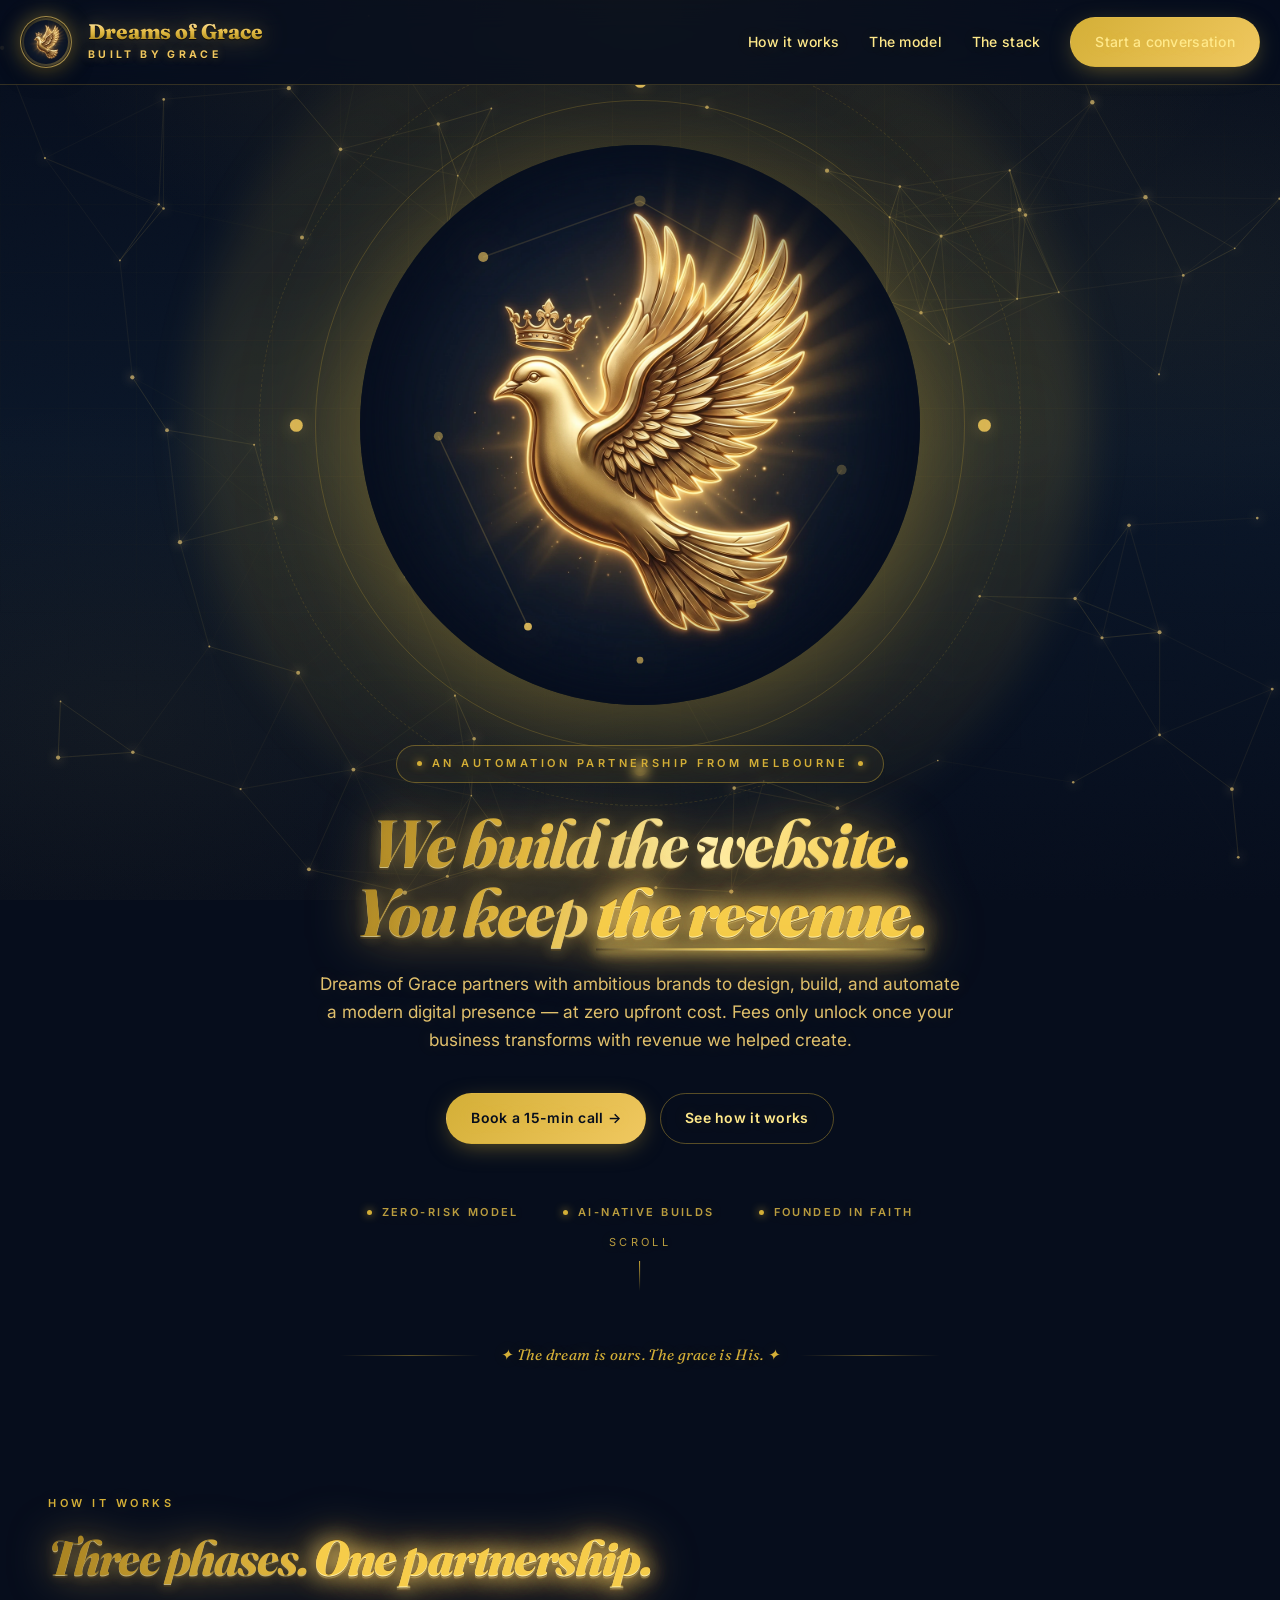
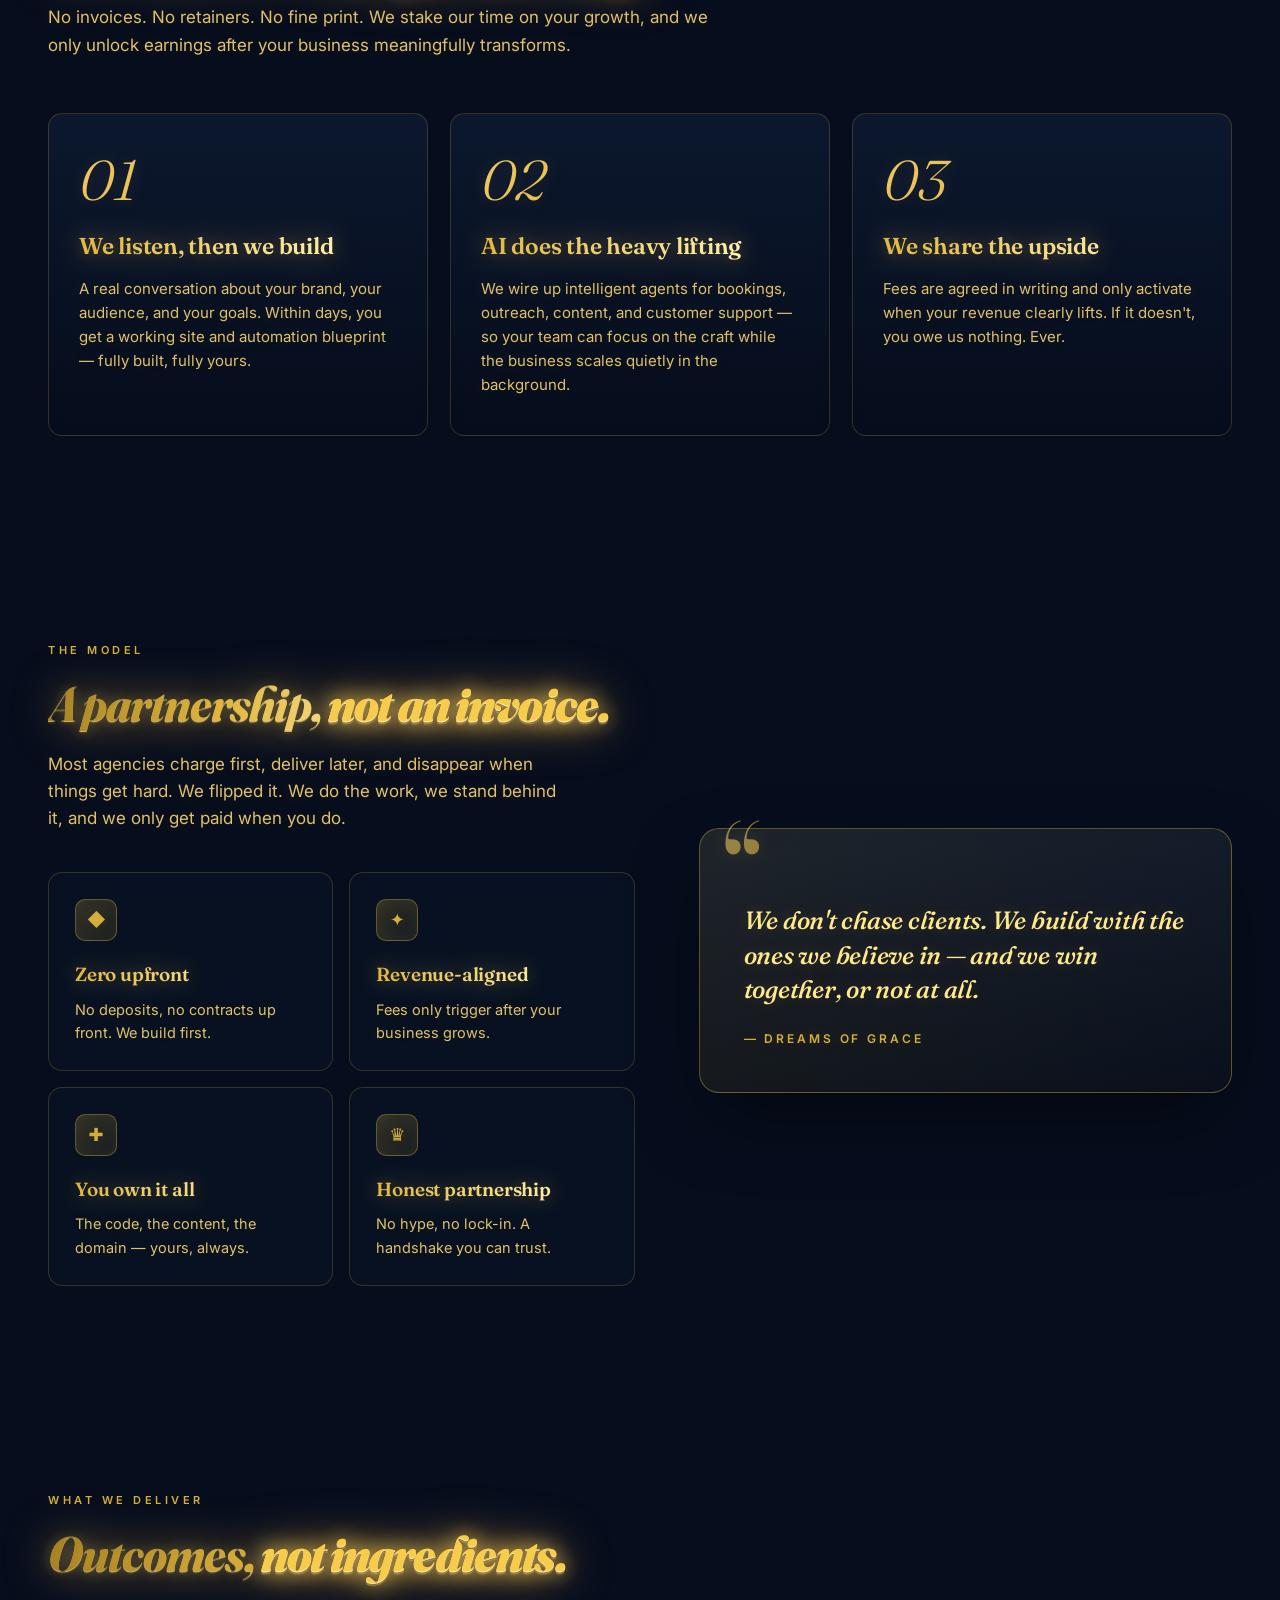
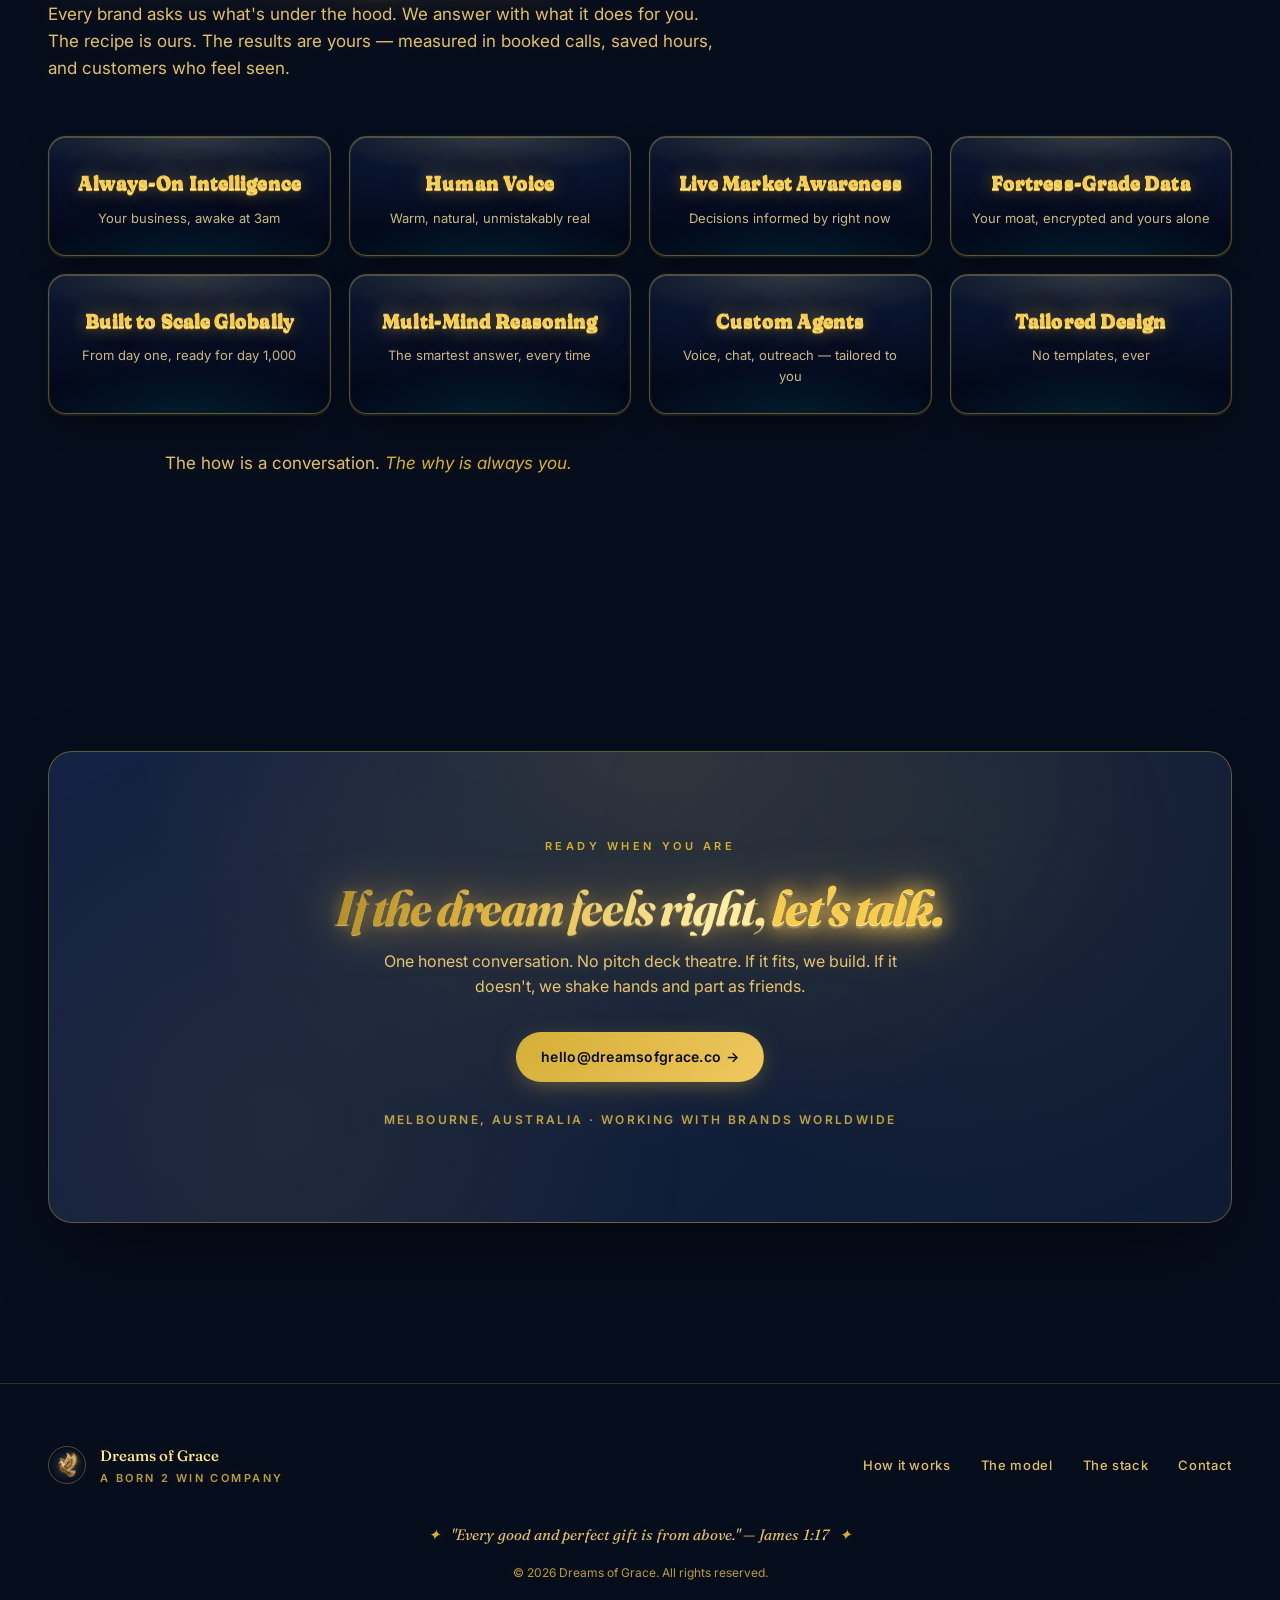
==== index.html @ 65ff8810 "feat(hero): remove play button — lock dove at hero angle with CSS wing flap + float - Removed <video" ====
<!doctype html>
<html lang="en">
<head>
<meta charset="utf-8" />
<meta name="viewport" content="width=device-width,initial-scale=1" />
<title>Dreams of Grace — Built by grace, led by dreams.</title>
<meta name="description" content="Dreams of Grace partners with ambitious brands to build AI-powered websites and automation — at zero upfront cost. We only win when you do." />
<meta property="og:title" content="Dreams of Grace" />
<meta property="og:description" content="Free websites + AI automation for brands we believe in. Fees unlock only when your business transforms." />
<meta property="og:image" content="/assets/dove-hero.webp" />
<link rel="icon" type="image/webp" href="/assets/dove-crest.webp" />
<link rel="preconnect" href="https://fonts.googleapis.com">
<link rel="preconnect" href="https://fonts.gstatic.com" crossorigin>
<link href="https://fonts.googleapis.com/css2?family=Fraunces:ital,opsz,wght@0,9..144,300;0,9..144,400;0,9..144,500;0,9..144,600;0,9..144,700;0,9..144,800;1,9..144,300;1,9..144,400;1,9..144,500;1,9..144,600;1,9..144,700;1,9..144,800;1,9..144,900&family=Inter:wght@300;400;500;600;700&display=swap" rel="stylesheet">
<style>
  :root{
    --navy:#060D1C;
    --navy-2:#0A1628;
    --navy-3:#0E1B33;
    --navy-4:#142243;
    --gold:#D4AF37;
    --gold-bright:#F0C860;
    --gold-soft:#E6C668;
    /* Liquid-gold text ladder — everything drips */
    --cream:#FFE98A;               /* body = warm neon gold */
    --cream-hi:#FFF2B0;            /* highlight gold */
    --ink:#0A1628;
    --muted:rgba(255,217,120,.88); /* was cream .72 → now bright gold */
    --muted-2:rgba(246,204,74,.75);/* was cream .55 → now saturated gold */
    --line:rgba(212,175,55,.22);
    --line-strong:rgba(212,175,55,.4);
    --radius:14px;
    --shadow:0 30px 80px -20px rgba(0,0,0,.55);
    --glow:0 0 60px rgba(212,175,55,.35), 0 0 120px rgba(212,175,55,.15);
  }
  *{box-sizing:border-box}
  html,body{margin:0;padding:0}
  html{scroll-behavior:smooth}
  body{
    font-family:'Inter',system-ui,sans-serif;
    background:var(--navy);
    color:var(--cream);
    line-height:1.6;
    -webkit-font-smoothing:antialiased;
    overflow-x:hidden;
    /* faint inner gold glow on every body paragraph */
    text-shadow:0 0 16px rgba(255,205,90,.18);
  }
  p,li,span,div{color:inherit}

  /* Liquid-gold utility — chrome gradient fill + shimmer */
  @keyframes liquidShimmer{
    0%{background-position:0% 50%}
    50%{background-position:100% 50%}
    100%{background-position:0% 50%}
  }
  .liquid-gold{
    background:linear-gradient(100deg,
      #A07C1E 0%,
      #E0B63E 14%,
      #FFF2B0 28%,
      #F6CC4A 42%,
      #FFE98A 56%,
      #F6CC4A 70%,
      #FFF2B0 82%,
      #E0B63E 96%);
    background-size:220% 100%;
    -webkit-background-clip:text;background-clip:text;
    -webkit-text-fill-color:transparent;color:transparent;
    animation:liquidShimmer 8s ease-in-out infinite;
    filter:drop-shadow(0 1px 0 rgba(255,242,176,.65)) drop-shadow(0 0 22px rgba(255,205,90,.45));
  }
  .serif{font-family:'Fraunces',Georgia,serif;font-weight:500;letter-spacing:-.01em}
  a{color:var(--gold);text-decoration:none;transition:color .2s ease}
  a:hover{color:var(--gold-bright)}
  img,video{max-width:100%;display:block}

  /* ====== AMBIENT BACKGROUND ====== */
  .bg-ambient{
    position:fixed;inset:0;z-index:0;pointer-events:none;
    background:
      radial-gradient(ellipse 80% 60% at 50% 0%, rgba(212,175,55,.12), transparent 60%),
      radial-gradient(ellipse 60% 50% at 90% 30%, rgba(212,175,55,.06), transparent 60%),
      radial-gradient(ellipse 70% 60% at 10% 80%, rgba(212,175,55,.05), transparent 60%),
      linear-gradient(180deg, var(--navy) 0%, var(--navy-2) 50%, var(--navy) 100%);
  }
  /* Futuristic HUD grid */
  .bg-grid{
    position:fixed;inset:0;z-index:0;pointer-events:none;opacity:.45;
    background-image:
      linear-gradient(rgba(212,175,55,.065) 1px, transparent 1px),
      linear-gradient(90deg, rgba(212,175,55,.065) 1px, transparent 1px);
    background-size:68px 68px;
    mask-image:radial-gradient(ellipse 80% 70% at 50% 35%, #000 40%, transparent 85%);
    -webkit-mask-image:radial-gradient(ellipse 80% 70% at 50% 35%, #000 40%, transparent 85%);
  }
  /* Animated particle-network canvas */
  #netfield{
    position:fixed;inset:0;z-index:0;pointer-events:none;
    opacity:.7;mix-blend-mode:screen;
  }
  .bg-grain{
    position:fixed;inset:0;z-index:0;pointer-events:none;opacity:.04;
    background-image:url("data:image/svg+xml;utf8,<svg xmlns='http://www.w3.org/2000/svg' width='200' height='200'><filter id='n'><feTurbulence type='fractalNoise' baseFrequency='.9'/></filter><rect width='100%25' height='100%25' filter='url(%23n)'/></svg>");
    mix-blend-mode:overlay;
  }
  /* Floating particles */
  .particles{position:fixed;inset:0;z-index:0;pointer-events:none;overflow:hidden}
  .particle{
    position:absolute;width:2px;height:2px;border-radius:50%;
    background:var(--gold);box-shadow:0 0 6px 1px rgba(212,175,55,.6);
    opacity:0;animation:rise var(--d,18s) linear infinite;animation-delay:var(--delay,0s);
  }
  @keyframes rise{
    0%{transform:translateY(110vh) translateX(0) scale(.6);opacity:0}
    10%{opacity:.85}
    90%{opacity:.4}
    100%{transform:translateY(-10vh) translateX(var(--tx,20px)) scale(1);opacity:0}
  }

  .wrap{max-width:1240px;margin:0 auto;padding:0 28px;position:relative;z-index:2}

  /* ====== NAV ====== */
  nav{
    position:sticky;top:0;z-index:50;
    background:rgba(6,13,28,.72);
    backdrop-filter:blur(14px) saturate(140%);
    -webkit-backdrop-filter:blur(14px) saturate(140%);
    border-bottom:1px solid var(--line);
  }
  .nav-inner{display:flex;align-items:center;justify-content:space-between;padding:16px 0}
  .brand{display:flex;align-items:center;gap:16px;font-family:'Fraunces',serif;font-weight:800;letter-spacing:.005em;position:relative}
  .brand-mark{
    width:52px;height:52px;border-radius:50%;
    background:
      radial-gradient(circle at 50% 35%, rgba(240,200,96,.45), rgba(212,175,55,.12) 45%, transparent 72%),
      conic-gradient(from 140deg, rgba(240,200,96,.35), rgba(212,175,55,.08), rgba(240,200,96,.35));
    padding:3px;border:1px solid rgba(240,200,96,.55);
    display:grid;place-items:center;
    box-shadow:
      0 0 0 1px rgba(0,0,0,.4) inset,
      0 0 22px rgba(212,175,55,.45),
      0 8px 28px -8px rgba(0,0,0,.7);
    animation:crestBreathe 5s ease-in-out infinite;
  }
  @keyframes crestBreathe{
    0%,100%{box-shadow:0 0 0 1px rgba(0,0,0,.4) inset,0 0 22px rgba(212,175,55,.45),0 8px 28px -8px rgba(0,0,0,.7)}
    50%{box-shadow:0 0 0 1px rgba(0,0,0,.4) inset,0 0 36px rgba(240,200,96,.7),0 10px 32px -8px rgba(212,175,55,.35)}
  }
  .brand-mark img{width:100%;height:100%;object-fit:cover;border-radius:50%}
  .brand span{
    font-size:21px;display:block;line-height:1.05;font-weight:800;
    background:linear-gradient(180deg,#FFF1C2 0%,#F0C860 38%,#D4AF37 65%,#A07C1E 100%);
    -webkit-background-clip:text;background-clip:text;-webkit-text-fill-color:transparent;
    filter:drop-shadow(0 1px 0 rgba(0,0,0,.7)) drop-shadow(0 0 14px rgba(240,200,96,.35));
    letter-spacing:-.005em;
  }
  .brand small{
    color:#F0C860;font-weight:700;font-size:10.5px;letter-spacing:.32em;text-transform:uppercase;
    font-family:'Inter',sans-serif;display:block;margin-top:5px;
    text-shadow:0 1px 0 rgba(0,0,0,.6),0 0 8px rgba(212,175,55,.35);
  }
  .nav-links{display:flex;gap:30px;align-items:center}
  .nav-links a{color:var(--cream);font-size:14px;font-weight:500;letter-spacing:.02em}
  .nav-links a:hover{color:var(--gold)}
  .btn{
    display:inline-flex;align-items:center;gap:8px;
    padding:13px 24px;border-radius:999px;
    font-weight:600;font-size:14px;letter-spacing:.02em;
    transition:all .3s cubic-bezier(.2,.8,.2,1);border:1px solid transparent;cursor:pointer;
    font-family:'Inter',sans-serif;
  }
  .btn-primary{
    background:linear-gradient(135deg,var(--gold),var(--gold-bright));
    color:var(--navy);box-shadow:0 6px 24px -6px rgba(212,175,55,.5);
  }
  .btn-primary:hover{transform:translateY(-2px);box-shadow:0 14px 40px -10px rgba(212,175,55,.7);color:var(--navy)}
  .btn-ghost{background:transparent;color:var(--cream);border-color:var(--line-strong)}
  .btn-ghost:hover{border-color:var(--gold);color:var(--gold);background:rgba(212,175,55,.05)}
  @media (max-width:820px){.nav-links a:not(.btn){display:none}}

  /* ====== HERO — CINEMATIC ====== */
  .hero{
    position:relative;
    min-height:92vh;
    padding:60px 0 100px;
    display:flex;align-items:center;justify-content:center;
    overflow:hidden;
  }
  .hero-stage{
    position:relative;width:100%;max-width:1100px;margin:0 auto;
    display:flex;flex-direction:column;align-items:center;text-align:center;
  }

  /* The flying dove stage */
  .dove-stage{
    position:relative;width:min(560px,80vw);aspect-ratio:1/1;margin:0 auto 40px;
    animation:glide 6s ease-in-out infinite;
  }
  /* HUD ring with tick marks */
  .hud-ring{
    position:absolute;inset:-14%;border-radius:50%;z-index:0;pointer-events:none;
    animation:spin 90s linear infinite;
    filter:drop-shadow(0 0 8px rgba(240,200,96,.35));
  }
  .hud-ring svg{width:100%;height:100%;display:block;overflow:visible}
  /* Rotating bright arc */
  .hud-arc{
    position:absolute;inset:-4%;border-radius:50%;z-index:0;pointer-events:none;
    background:conic-gradient(from 0deg, transparent 0deg, transparent 240deg, rgba(240,200,96,.65) 280deg, rgba(240,200,96,0) 320deg, transparent 360deg);
    -webkit-mask:radial-gradient(circle, transparent 58%, #000 59%, #000 60%, transparent 61%);
            mask:radial-gradient(circle, transparent 58%, #000 59%, #000 60%, transparent 61%);
    animation:spin 14s linear infinite;
    filter:drop-shadow(0 0 10px rgba(240,200,96,.55));
  }
  /* Dove constellation dots */
  .dove-constellation{
    position:absolute;inset:0;z-index:4;pointer-events:none;border-radius:50%;
  }
  .dove-constellation svg{width:100%;height:100%}
  .dove-constellation .c-dot circle{
    fill:#F0C860;
    filter:drop-shadow(0 0 4px #F0C860) drop-shadow(0 0 10px rgba(240,200,96,.65));
  }
  @keyframes glide{
    0%,100%{transform:translateY(0)}
    50%{transform:translateY(-14px)}
  }
  .dove-halo{
    position:absolute;inset:-30% -30%;
    background:
      radial-gradient(circle at 50% 50%, rgba(212,175,55,.35) 0%, rgba(212,175,55,.15) 25%, transparent 55%),
      conic-gradient(from 0deg, transparent, rgba(212,175,55,.15), transparent, rgba(212,175,55,.15), transparent);
    filter:blur(20px);
    animation:pulse 4s ease-in-out infinite, spin 40s linear infinite;
    border-radius:50%;
  }
  @keyframes pulse{
    0%,100%{opacity:.6;transform:scale(1)}
    50%{opacity:1;transform:scale(1.08)}
  }
  @keyframes spin{to{transform:rotate(360deg)}}
  .dove-still{
    position:absolute;inset:0;width:100%;height:100%;
    border-radius:50%;
    object-fit:cover;
    z-index:2;
    transform-origin:50% 55%;
    filter:drop-shadow(0 30px 60px rgba(212,175,55,.35));
    /* Wings flap — subtle breathing scale-y with tiny rotation, 0.9s cycle */
    animation:wingFlap 0.9s cubic-bezier(.4,0,.2,1) infinite, wingFloat 6s ease-in-out infinite;
    will-change:transform;
  }
  @keyframes wingFlap{
    /* Gentle: 2.5% vertical pulse + 0.25deg tilt — reads as a wing beat without distorting the bird */
    0%,100%{transform:scaleY(1) rotate(0deg)}
    40%{transform:scaleY(0.975) rotate(-0.25deg)}
    60%{transform:scaleY(1.018) rotate(0.18deg)}
  }
  @keyframes wingFloat{
    0%,100%{translate:0 0}
    50%{translate:0 -6px}
  }
  @media (prefers-reduced-motion:reduce){
    .dove-still{animation:none}
  }
  /* Radial mask to fade bird edges into background */
  .dove-mask{
    position:absolute;inset:0;border-radius:50%;z-index:3;pointer-events:none;
    box-shadow:inset 0 0 80px 20px var(--navy);
  }
  /* Orbital ring */
  .orbit{
    position:absolute;inset:-8%;border-radius:50%;
    border:1px solid var(--line);z-index:0;
    animation:spin 60s linear infinite;
  }
  .orbit::before,.orbit::after{
    content:"";position:absolute;width:6px;height:6px;border-radius:50%;
    background:var(--gold);box-shadow:0 0 12px 2px var(--gold);
  }
  .orbit::before{top:10%;left:50%;transform:translateX(-50%)}
  .orbit::after{bottom:10%;left:50%;transform:translateX(-50%)}
  .orbit-2{
    position:absolute;inset:-18%;border-radius:50%;
    border:1px dashed rgba(212,175,55,.15);z-index:0;
    animation:spin 100s linear infinite reverse;
  }

  .eyebrow{
    display:inline-flex;align-items:center;gap:10px;
    color:var(--gold);font-size:11px;letter-spacing:.32em;text-transform:uppercase;
    padding:9px 20px;border:1px solid var(--line-strong);border-radius:999px;margin-bottom:26px;
    background:rgba(212,175,55,.05);backdrop-filter:blur(6px);
    font-weight:600;
  }
  .eyebrow::before,.eyebrow::after{content:"";width:5px;height:5px;border-radius:50%;background:var(--gold);box-shadow:0 0 8px var(--gold)}

  h1.hero-title{
    font-family:'Fraunces',serif;
    font-weight:700;
    font-style:italic;
    font-size:clamp(36px,5.2vw,72px);
    line-height:1.05;letter-spacing:-.022em;margin:0 0 22px;
    font-variation-settings:"opsz" 144;
    /* LIQUID GOLD: chrome gradient + shimmer across the whole headline */
    background:linear-gradient(100deg,
      #A07C1E 0%, #E0B63E 14%, #FFF2B0 28%, #F6CC4A 42%,
      #FFE98A 56%, #F6CC4A 70%, #FFF2B0 82%, #E0B63E 96%);
    background-size:220% 100%;
    -webkit-background-clip:text;background-clip:text;
    -webkit-text-fill-color:transparent;color:transparent;
    animation:liquidShimmer 8s ease-in-out infinite;
    filter:drop-shadow(0 1px 0 rgba(255,242,176,.7)) drop-shadow(0 0 26px rgba(255,205,90,.55)) drop-shadow(0 2px 0 rgba(120,80,10,.35));
    transform:translateZ(0);
  }
  h1.hero-title em{
    font-style:italic;font-weight:800;
    position:relative;display:inline-block;
    /* Solid saturated warm gold — avoids gradient-clip + drop-shadow washout */
    color:#F6CC4A;
    -webkit-text-fill-color:#F6CC4A;
    background:none;
    /* Layered emboss: top highlight + bottom shadow + warm glow */
    text-shadow:
      0 1px 0 #FFF2B0,
      0 -1px 0 rgba(120,80,10,.55),
      0 2px 0 rgba(60,36,0,.5),
      0 0 22px rgba(255,205,90,.55),
      0 0 40px rgba(255,190,70,.35);
    animation:neonPulse 4s ease-in-out infinite;
  }
  @keyframes neonPulse{
    0%,100%{
      text-shadow:
        0 1px 0 #FFF2B0,
        0 -1px 0 rgba(120,80,10,.55),
        0 2px 0 rgba(60,36,0,.5),
        0 0 22px rgba(255,205,90,.55),
        0 0 40px rgba(255,190,70,.35);
    }
    50%{
      text-shadow:
        0 1px 0 #FFF8C8,
        0 -1px 0 rgba(120,80,10,.55),
        0 2px 0 rgba(60,36,0,.5),
        0 0 32px rgba(255,220,120,.85),
        0 0 58px rgba(255,200,80,.55);
    }
  }
  .hero-sub{
    max-width:640px;margin:0 auto 40px;
    font-size:clamp(16px,1.35vw,19px);color:var(--muted);
    font-weight:400;
  }
  .hero-cta{display:flex;gap:14px;justify-content:center;flex-wrap:wrap}
  .hero-meta{margin-top:60px;display:flex;justify-content:center;gap:44px;flex-wrap:wrap;color:var(--muted-2);font-size:11px;letter-spacing:.22em;text-transform:uppercase;font-weight:600}
  .hero-meta span{display:flex;align-items:center;gap:10px}
  .hero-meta span::before{content:"";width:5px;height:5px;border-radius:50%;background:var(--gold);box-shadow:0 0 8px var(--gold)}

  /* Scroll hint */
  .scroll-hint{
    position:absolute;bottom:30px;left:50%;transform:translateX(-50%);
    color:var(--muted-2);font-size:11px;letter-spacing:.3em;text-transform:uppercase;
    display:flex;flex-direction:column;align-items:center;gap:10px;
    animation:fadeIn 1s ease 1.5s backwards;
  }
  @keyframes fadeIn{from{opacity:0;transform:translate(-50%,10px)}to{opacity:.6;transform:translateX(-50%)}}
  .scroll-hint .line{width:1px;height:30px;background:linear-gradient(180deg,var(--gold),transparent);animation:drop 2s ease-in-out infinite}
  @keyframes drop{0%,100%{transform:scaleY(.4);transform-origin:top}50%{transform:scaleY(1);transform-origin:top}}

  /* ====== DIVIDER ====== */
  .divider{
    display:flex;align-items:center;justify-content:center;gap:20px;
    padding:22px 0;color:var(--gold);font-family:'Fraunces',serif;font-style:italic;font-size:15px;
    letter-spacing:.02em;
  }
  .divider::before,.divider::after{content:"";flex:1;max-width:140px;height:1px;background:linear-gradient(90deg,transparent,var(--line-strong),transparent)}

  /* ====== SECTIONS ====== */
  section{padding:100px 0;position:relative}
  .kicker{color:var(--gold);font-size:11px;letter-spacing:.32em;text-transform:uppercase;margin-bottom:18px;display:inline-block;font-weight:600}
  h2.section-title{
    font-family:'Fraunces',serif;font-weight:700;
    font-style:italic;
    font-size:clamp(30px,3.8vw,52px);line-height:1.1;letter-spacing:-.02em;
    margin:0 0 20px;max-width:820px;
    font-variation-settings:"opsz" 144;
    /* LIQUID GOLD section titles — chrome shimmer */
    background:linear-gradient(100deg,
      #A07C1E 0%, #E0B63E 14%, #FFF2B0 28%, #F6CC4A 42%,
      #FFE98A 56%, #F6CC4A 70%, #FFF2B0 82%, #E0B63E 96%);
    background-size:220% 100%;
    -webkit-background-clip:text;background-clip:text;
    -webkit-text-fill-color:transparent;color:transparent;
    animation:liquidShimmer 10s ease-in-out infinite;
    filter:drop-shadow(0 1px 0 rgba(255,242,176,.65)) drop-shadow(0 0 22px rgba(255,205,90,.5)) drop-shadow(0 2px 0 rgba(120,80,10,.3));
  }
  h2.section-title em{
    font-style:italic;font-weight:800;
    color:#F6CC4A;
    -webkit-text-fill-color:#F6CC4A;
    background:none;
    text-shadow:
      0 1px 0 #FFF2B0,
      0 -1px 0 rgba(120,80,10,.5),
      0 2px 0 rgba(60,36,0,.45),
      0 0 20px rgba(255,205,90,.5),
      0 0 36px rgba(255,190,70,.3);
  }
  .lede{max-width:680px;color:var(--muted);font-size:17px;margin-bottom:54px}

  /* ====== HOW IT WORKS ====== */
  .steps{display:grid;grid-template-columns:repeat(3,1fr);gap:22px}
  .step{
    background:linear-gradient(180deg,rgba(14,27,51,.8),rgba(6,13,28,.4));
    border:1px solid var(--line);border-radius:var(--radius);
    padding:38px 30px;position:relative;overflow:hidden;
    transition:all .4s cubic-bezier(.2,.8,.2,1);
    backdrop-filter:blur(8px);
  }
  .step::before{
    content:"";position:absolute;inset:0;border-radius:var(--radius);
    background:linear-gradient(135deg,transparent 40%,rgba(212,175,55,.08) 100%);
    opacity:0;transition:opacity .4s ease;pointer-events:none;
  }
  .step:hover{transform:translateY(-6px);border-color:var(--line-strong);box-shadow:0 24px 60px -20px rgba(212,175,55,.25)}
  .step:hover::before{opacity:1}
  .step .num{
    font-family:'Fraunces',serif;font-size:56px;line-height:1;font-weight:300;
    margin-bottom:20px;font-style:italic;
    background:linear-gradient(135deg,var(--gold-bright),var(--gold));
    -webkit-background-clip:text;background-clip:text;-webkit-text-fill-color:transparent;
  }
  .step h3{
    font-family:'Fraunces',serif;font-size:23px;font-weight:600;margin:0 0 12px;letter-spacing:-.01em;
    background:linear-gradient(100deg,#E0B63E,#FFF2B0 45%,#F6CC4A 70%,#E0B63E);
    background-size:180% 100%;
    -webkit-background-clip:text;background-clip:text;
    -webkit-text-fill-color:transparent;color:transparent;
    animation:liquidShimmer 9s ease-in-out infinite;
    filter:drop-shadow(0 0 14px rgba(255,205,90,.4));
  }
  .step p{color:var(--muted);font-size:15px;margin:0}
  @media (max-width:820px){.steps{grid-template-columns:1fr}}

  /* ====== MODEL / PHILOSOPHY ====== */
  .split{display:grid;grid-template-columns:1.1fr 1fr;gap:64px;align-items:center}
  @media (max-width:900px){.split{grid-template-columns:1fr;gap:44px}}
  .quote-card{
    background:
      linear-gradient(135deg,rgba(212,175,55,.1),rgba(212,175,55,.02)),
      linear-gradient(180deg,rgba(14,27,51,.6),rgba(6,13,28,.3));
    border:1px solid var(--line-strong);border-radius:20px;
    padding:50px 44px 44px;position:relative;
    backdrop-filter:blur(8px);
    box-shadow:var(--shadow);
  }
  .quote-card::before{
    content:"\201C";font-family:'Fraunces',serif;font-size:140px;
    background:linear-gradient(135deg,var(--gold-bright),var(--gold));
    -webkit-background-clip:text;background-clip:text;-webkit-text-fill-color:transparent;
    position:absolute;top:-20px;left:24px;line-height:1;opacity:.6;
  }
  .quote-card blockquote{
    font-family:'Fraunces',serif;font-size:25px;line-height:1.38;font-style:italic;
    margin:24px 0 0;color:var(--cream);font-weight:300;letter-spacing:-.01em;
  }
  .quote-card cite{display:block;margin-top:22px;color:var(--gold);font-style:normal;font-size:12px;letter-spacing:.24em;text-transform:uppercase;font-family:'Inter',sans-serif;font-weight:600}

  /* ====== PILLARS ====== */
  .pillars{display:grid;grid-template-columns:repeat(2,1fr);gap:16px;margin-top:40px}
  .pillar{
    padding:26px;border:1px solid var(--line);border-radius:14px;
    background:rgba(10,22,40,.5);backdrop-filter:blur(8px);
    transition:all .3s ease;
  }
  .pillar:hover{border-color:var(--line-strong);background:rgba(212,175,55,.04)}
  .pillar .icon{
    width:42px;height:42px;border-radius:10px;
    background:linear-gradient(135deg,rgba(212,175,55,.18),rgba(212,175,55,.06));
    border:1px solid var(--line-strong);
    display:grid;place-items:center;margin-bottom:18px;color:var(--gold);
    font-size:18px;box-shadow:inset 0 0 20px rgba(212,175,55,.1);
  }
  .pillar h4{
    font-family:'Fraunces',serif;font-size:19px;margin:0 0 8px;font-weight:600;letter-spacing:-.01em;
    background:linear-gradient(100deg,#E0B63E,#FFF2B0 45%,#F6CC4A 70%,#E0B63E);
    background-size:180% 100%;
    -webkit-background-clip:text;background-clip:text;
    -webkit-text-fill-color:transparent;color:transparent;
    animation:liquidShimmer 11s ease-in-out infinite;
    filter:drop-shadow(0 0 12px rgba(255,205,90,.35));
  }
  .pillar p{color:var(--muted);margin:0;font-size:14.5px}
  @media (max-width:720px){.pillars{grid-template-columns:1fr}}

  /* ====== STACK — FUTURISTIC EMBOSSED ====== */
  .stack{display:grid;grid-template-columns:repeat(4,1fr);gap:18px;margin-top:36px;perspective:1200px}
  .chip{
    position:relative;
    padding:30px 20px 26px;border-radius:18px;
    text-align:center;font-size:13px;color:#C9B98A;
    background:
      radial-gradient(140% 90% at 50% 0%, rgba(20,42,88,.55) 0%, rgba(8,18,42,.85) 55%, rgba(3,8,24,.95) 100%);
    border:1px solid rgba(246,204,74,.35);
    backdrop-filter:blur(16px) saturate(140%);
    -webkit-backdrop-filter:blur(16px) saturate(140%);
    box-shadow:
      inset 0 1px 0 rgba(255,242,176,.18),
      inset 0 -1px 0 rgba(0,0,0,.55),
      inset 0 0 0 1px rgba(246,204,74,.08),
      0 12px 32px -12px rgba(0,0,0,.75),
      0 0 0 1px rgba(0,232,255,.04),
      0 2px 0 rgba(246,204,74,.12);
    transition:transform .45s cubic-bezier(.2,.8,.2,1), box-shadow .45s ease, border-color .45s ease;
    overflow:hidden;isolation:isolate;
    transform:translateZ(0);
  }
  /* Diagonal shine sweep */
  .chip::before{
    content:"";position:absolute;inset:0;pointer-events:none;z-index:0;
    background:linear-gradient(115deg, transparent 0%, transparent 40%, rgba(255,242,176,.24) 50%, transparent 60%, transparent 100%);
    transform:translateX(-120%);
    transition:transform .9s cubic-bezier(.2,.8,.2,1);
  }
  /* Stark-AR dual-tone edge-glow: warm gold top, cool cyan bottom */
  .chip::after{
    content:"";position:absolute;inset:0;border-radius:18px;pointer-events:none;z-index:0;
    background:
      radial-gradient(120% 60% at 50% 0%, rgba(246,204,74,.18), transparent 55%),
      radial-gradient(120% 60% at 50% 100%, rgba(0,232,255,.1), transparent 55%);
    opacity:.9;
  }
  .chip > *{position:relative;z-index:1}
  .chip:hover{
    transform:translateY(-6px) rotateX(2deg);
    border-color:rgba(255,242,176,.75);
    box-shadow:
      inset 0 1px 0 rgba(255,242,176,.28),
      inset 0 -1px 0 rgba(0,0,0,.6),
      inset 0 0 28px rgba(246,204,74,.18),
      0 28px 64px -18px rgba(246,204,74,.5),
      0 0 0 1px rgba(0,232,255,.08),
      0 2px 0 rgba(246,204,74,.22);
  }
  .chip:hover::before{transform:translateX(120%)}
  /* NEON EMBOSSED GOLD — matches Ace + site hero DNA (8f624ae recipe) */
  .chip strong{
    display:block;
    font-family:'Fraunces',serif;font-size:19px;margin-bottom:10px;
    font-weight:800;letter-spacing:.005em;
    color:#F6CC4A;
    text-shadow:
      0 1px 0 #FFF2B0,
      0 2px 0 #E0B63E,
      0 3px 2px rgba(120,80,10,.55),
      0 0 18px rgba(255,205,90,.55),
      0 0 42px rgba(246,204,74,.35);
  }
  @media (max-width:720px){.stack{grid-template-columns:repeat(2,1fr);gap:14px}}

  /* ====== CTA ====== */
  .cta-block{
    text-align:center;padding:80px 40px;margin:20px 0;
    background:
      radial-gradient(ellipse at 50% 0%, rgba(212,175,55,.15), transparent 60%),
      linear-gradient(135deg,var(--navy-4),var(--navy-3));
    border:1px solid var(--line-strong);border-radius:24px;position:relative;overflow:hidden;
    box-shadow:var(--shadow);
  }
  .cta-block::after{
    content:"";position:absolute;inset:0;border-radius:24px;pointer-events:none;
    background:
      radial-gradient(circle at 20% 80%, rgba(212,175,55,.08), transparent 40%),
      radial-gradient(circle at 80% 20%, rgba(212,175,55,.06), transparent 40%);
  }
  .cta-block > *{position:relative;z-index:1}
  .cta-block .btn-primary{margin-top:22px}

  /* ====== FOOTER ====== */
  footer{
    padding:60px 0 48px;border-top:1px solid var(--line);
    margin-top:40px;color:var(--muted-2);font-size:14px;
    position:relative;z-index:2;
  }
  .foot-grid{display:flex;justify-content:space-between;align-items:center;flex-wrap:wrap;gap:24px}
  .foot-brand{display:flex;align-items:center;gap:14px}
  .foot-brand .foot-mark{width:38px;height:38px;border-radius:50%;overflow:hidden;border:1px solid var(--line-strong);padding:2px}
  .foot-brand .foot-mark img{width:100%;height:100%;border-radius:50%;object-fit:cover}
  .foot-brand strong{font-family:'Fraunces',serif;font-weight:500;color:var(--cream);font-size:15px}
  .foot-links a{color:var(--muted);margin-left:26px;font-size:13px;letter-spacing:.05em;font-weight:500}
  .foot-links a:hover{color:var(--gold)}
  .scripture{
    text-align:center;margin-top:36px;color:var(--muted);
    font-family:'Fraunces',serif;font-style:italic;font-size:15px;font-weight:400;
    letter-spacing:.01em;
  }
  .scripture::before{content:"✦";color:var(--gold);margin-right:10px}
  .scripture::after{content:"✦";color:var(--gold);margin-left:10px}

  /* ====== REVEAL ANIMATIONS ====== */
  .reveal{opacity:0;transform:translateY(30px);transition:opacity .9s ease,transform .9s cubic-bezier(.2,.8,.2,1)}
  .reveal.in{opacity:1;transform:none}
  .reveal-d1{transition-delay:.1s}
  .reveal-d2{transition-delay:.2s}
  .reveal-d3{transition-delay:.3s}

  /* Neon underline accent on em */
  h1.hero-title em::after{
    content:"";position:absolute;left:0;bottom:-2px;width:100%;height:2px;
    background:linear-gradient(90deg,transparent,#FFD85A,transparent);
    box-shadow:0 0 12px #FFD85A,0 0 24px var(--gold);
    animation:shimmer 3s ease-in-out infinite;
  }
  @keyframes shimmer{
    0%,100%{opacity:.5;transform:scaleX(.7)}
    50%{opacity:1;transform:scaleX(1)}
  }

  /* Quote card uses same neon italic */
  .quote-card blockquote{font-weight:500 !important}

  /* Motion reduce */
  @media (prefers-reduced-motion:reduce){
    *,*::before,*::after{animation-duration:.01ms !important;animation-iteration-count:1 !important;transition-duration:.01ms !important}
  }
</style>
</head>
<body>
<div class="bg-ambient"></div>
<div class="bg-grid"></div>
<canvas id="netfield" aria-hidden="true"></canvas>
<div class="bg-grain"></div>
<div class="particles" aria-hidden="true">
  <span class="particle" style="left:8%;--d:20s;--delay:0s;--tx:30px"></span>
  <span class="particle" style="left:22%;--d:24s;--delay:3s;--tx:-20px"></span>
  <span class="particle" style="left:38%;--d:18s;--delay:6s;--tx:40px"></span>
  <span class="particle" style="left:55%;--d:22s;--delay:2s;--tx:-35px"></span>
  <span class="particle" style="left:68%;--d:26s;--delay:8s;--tx:25px"></span>
  <span class="particle" style="left:82%;--d:19s;--delay:4s;--tx:-30px"></span>
  <span class="particle" style="left:92%;--d:23s;--delay:7s;--tx:20px"></span>
  <span class="particle" style="left:15%;--d:28s;--delay:10s;--tx:-15px"></span>
  <span class="particle" style="left:48%;--d:21s;--delay:12s;--tx:35px"></span>
  <span class="particle" style="left:75%;--d:25s;--delay:14s;--tx:-25px"></span>
</div>

<nav>
  <div class="wrap nav-inner">
    <a href="#top" class="brand">
      <div class="brand-mark"><img src="assets/dove-crest.webp" alt="Dreams of Grace crest" /></div>
      <div>
        <span>Dreams of Grace</span>
        <small>Built by grace</small>
      </div>
    </a>
    <div class="nav-links">
      <a href="#how">How it works</a>
      <a href="#model">The model</a>
      <a href="#stack">The stack</a>
      <a href="#contact" class="btn btn-primary">Start a conversation</a>
    </div>
  </div>
</nav>

<header id="top" class="hero">
  <div class="wrap hero-stage">
    <div class="dove-stage">
      <div class="orbit-2"></div>
      <div class="orbit"></div>
      <div class="hud-arc"></div>
      <div class="hud-ring" aria-hidden="true">
        <svg viewBox="-100 -100 200 200">
          <defs>
            <linearGradient id="hudg" x1="0" y1="0" x2="1" y2="1">
              <stop offset="0" stop-color="#F0C860" stop-opacity="0"/>
              <stop offset=".5" stop-color="#F0C860" stop-opacity=".75"/>
              <stop offset="1" stop-color="#F0C860" stop-opacity="0"/>
            </linearGradient>
          </defs>
          <g stroke="url(#hudg)" stroke-width="0.8" fill="none">
            <line x1="0" y1="-96" x2="0" y2="-88"/>
            <line x1="0" y1="-96" x2="0" y2="-88" transform="rotate(30)"/>
            <line x1="0" y1="-96" x2="0" y2="-88" transform="rotate(60)"/>
            <line x1="0" y1="-96" x2="0" y2="-88" transform="rotate(90)"/>
            <line x1="0" y1="-96" x2="0" y2="-88" transform="rotate(120)"/>
            <line x1="0" y1="-96" x2="0" y2="-88" transform="rotate(150)"/>
            <line x1="0" y1="-96" x2="0" y2="-88" transform="rotate(180)"/>
            <line x1="0" y1="-96" x2="0" y2="-88" transform="rotate(210)"/>
            <line x1="0" y1="-96" x2="0" y2="-88" transform="rotate(240)"/>
            <line x1="0" y1="-96" x2="0" y2="-88" transform="rotate(270)"/>
            <line x1="0" y1="-96" x2="0" y2="-88" transform="rotate(300)"/>
            <line x1="0" y1="-96" x2="0" y2="-88" transform="rotate(330)"/>
          </g>
          <g fill="#F0C860" opacity=".9">
            <circle cx="0" cy="-96" r="1.8"/>
            <circle cx="96" cy="0" r="1.8"/>
            <circle cx="0" cy="96" r="1.8"/>
            <circle cx="-96" cy="0" r="1.8"/>
          </g>
        </svg>
      </div>
      <div class="dove-halo"></div>
      <img class="dove-still" src="assets/dove-hero.webp" alt="Dreams of Grace — crowned golden dove in side-profile flight" />
      <div class="dove-mask"></div>
      <div class="dove-constellation" aria-hidden="true">
        <svg viewBox="0 0 100 100" preserveAspectRatio="xMidYMid meet">
          <g class="c-dot"><circle cx="22" cy="20" r=".9"><animate attributeName="opacity" values="0.3;1;0.3" dur="3.2s" repeatCount="indefinite"/></circle></g>
          <g class="c-dot"><circle cx="78" cy="26" r=".7"><animate attributeName="opacity" values="1;0.2;1" dur="2.6s" repeatCount="indefinite"/></circle></g>
          <g class="c-dot"><circle cx="14" cy="52" r=".8"><animate attributeName="opacity" values="0.4;1;0.4" dur="4.2s" repeatCount="indefinite"/></circle></g>
          <g class="c-dot"><circle cx="86" cy="58" r=".9"><animate attributeName="opacity" values="0.2;0.9;0.2" dur="3.8s" repeatCount="indefinite"/></circle></g>
          <g class="c-dot"><circle cx="30" cy="86" r=".7"><animate attributeName="opacity" values="0.5;1;0.5" dur="2.9s" repeatCount="indefinite"/></circle></g>
          <g class="c-dot"><circle cx="70" cy="82" r=".8"><animate attributeName="opacity" values="1;0.3;1" dur="3.5s" repeatCount="indefinite"/></circle></g>
          <g class="c-dot"><circle cx="50" cy="10" r="1"><animate attributeName="opacity" values="0.3;1;0.3" dur="4s" repeatCount="indefinite"/></circle></g>
          <g class="c-dot"><circle cx="50" cy="92" r=".6"><animate attributeName="opacity" values="1;0.4;1" dur="3s" repeatCount="indefinite"/></circle></g>
          <g stroke="rgba(240,200,96,.35)" stroke-width=".25" fill="none">
            <line x1="22" y1="20" x2="50" y2="10"><animate attributeName="opacity" values="0.2;0.7;0.2" dur="5s" repeatCount="indefinite"/></line>
            <line x1="50" y1="10" x2="78" y2="26"><animate attributeName="opacity" values="0.7;0.2;0.7" dur="5s" repeatCount="indefinite"/></line>
            <line x1="14" y1="52" x2="30" y2="86"><animate attributeName="opacity" values="0.2;0.7;0.2" dur="6s" repeatCount="indefinite"/></line>
            <line x1="86" y1="58" x2="70" y2="82"><animate attributeName="opacity" values="0.6;0.15;0.6" dur="6.5s" repeatCount="indefinite"/></line>
          </g>
        </svg>
      </div>
    </div>

    <div class="eyebrow">An automation partnership from Melbourne</div>
    <h1 class="hero-title">We build the website.<br>You keep <em>the revenue.</em></h1>
    <p class="hero-sub">Dreams of Grace partners with ambitious brands to design, build, and automate a modern digital presence — at zero upfront cost. Fees only unlock once your business transforms with revenue we helped create.</p>
    <div class="hero-cta">
      <a href="#contact" class="btn btn-primary">Book a 15-min call →</a>
      <a href="#how" class="btn btn-ghost">See how it works</a>
    </div>
    <div class="hero-meta">
      <span>Zero-risk model</span>
      <span>AI-native builds</span>
      <span>Founded in faith</span>
    </div>
  </div>
  <div class="scroll-hint" aria-hidden="true">
    <span>Scroll</span>
    <span class="line"></span>
  </div>
</header>

<div class="divider">✦ The dream is ours. The grace is His. ✦</div>

<section id="how">
  <div class="wrap">
    <span class="kicker">How it works</span>
    <h2 class="section-title">Three phases. <em>One partnership.</em></h2>
    <p class="lede">No invoices. No retainers. No fine print. We stake our time on your growth, and we only unlock earnings after your business meaningfully transforms.</p>

    <div class="steps">
      <div class="step reveal">
        <div class="num">01</div>
        <h3>We listen, then we build</h3>
        <p>A real conversation about your brand, your audience, and your goals. Within days, you get a working site and automation blueprint — fully built, fully yours.</p>
      </div>
      <div class="step reveal reveal-d1">
        <div class="num">02</div>
        <h3>AI does the heavy lifting</h3>
        <p>We wire up intelligent agents for bookings, outreach, content, and customer support — so your team can focus on the craft while the business scales quietly in the background.</p>
      </div>
      <div class="step reveal reveal-d2">
        <div class="num">03</div>
        <h3>We share the upside</h3>
        <p>Fees are agreed in writing and only activate when your revenue clearly lifts. If it doesn't, you owe us nothing. Ever.</p>
      </div>
    </div>
  </div>
</section>

<section id="model">
  <div class="wrap">
    <div class="split">
      <div class="reveal">
        <span class="kicker">The model</span>
        <h2 class="section-title">A partnership, <em>not an invoice.</em></h2>
        <p style="color:var(--muted);font-size:17px;max-width:520px">Most agencies charge first, deliver later, and disappear when things get hard. We flipped it. We do the work, we stand behind it, and we only get paid when you do.</p>

        <div class="pillars">
          <div class="pillar">
            <div class="icon">◆</div>
            <h4>Zero upfront</h4>
            <p>No deposits, no contracts up front. We build first.</p>
          </div>
          <div class="pillar">
            <div class="icon">✦</div>
            <h4>Revenue-aligned</h4>
            <p>Fees only trigger after your business grows.</p>
          </div>
          <div class="pillar">
            <div class="icon">✚</div>
            <h4>You own it all</h4>
            <p>The code, the content, the domain — yours, always.</p>
          </div>
          <div class="pillar">
            <div class="icon">♛</div>
            <h4>Honest partnership</h4>
            <p>No hype, no lock-in. A handshake you can trust.</p>
          </div>
        </div>
      </div>

      <div class="quote-card reveal reveal-d1">
        <blockquote>
          We don't chase clients. We build with the ones we believe in — and we win together, or not at all.
        </blockquote>
        <cite>— Dreams of Grace</cite>
      </div>
    </div>
  </div>
</section>

<section id="stack">
  <div class="wrap">
    <span class="kicker">What we deliver</span>
    <h2 class="section-title">Outcomes, <em>not ingredients.</em></h2>
    <p class="lede">Every brand asks us what's under the hood. We answer with what it does for you. The recipe is ours. The results are yours — measured in booked calls, saved hours, and customers who feel seen.</p>

    <div class="stack">
      <div class="chip reveal"><strong>Always-On Intelligence</strong>Your business, awake at 3am</div>
      <div class="chip reveal reveal-d1"><strong>Human Voice</strong>Warm, natural, unmistakably real</div>
      <div class="chip reveal reveal-d2"><strong>Live Market Awareness</strong>Decisions informed by right now</div>
      <div class="chip reveal reveal-d3"><strong>Fortress-Grade Data</strong>Your moat, encrypted and yours alone</div>
      <div class="chip reveal"><strong>Built to Scale Globally</strong>From day one, ready for day 1,000</div>
      <div class="chip reveal reveal-d1"><strong>Multi-Mind Reasoning</strong>The smartest answer, every time</div>
      <div class="chip reveal reveal-d2"><strong>Custom Agents</strong>Voice, chat, outreach — tailored to you</div>
      <div class="chip reveal reveal-d3"><strong>Tailored Design</strong>No templates, ever</div>
    </div>

    <p class="lede" style="margin-top:36px;max-width:640px;text-align:center;color:var(--muted)">The how is a conversation. <em style="color:var(--gold)">The why is always you.</em></p>
  </div>
</section>

<section id="contact">
  <div class="wrap">
    <div class="cta-block">
      <span class="kicker">Ready when you are</span>
      <h2 class="section-title serif" style="margin:8px auto 14px;max-width:720px">If the dream feels right, <em>let's talk.</em></h2>
      <p style="color:var(--muted);max-width:560px;margin:0 auto 10px">One honest conversation. No pitch deck theatre. If it fits, we build. If it doesn't, we shake hands and part as friends.</p>
      <a href="mailto:hello@dreamsofgrace.co?subject=Let%27s%20build%20something%20together" class="btn btn-primary">hello@dreamsofgrace.co →</a>
      <p style="margin-top:28px;color:var(--muted-2);font-size:12px;letter-spacing:.2em;text-transform:uppercase;font-weight:600">Melbourne, Australia · Working with brands worldwide</p>
    </div>
  </div>
</section>

<footer>
  <div class="wrap">
    <div class="foot-grid">
      <div class="foot-brand">
        <div class="foot-mark"><img src="assets/dove-crest.webp" alt="Dreams of Grace" /></div>
        <div>
          <strong>Dreams of Grace</strong>
          <div style="font-size:11px;color:var(--muted-2);letter-spacing:.22em;text-transform:uppercase;font-weight:600;margin-top:2px">A BORN 2 WIN company</div>
        </div>
      </div>
      <div class="foot-links">
        <a href="#how">How it works</a>
        <a href="#model">The model</a>
        <a href="#stack">The stack</a>
        <a href="mailto:hello@dreamsofgrace.co">Contact</a>
      </div>
    </div>
    <p class="scripture">"Every good and perfect gift is from above." — James 1:17</p>
    <p style="text-align:center;font-size:12px;color:var(--muted-2);margin-top:16px">© 2026 Dreams of Grace. All rights reserved.</p>
  </div>
</footer>

<script>
  // Reveal on scroll
  const io = new IntersectionObserver((entries)=>{
    entries.forEach(e=>{ if(e.isIntersecting){ e.target.classList.add('in'); io.unobserve(e.target);} });
  },{threshold:.12, rootMargin:"0px 0px -60px 0px"});
  document.querySelectorAll('.reveal').forEach(el=>io.observe(el));

  // ====== FUTURISTIC NETWORK FIELD — gold particles + links on navy ======
  (function(){
    const canvas = document.getElementById('netfield');
    if (!canvas) return;
    const reduce = window.matchMedia('(prefers-reduced-motion: reduce)').matches;
    if (reduce){ canvas.style.display='none'; return; }
    const ctx = canvas.getContext('2d');
    let w,h,dpr,particles=[];
    function resize(){
      dpr = Math.min(window.devicePixelRatio||1, 2);
      w = canvas.width = Math.floor(innerWidth*dpr);
      h = canvas.height = Math.floor(innerHeight*dpr);
      canvas.style.width = innerWidth+'px';
      canvas.style.height = innerHeight+'px';
      const target = Math.min(105, Math.floor((innerWidth*innerHeight)/14000));
      particles = new Array(target).fill(0).map(()=>({
        x: Math.random()*w, y: Math.random()*h,
        vx: (Math.random()-.5)*0.28*dpr,
        vy: (Math.random()-.5)*0.28*dpr,
        r: (Math.random()*1.5 + 0.7)*dpr
      }));
    }
    resize();
    addEventListener('resize', resize, {passive:true});

    const mouse = {x:-9999, y:-9999, active:false};
    addEventListener('mousemove', e=>{ mouse.x=e.clientX*dpr; mouse.y=e.clientY*dpr; mouse.active=true; }, {passive:true});
    addEventListener('mouseleave', ()=>{ mouse.active=false; mouse.x=-9999; mouse.y=-9999; });

    const LINK = 150;
    function frame(){
      ctx.clearRect(0,0,w,h);
      const linkDist = LINK*dpr;
      const linkSq = linkDist*linkDist;
      for (let i=0;i<particles.length;i++){
        const p=particles[i];
        for (let j=i+1;j<particles.length;j++){
          const q=particles[j];
          const dx=p.x-q.x, dy=p.y-q.y; const d2=dx*dx+dy*dy;
          if (d2<linkSq){
            const a = (1 - d2/linkSq) * 0.42;
            ctx.strokeStyle = `rgba(212,175,55,${a.toFixed(3)})`;
            ctx.lineWidth = 0.6*dpr;
            ctx.beginPath();
            ctx.moveTo(p.x,p.y); ctx.lineTo(q.x,q.y);
            ctx.stroke();
          }
        }
        if (mouse.active){
          const dx=p.x-mouse.x, dy=p.y-mouse.y; const d2=dx*dx+dy*dy;
          const mD = linkDist*1.5; const mSq = mD*mD;
          if (d2<mSq){
            const a = (1 - d2/mSq) * 0.65;
            ctx.strokeStyle = `rgba(240,200,96,${a.toFixed(3)})`;
            ctx.lineWidth = 0.9*dpr;
            ctx.beginPath();
            ctx.moveTo(p.x,p.y); ctx.lineTo(mouse.x,mouse.y);
            ctx.stroke();
          }
        }
      }
      for (const p of particles){
        p.x += p.vx; p.y += p.vy;
        if (p.x<-10) p.x=w+10; else if (p.x>w+10) p.x=-10;
        if (p.y<-10) p.y=h+10; else if (p.y>h+10) p.y=-10;
        ctx.beginPath();
        ctx.fillStyle = 'rgba(240,200,96,.95)';
        ctx.shadowColor = 'rgba(240,200,96,.95)';
        ctx.shadowBlur = 8*dpr;
        ctx.arc(p.x,p.y,p.r,0,Math.PI*2);
        ctx.fill();
        ctx.shadowBlur = 0;
      }
      requestAnimationFrame(frame);
    }
    requestAnimationFrame(frame);
  })();
</script>
</body>
</html>
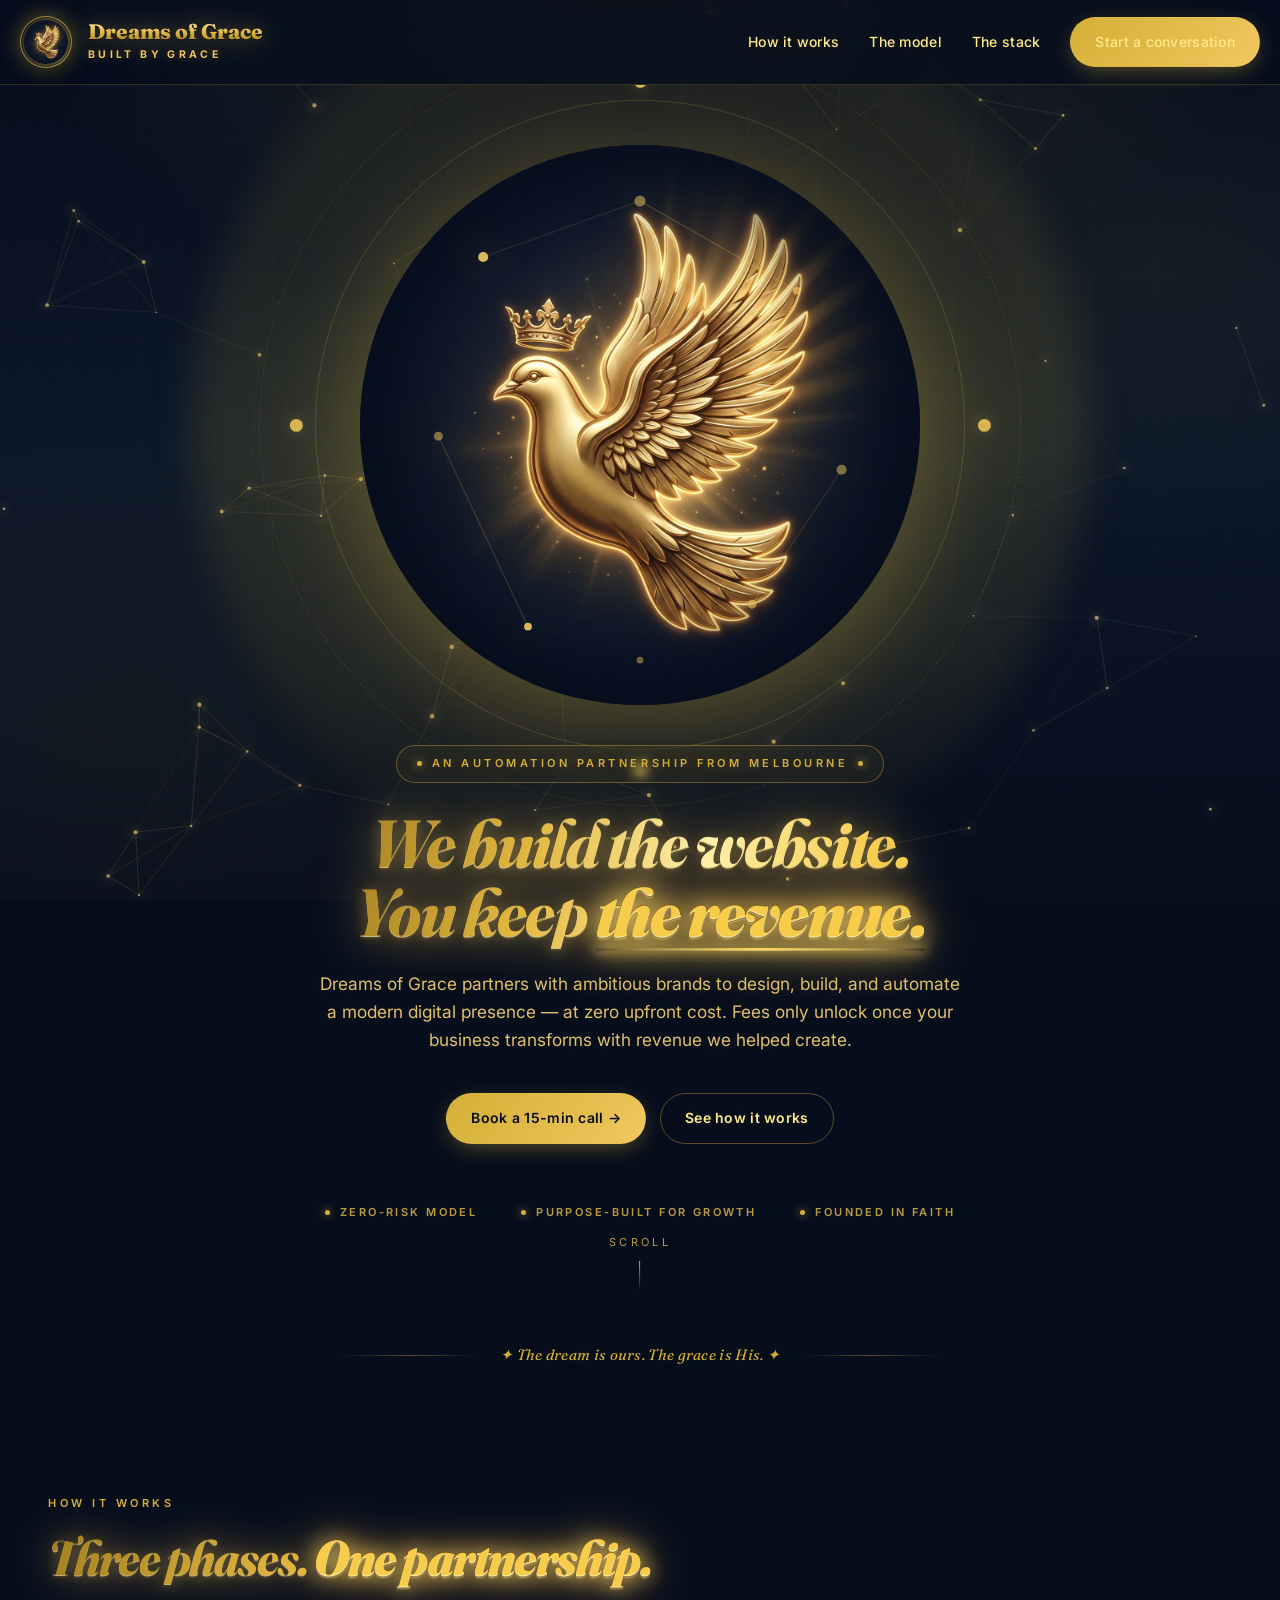
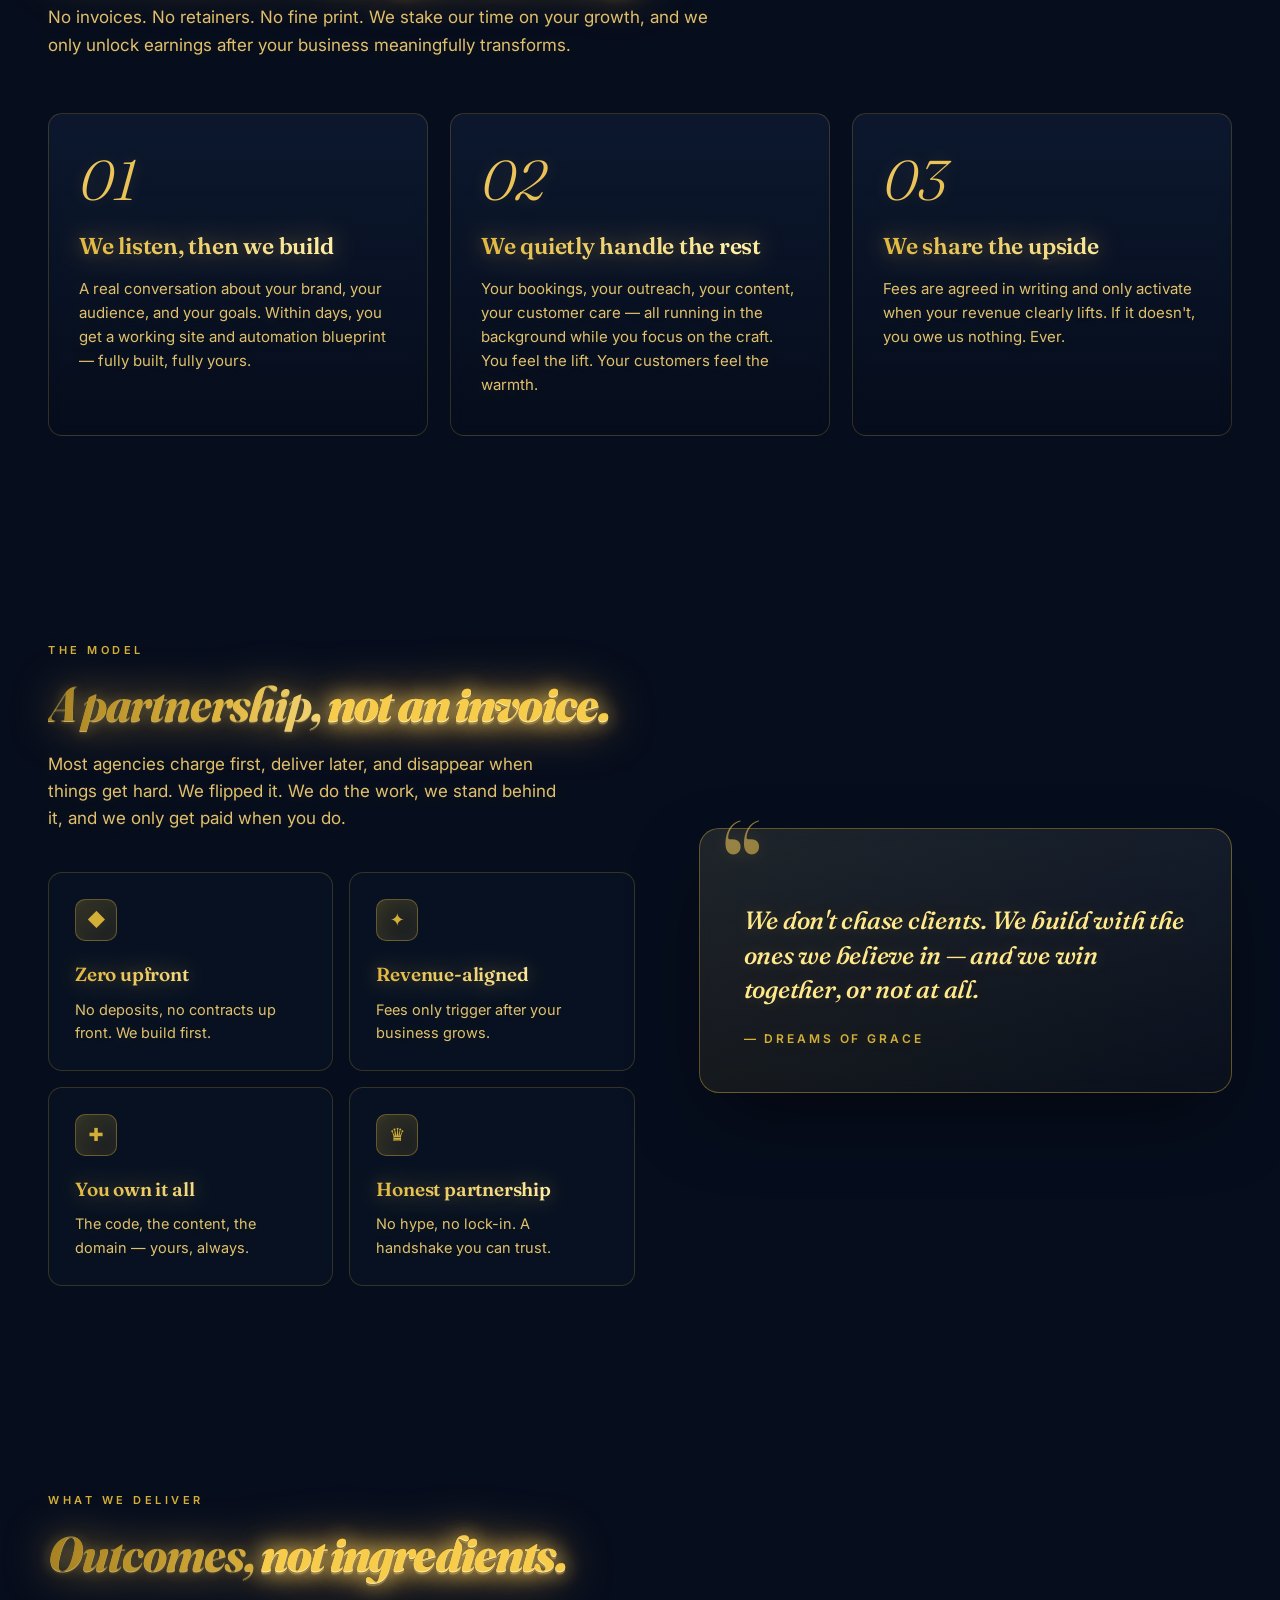
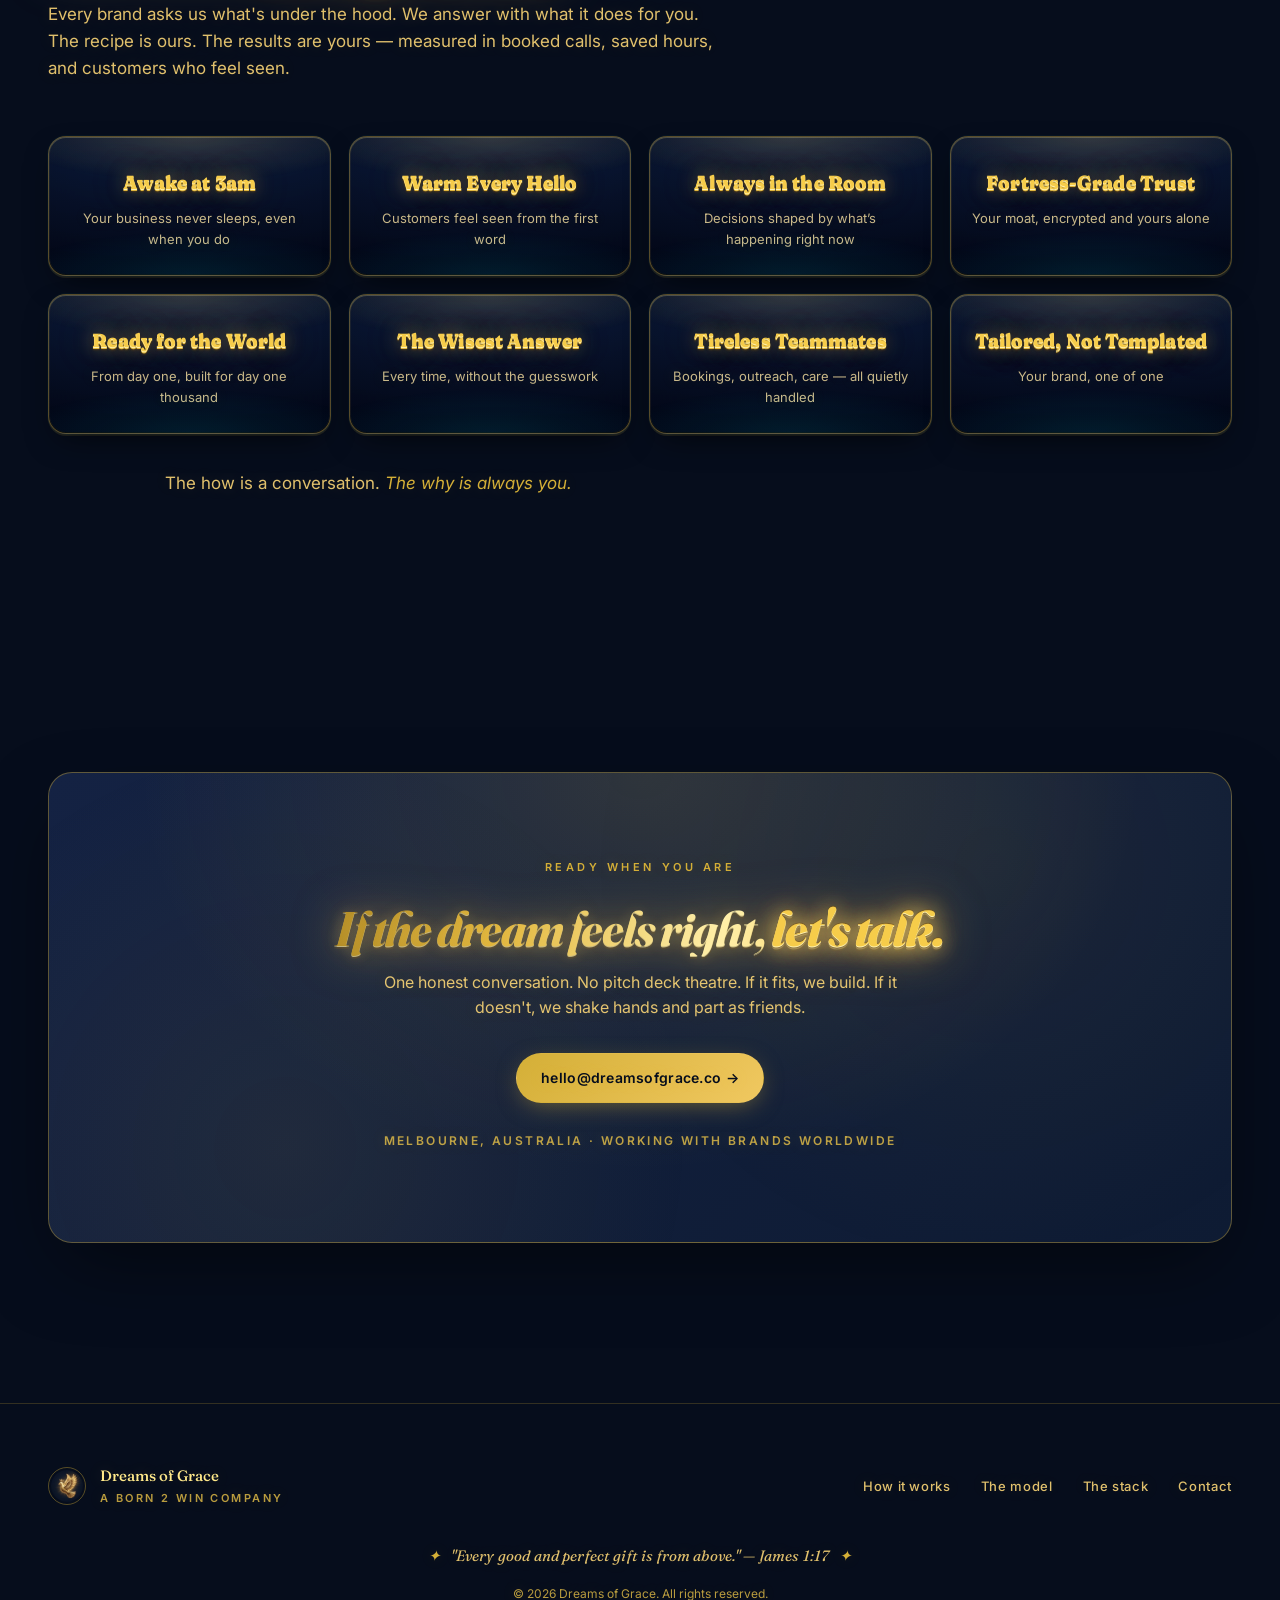
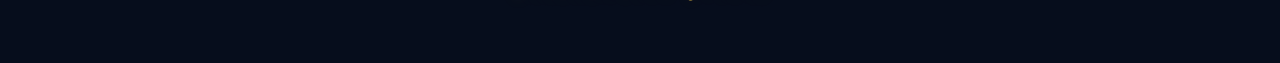
==== commit 1969e223: "copy: remove all AI/human language — warm, inviting, outcome-first - Tiles: Awake at 3am / Warm Ever" ====
--- a/index.html
+++ b/index.html
@@ -4,9 +4,9 @@
 <meta charset="utf-8" />
 <meta name="viewport" content="width=device-width,initial-scale=1" />
 <title>Dreams of Grace — Built by grace, led by dreams.</title>
-<meta name="description" content="Dreams of Grace partners with ambitious brands to build AI-powered websites and automation — at zero upfront cost. We only win when you do." />
+<meta name="description" content="Dreams of Grace partners with ambitious brands to build unforgettable websites and quiet, tireless support systems — at zero upfront cost. We only win when you do." />
 <meta property="og:title" content="Dreams of Grace" />
-<meta property="og:description" content="Free websites + AI automation for brands we believe in. Fees unlock only when your business transforms." />
+<meta property="og:description" content="Free websites + quiet, tireless support systems for brands we believe in. Fees unlock only when your business transforms." />
 <meta property="og:image" content="/assets/dove-hero.webp" />
 <link rel="icon" type="image/webp" href="/assets/dove-crest.webp" />
 <link rel="preconnect" href="https://fonts.googleapis.com">
@@ -732,7 +732,7 @@
     </div>
     <div class="hero-meta">
       <span>Zero-risk model</span>
-      <span>AI-native builds</span>
+      <span>Purpose-built for growth</span>
       <span>Founded in faith</span>
     </div>
   </div>
@@ -758,8 +758,8 @@
       </div>
       <div class="step reveal reveal-d1">
         <div class="num">02</div>
-        <h3>AI does the heavy lifting</h3>
-        <p>We wire up intelligent agents for bookings, outreach, content, and customer support — so your team can focus on the craft while the business scales quietly in the background.</p>
+        <h3>We quietly handle the rest</h3>
+        <p>Your bookings, your outreach, your content, your customer care — all running in the background while you focus on the craft. You feel the lift. Your customers feel the warmth.</p>
       </div>
       <div class="step reveal reveal-d2">
         <div class="num">03</div>
@@ -819,14 +819,14 @@
     <p class="lede">Every brand asks us what's under the hood. We answer with what it does for you. The recipe is ours. The results are yours — measured in booked calls, saved hours, and customers who feel seen.</p>
 
     <div class="stack">
-      <div class="chip reveal"><strong>Always-On Intelligence</strong>Your business, awake at 3am</div>
-      <div class="chip reveal reveal-d1"><strong>Human Voice</strong>Warm, natural, unmistakably real</div>
-      <div class="chip reveal reveal-d2"><strong>Live Market Awareness</strong>Decisions informed by right now</div>
-      <div class="chip reveal reveal-d3"><strong>Fortress-Grade Data</strong>Your moat, encrypted and yours alone</div>
-      <div class="chip reveal"><strong>Built to Scale Globally</strong>From day one, ready for day 1,000</div>
-      <div class="chip reveal reveal-d1"><strong>Multi-Mind Reasoning</strong>The smartest answer, every time</div>
-      <div class="chip reveal reveal-d2"><strong>Custom Agents</strong>Voice, chat, outreach — tailored to you</div>
-      <div class="chip reveal reveal-d3"><strong>Tailored Design</strong>No templates, ever</div>
+      <div class="chip reveal"><strong>Awake at 3am</strong>Your business never sleeps, even when you do</div>
+      <div class="chip reveal reveal-d1"><strong>Warm Every Hello</strong>Customers feel seen from the first word</div>
+      <div class="chip reveal reveal-d2"><strong>Always in the Room</strong>Decisions shaped by what’s happening right now</div>
+      <div class="chip reveal reveal-d3"><strong>Fortress-Grade Trust</strong>Your moat, encrypted and yours alone</div>
+      <div class="chip reveal"><strong>Ready for the World</strong>From day one, built for day one thousand</div>
+      <div class="chip reveal reveal-d1"><strong>The Wisest Answer</strong>Every time, without the guesswork</div>
+      <div class="chip reveal reveal-d2"><strong>Tireless Teammates</strong>Bookings, outreach, care — all quietly handled</div>
+      <div class="chip reveal reveal-d3"><strong>Tailored, Not Templated</strong>Your brand, one of one</div>
     </div>
 
     <p class="lede" style="margin-top:36px;max-width:640px;text-align:center;color:var(--muted)">The how is a conversation. <em style="color:var(--gold)">The why is always you.</em></p>
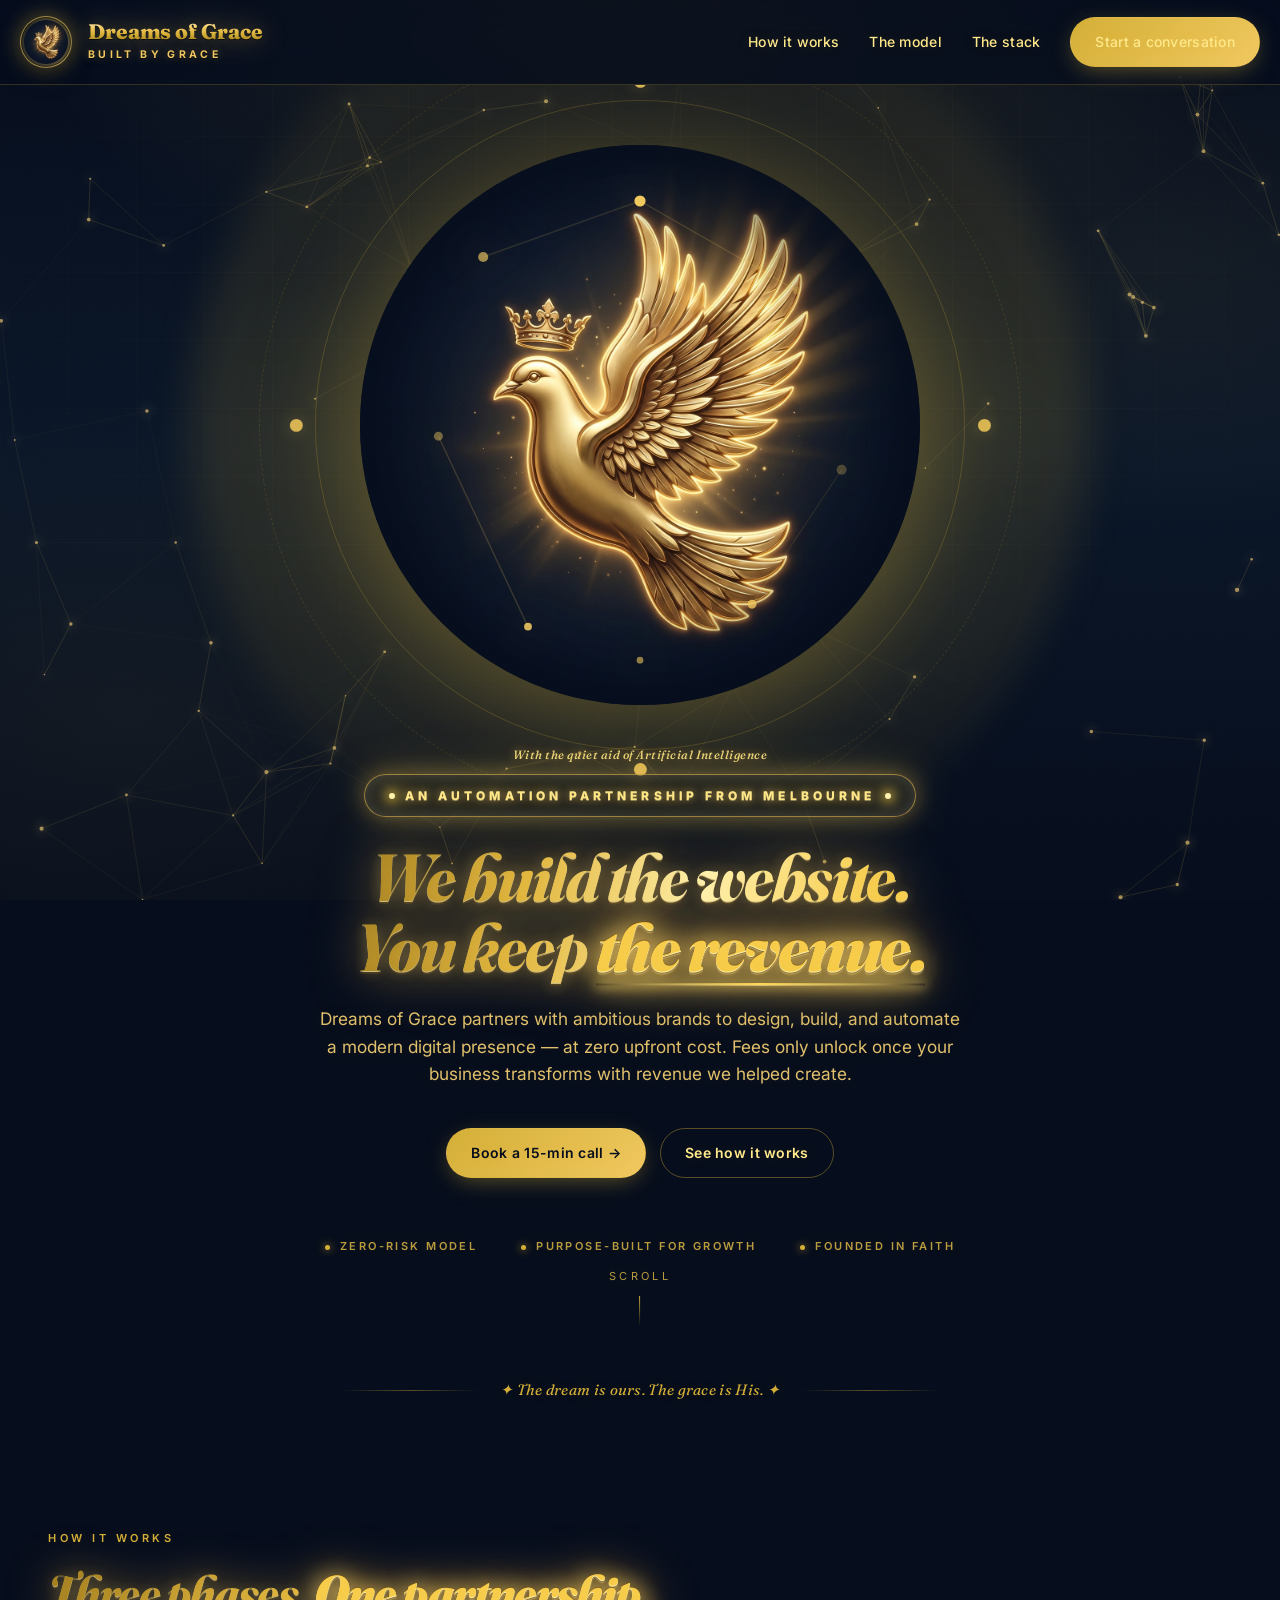
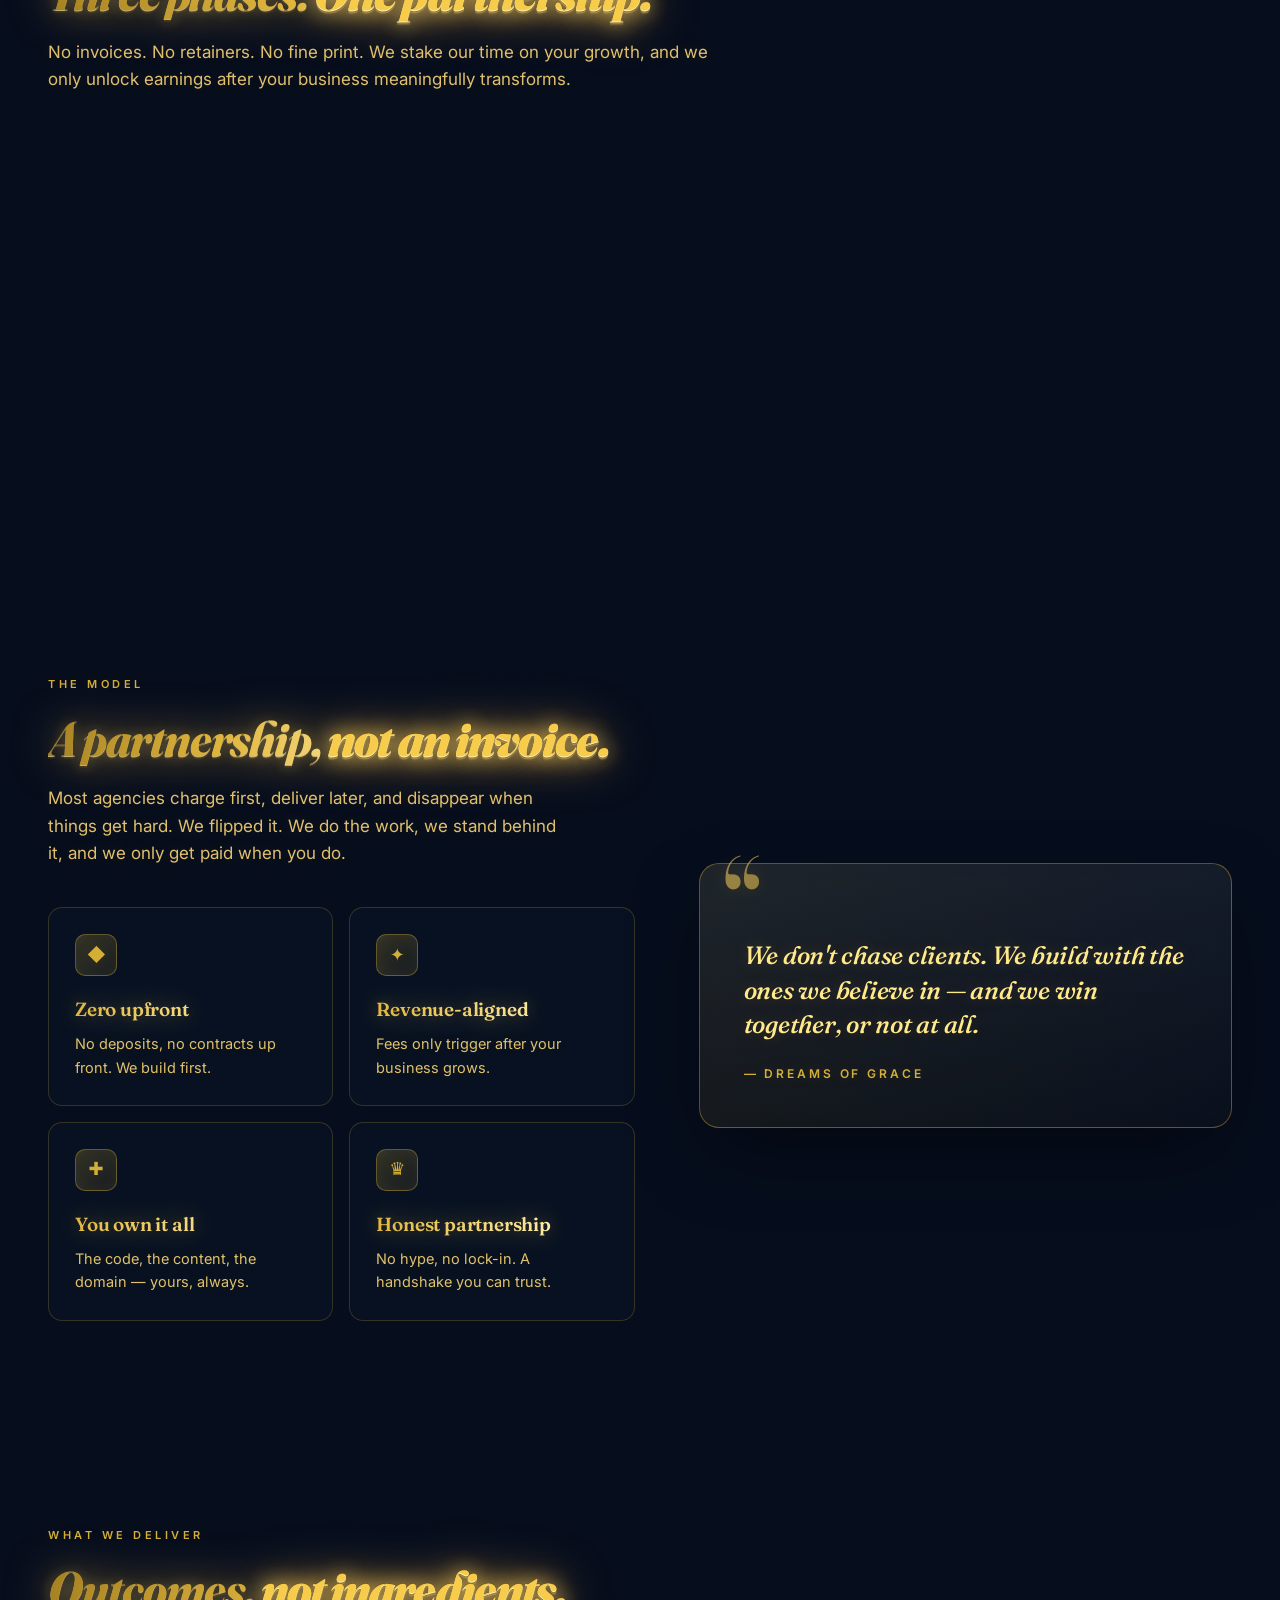
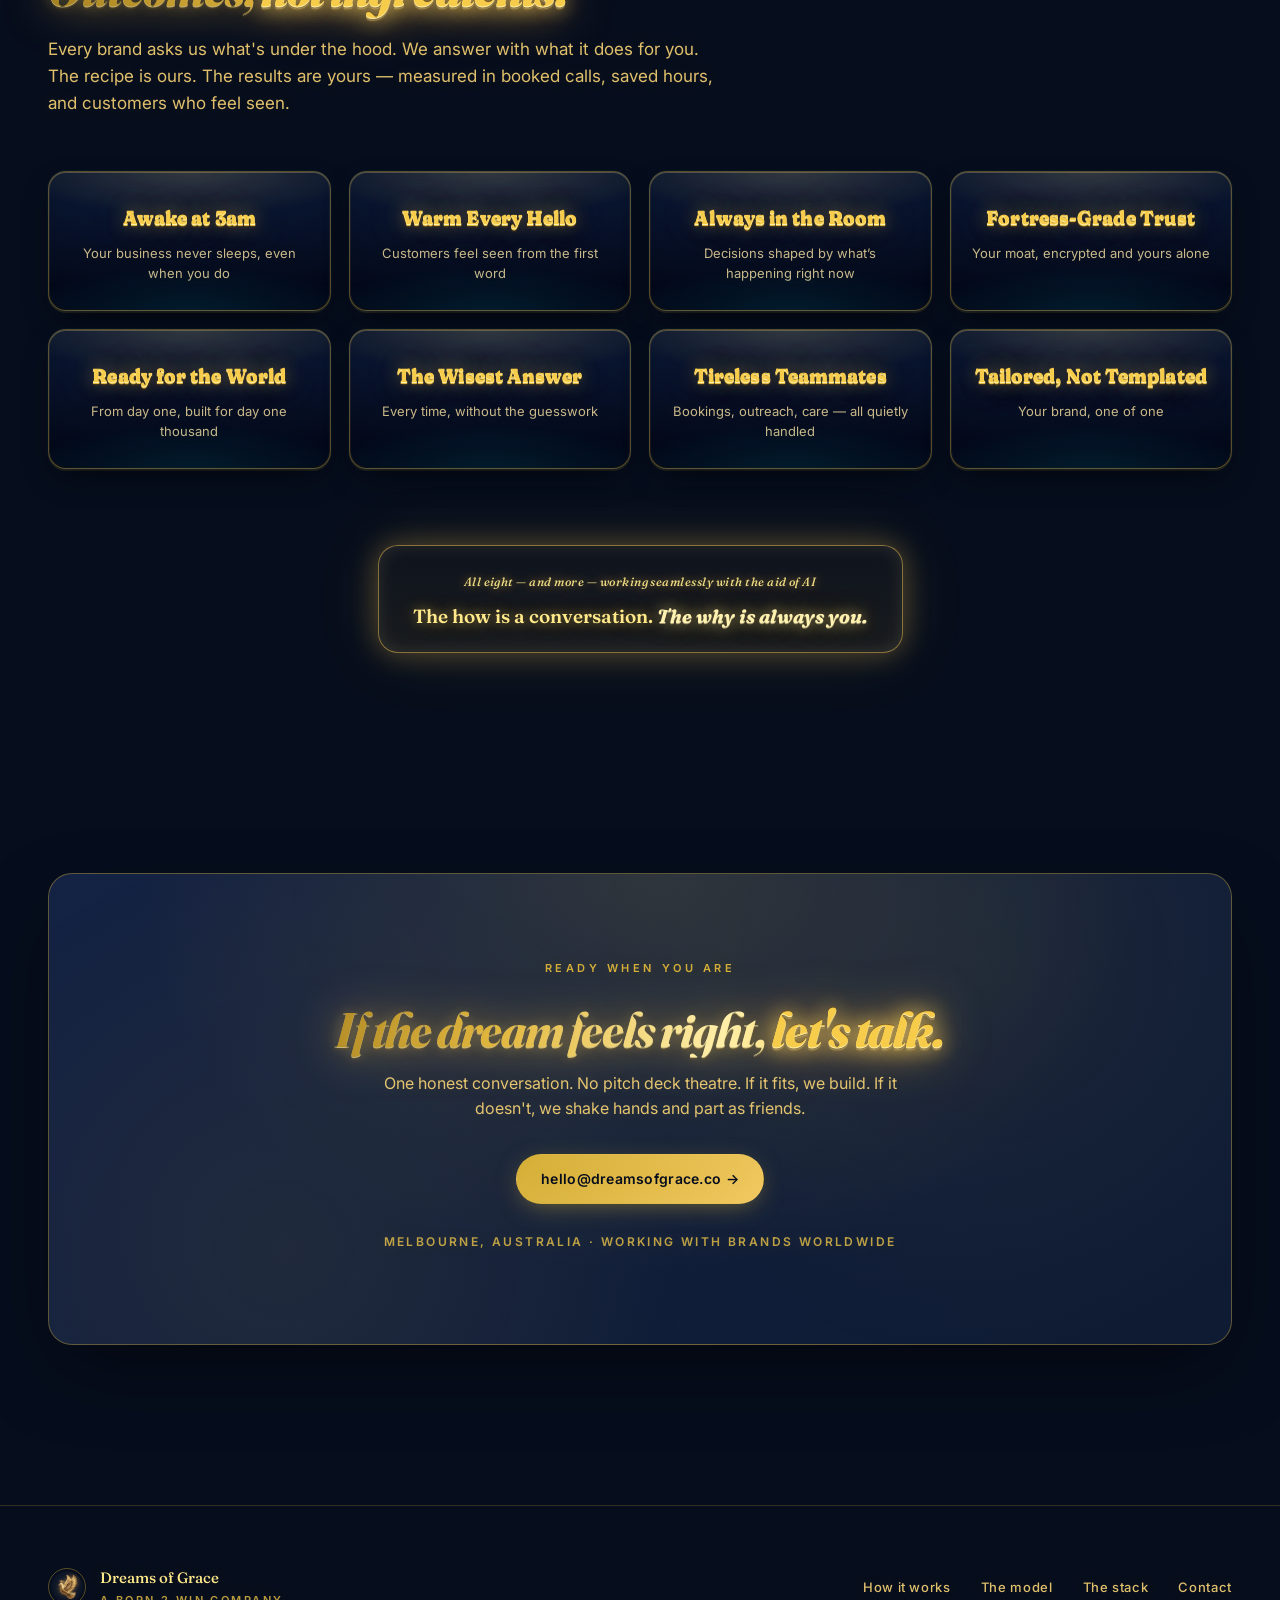
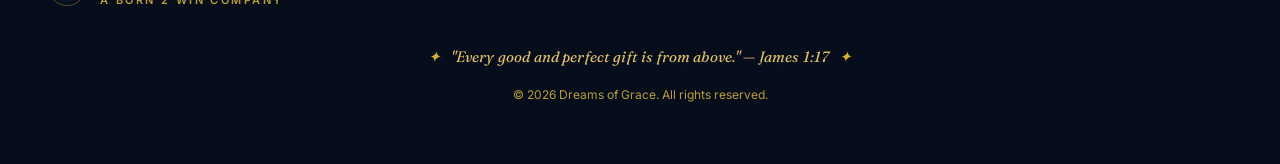
==== commit 82eb6640: "feat: neon-bright hero pill + closing box with elegant AI whisper headers - Hero eyebrow pill: brigh" ====
--- a/index.html
+++ b/index.html
@@ -287,14 +287,53 @@
     animation:spin 100s linear infinite reverse;
   }
 
+  /* Tiny AI whisper header — above eyebrow + closing box */
+  .ai-whisper{
+    display:inline-block;font-family:'Fraunces',serif;font-style:italic;font-weight:500;
+    font-size:12px;letter-spacing:.04em;color:#FFE98A;
+    margin-bottom:10px;opacity:.92;
+    text-shadow:0 0 10px rgba(255,205,90,.6),0 0 22px rgba(246,204,74,.35);
+  }
   .eyebrow{
     display:inline-flex;align-items:center;gap:10px;
-    color:var(--gold);font-size:11px;letter-spacing:.32em;text-transform:uppercase;
-    padding:9px 20px;border:1px solid var(--line-strong);border-radius:999px;margin-bottom:26px;
-    background:rgba(212,175,55,.05);backdrop-filter:blur(6px);
-    font-weight:600;
-  }
-  .eyebrow::before,.eyebrow::after{content:"";width:5px;height:5px;border-radius:50%;background:var(--gold);box-shadow:0 0 8px var(--gold)}
+    color:#FFE98A;font-size:12px;letter-spacing:.34em;text-transform:uppercase;
+    padding:11px 24px;border:1.5px solid rgba(255,205,90,.55);border-radius:999px;margin-bottom:26px;
+    background:rgba(246,204,74,.08);backdrop-filter:blur(8px);
+    font-weight:800;
+    /* NEON BRIGHT: outer gold glow + inner highlight */
+    box-shadow:
+      0 0 22px rgba(255,205,90,.35),
+      0 0 48px rgba(246,204,74,.2),
+      inset 0 0 14px rgba(255,242,176,.18);
+    text-shadow:
+      0 0 8px rgba(255,205,90,.7),
+      0 0 18px rgba(246,204,74,.45),
+      0 1px 0 rgba(255,242,176,.4);
+  }
+  .eyebrow::before,.eyebrow::after{content:"";width:6px;height:6px;border-radius:50%;background:#FFF2B0;box-shadow:0 0 12px 2px #FFD93A,0 0 22px 4px rgba(255,205,90,.5)}
+
+  /* Closing box — neon gold outline around "The how is a conversation" */
+  .closer-box{
+    display:inline-block;margin:40px auto 0;padding:22px 34px 20px;
+    border:1.5px solid rgba(255,205,90,.5);border-radius:20px;
+    background:linear-gradient(180deg,rgba(246,204,74,.04),rgba(246,204,74,.08));
+    backdrop-filter:blur(8px);
+    box-shadow:
+      0 0 28px rgba(255,205,90,.28),
+      0 0 64px rgba(246,204,74,.14),
+      inset 0 0 18px rgba(255,242,176,.12);
+    max-width:720px;text-align:center;
+  }
+  .closer-box .closer-line{
+    font-family:'Fraunces',serif;font-size:clamp(16px,1.5vw,19px);
+    color:#FFE98A;font-weight:600;
+    text-shadow:0 0 12px rgba(255,205,90,.55),0 0 26px rgba(246,204,74,.3);
+    margin:0;
+  }
+  .closer-box .closer-line em{
+    color:#FFF2B0;font-weight:700;font-style:italic;
+    text-shadow:0 0 14px rgba(255,220,120,.7),0 0 30px rgba(255,205,90,.4),0 1px 0 rgba(255,248,200,.5);
+  }
 
   h1.hero-title{
     font-family:'Fraunces',serif;
@@ -723,6 +762,7 @@
       </div>
     </div>
 
+    <div class="ai-whisper">With the quiet aid of Artificial Intelligence</div>
     <div class="eyebrow">An automation partnership from Melbourne</div>
     <h1 class="hero-title">We build the website.<br>You keep <em>the revenue.</em></h1>
     <p class="hero-sub">Dreams of Grace partners with ambitious brands to design, build, and automate a modern digital presence — at zero upfront cost. Fees only unlock once your business transforms with revenue we helped create.</p>
@@ -829,7 +869,12 @@
       <div class="chip reveal reveal-d3"><strong>Tailored, Not Templated</strong>Your brand, one of one</div>
     </div>
 
-    <p class="lede" style="margin-top:36px;max-width:640px;text-align:center;color:var(--muted)">The how is a conversation. <em style="color:var(--gold)">The why is always you.</em></p>
+    <div style="text-align:center;margin-top:36px">
+      <div class="closer-box">
+        <div class="ai-whisper">All eight — and more — working seamlessly with the aid of AI</div>
+        <p class="closer-line">The how is a conversation. <em>The why is always you.</em></p>
+      </div>
+    </div>
   </div>
 </section>
 
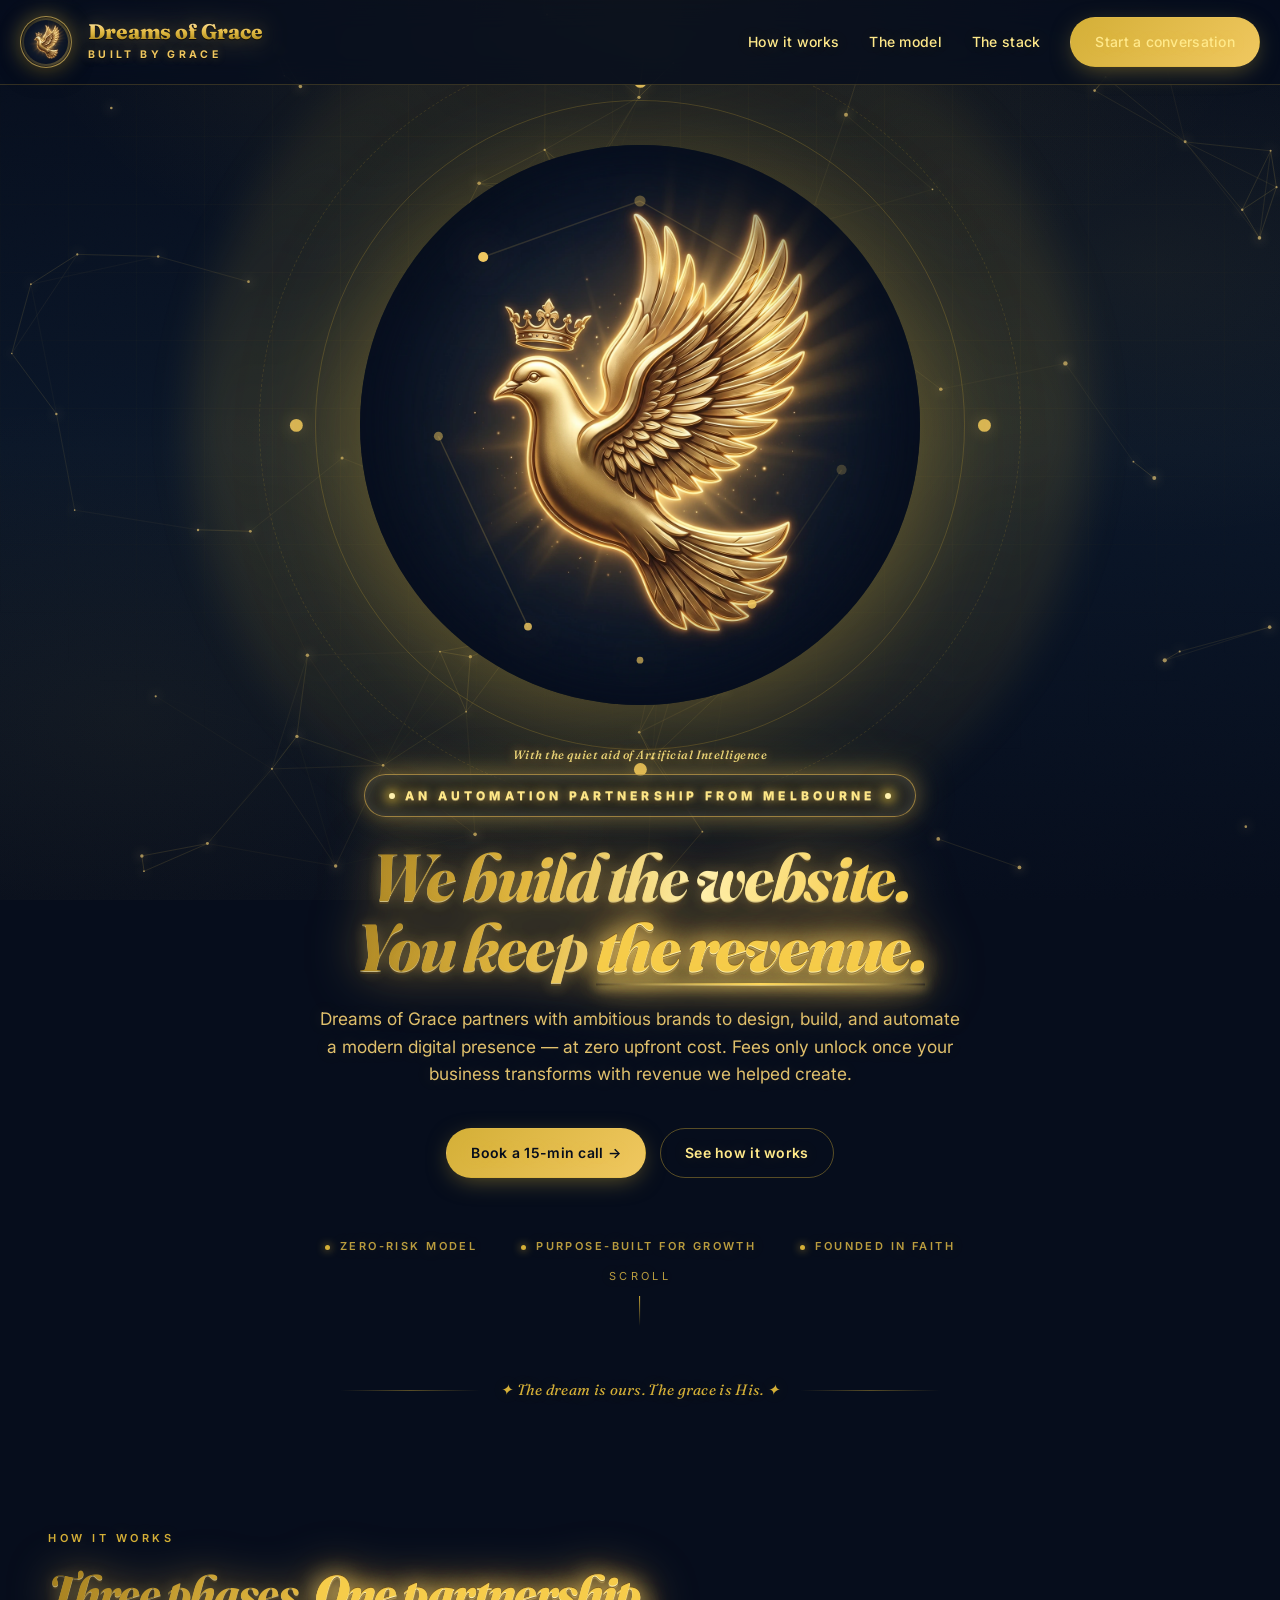
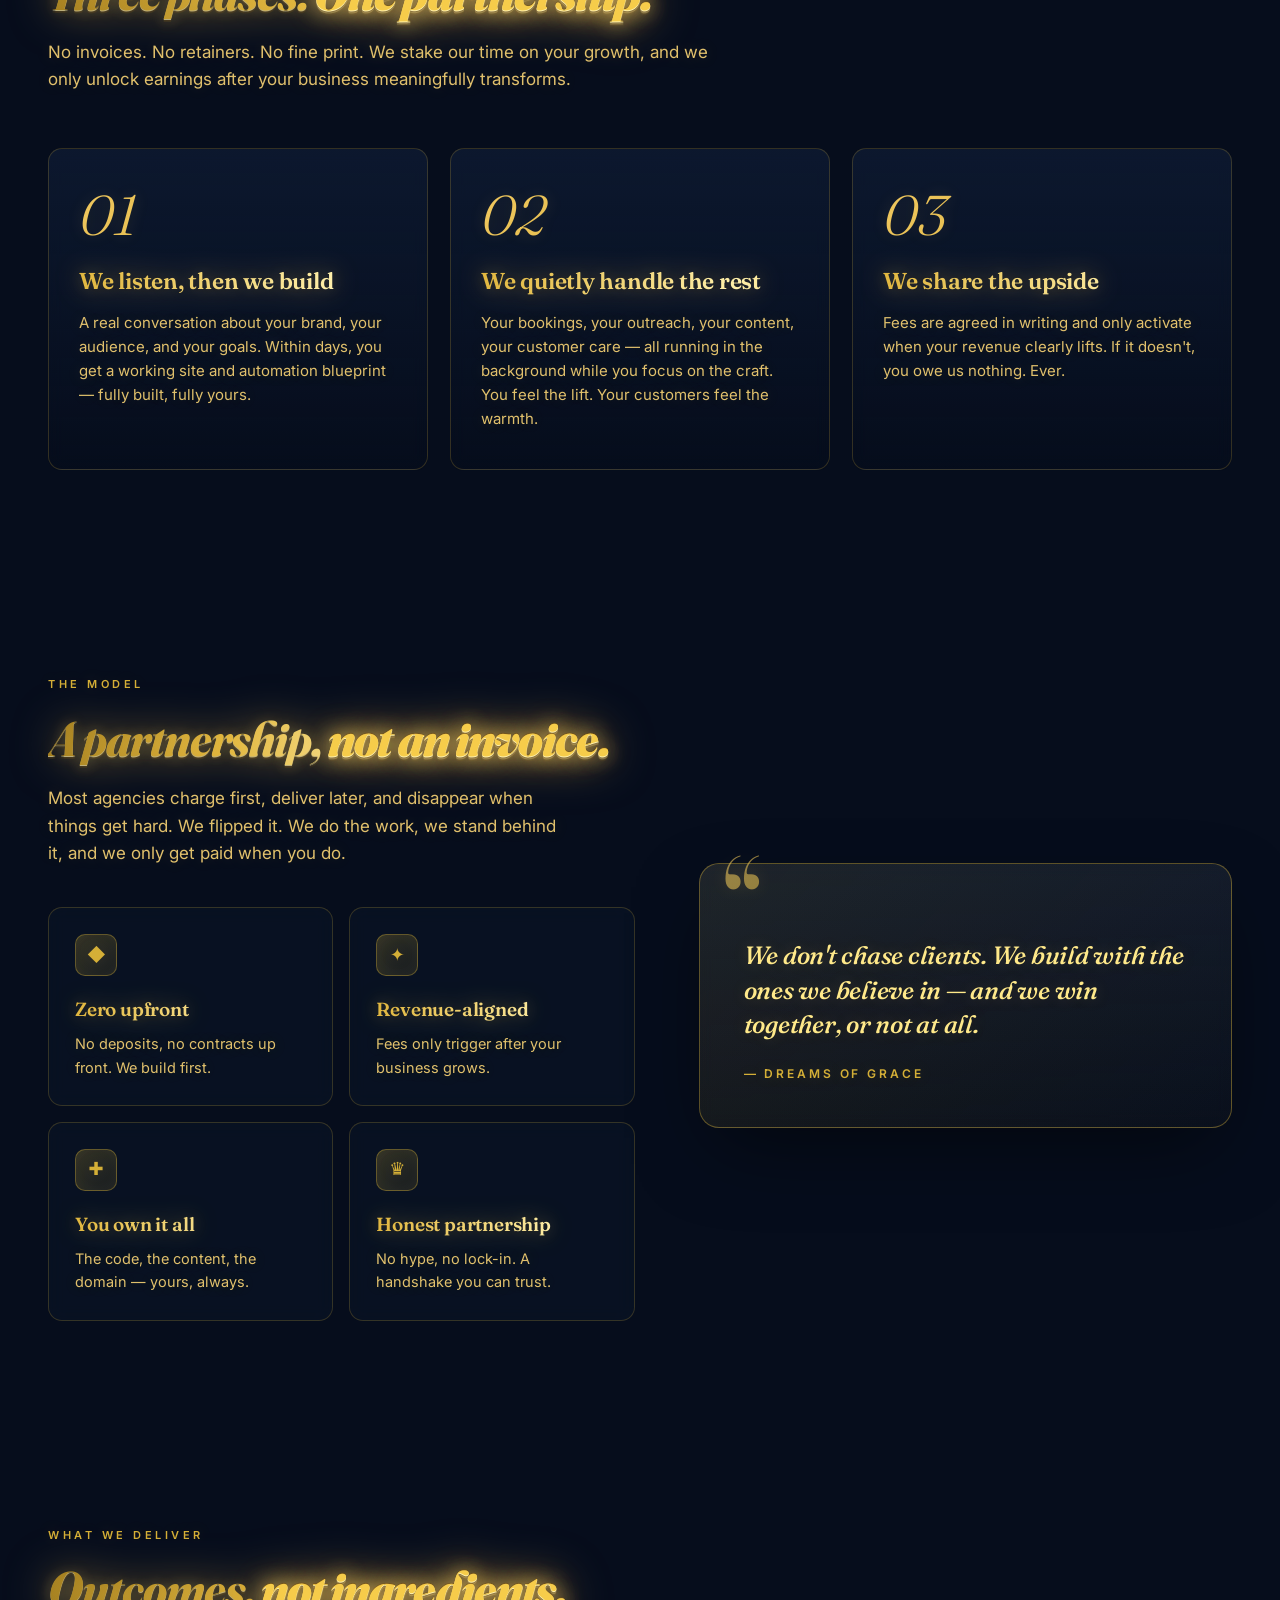
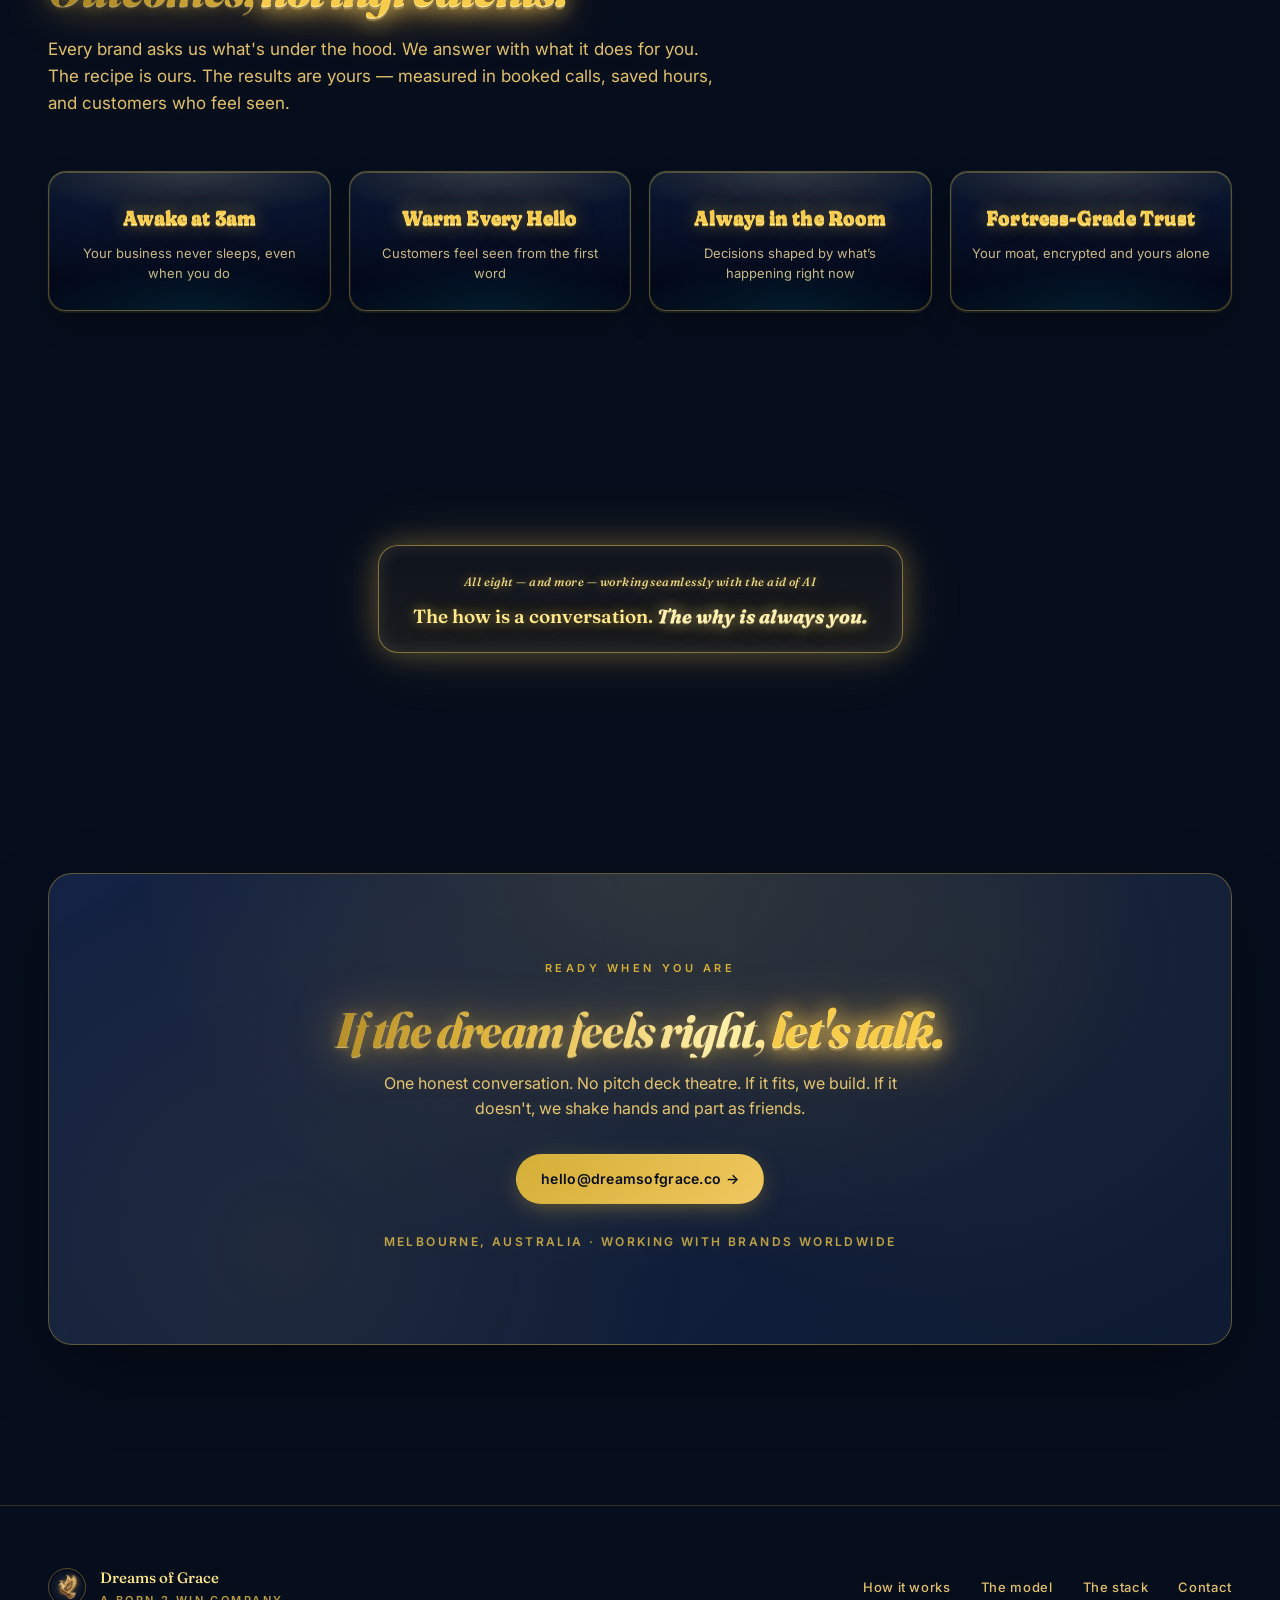
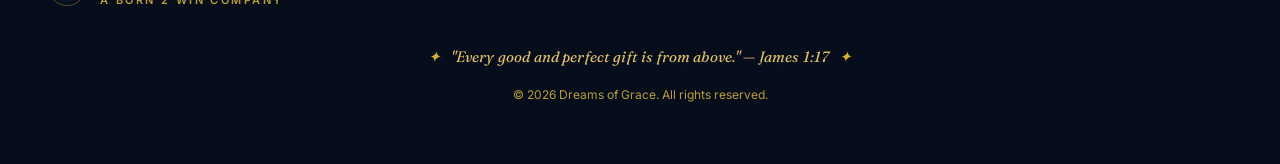
==== commit fea8db8f: "feat(seo): robots.txt + sitemap.xml + JSON-LD Organization/WebSite/Service + hreflang en-AU/en-GB — " ====
--- a/index.html
+++ b/index.html
@@ -8,7 +8,58 @@
 <meta property="og:title" content="Dreams of Grace" />
 <meta property="og:description" content="Free websites + quiet, tireless support systems for brands we believe in. Fees unlock only when your business transforms." />
 <meta property="og:image" content="/assets/dove-hero.webp" />
+<meta property="og:url" content="https://www.dreamsofgrace.co/" />
+<meta property="og:type" content="website" />
+<meta name="twitter:card" content="summary_large_image" />
 <link rel="icon" type="image/webp" href="/assets/dove-crest.webp" />
+<link rel="canonical" href="https://www.dreamsofgrace.co/" />
+<link rel="alternate" hreflang="en-AU" href="https://www.dreamsofgrace.co/" />
+<link rel="alternate" hreflang="en-GB" href="https://www.dreamsofgrace.co/" />
+<link rel="alternate" hreflang="x-default" href="https://www.dreamsofgrace.co/" />
+<script type="application/ld+json">
+{
+  "@context": "https://schema.org",
+  "@graph": [
+    {
+      "@type": "Organization",
+      "@id": "https://www.dreamsofgrace.co/#org",
+      "name": "Dreams of Grace",
+      "legalName": "BORN 2 WIN PTY LTD",
+      "url": "https://www.dreamsofgrace.co/",
+      "logo": "https://www.dreamsofgrace.co/assets/dove-crest.webp",
+      "image": "https://www.dreamsofgrace.co/assets/dove-hero.webp",
+      "email": "hello@dreamsofgrace.co",
+      "slogan": "Built by grace, led by dreams.",
+      "areaServed": [
+        { "@type": "Country", "name": "Australia" },
+        { "@type": "Country", "name": "United Kingdom" }
+      ]
+    },
+    {
+      "@type": "WebSite",
+      "@id": "https://www.dreamsofgrace.co/#site",
+      "url": "https://www.dreamsofgrace.co/",
+      "name": "Dreams of Grace",
+      "publisher": { "@id": "https://www.dreamsofgrace.co/#org" },
+      "inLanguage": ["en-AU", "en-GB"],
+      "potentialAction": {
+        "@type": "SearchAction",
+        "target": "https://www.dreamsofgrace.co/?s={search_term_string}",
+        "query-input": "required name=search_term_string"
+      }
+    },
+    {
+      "@type": "ProfessionalService",
+      "@id": "https://www.dreamsofgrace.co/#service",
+      "name": "Dreams of Grace \u2014 Free Websites + Tireless Support Systems",
+      "provider": { "@id": "https://www.dreamsofgrace.co/#org" },
+      "description": "Free websites and quiet, tireless support systems for ambitious brands. Zero upfront cost \u2014 fees unlock only when your business transforms.",
+      "priceRange": "Free to start",
+      "areaServed": ["Australia", "United Kingdom"]
+    }
+  ]
+}
+</script>
 <link rel="preconnect" href="https://fonts.googleapis.com">
 <link rel="preconnect" href="https://fonts.gstatic.com" crossorigin>
 <link href="https://fonts.googleapis.com/css2?family=Fraunces:ital,opsz,wght@0,9..144,300;0,9..144,400;0,9..144,500;0,9..144,600;0,9..144,700;0,9..144,800;1,9..144,300;1,9..144,400;1,9..144,500;1,9..144,600;1,9..144,700;1,9..144,800;1,9..144,900&family=Inter:wght@300;400;500;600;700&display=swap" rel="stylesheet">
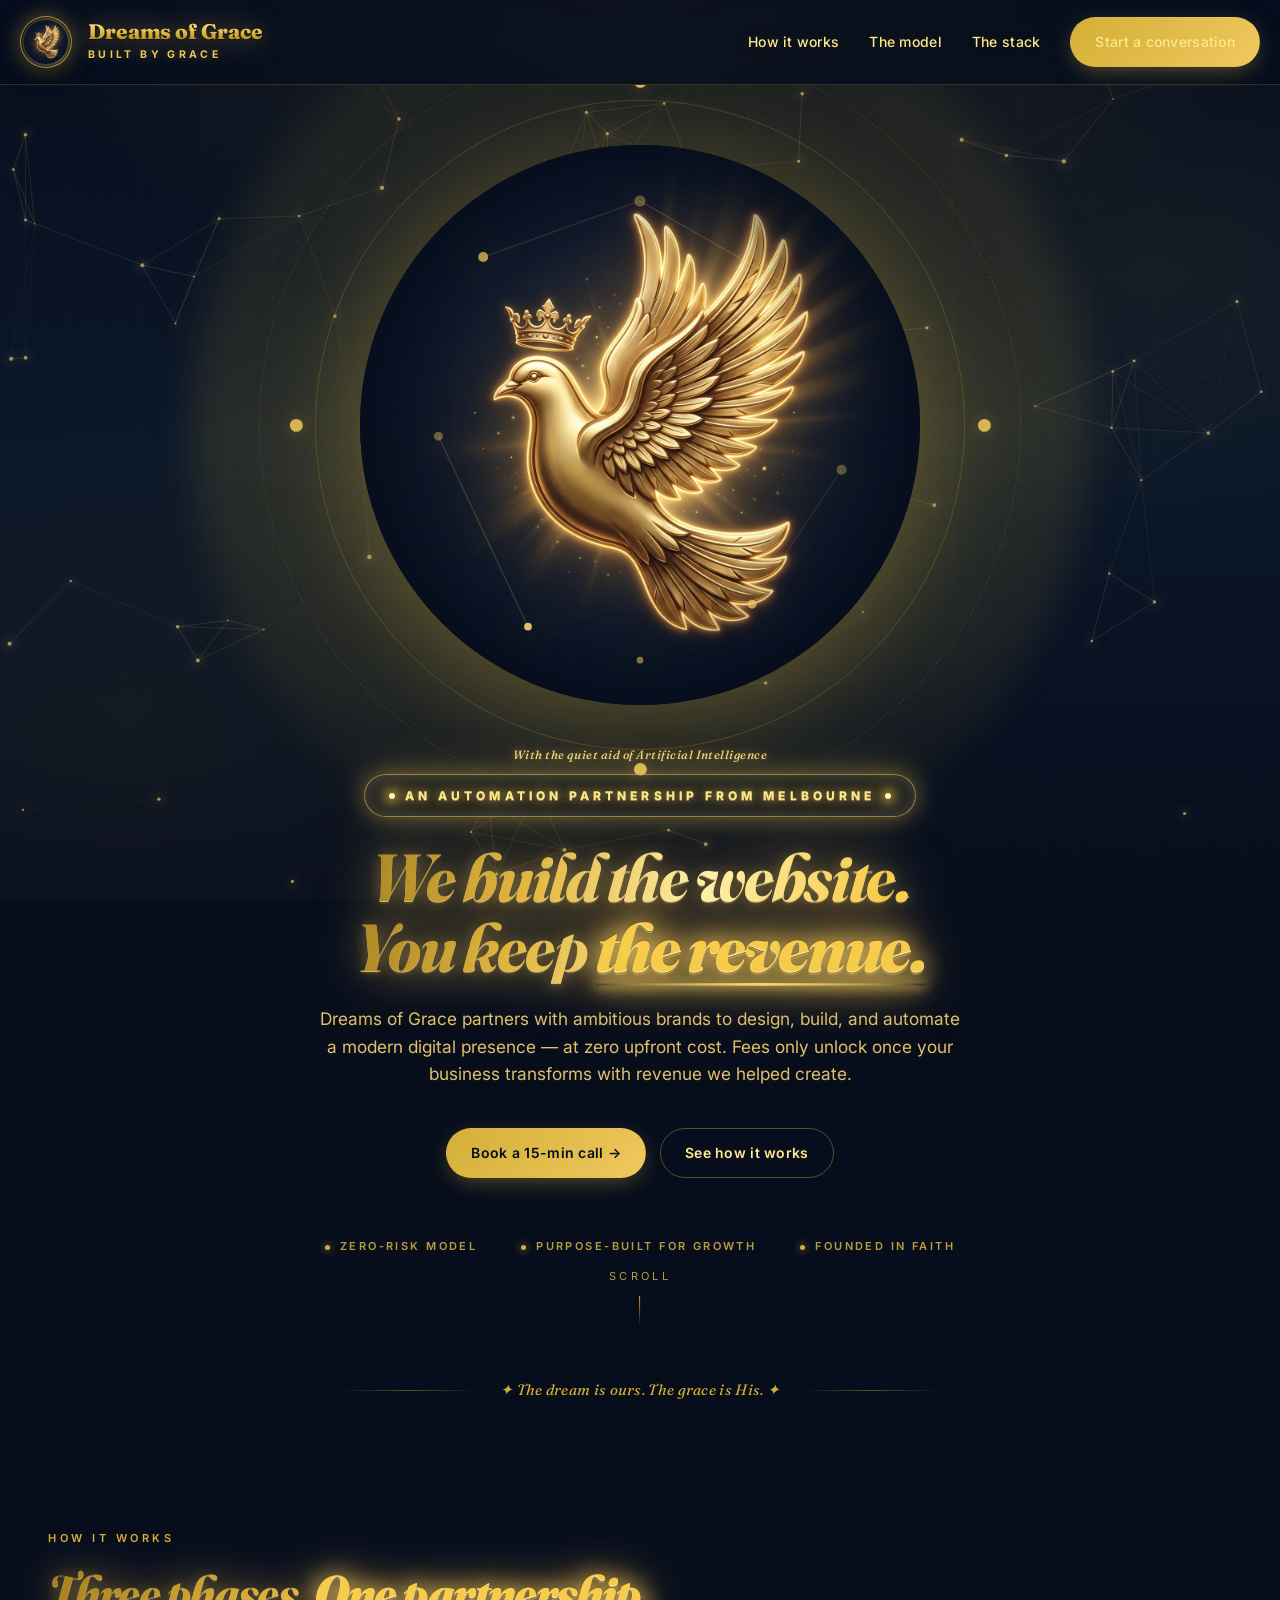
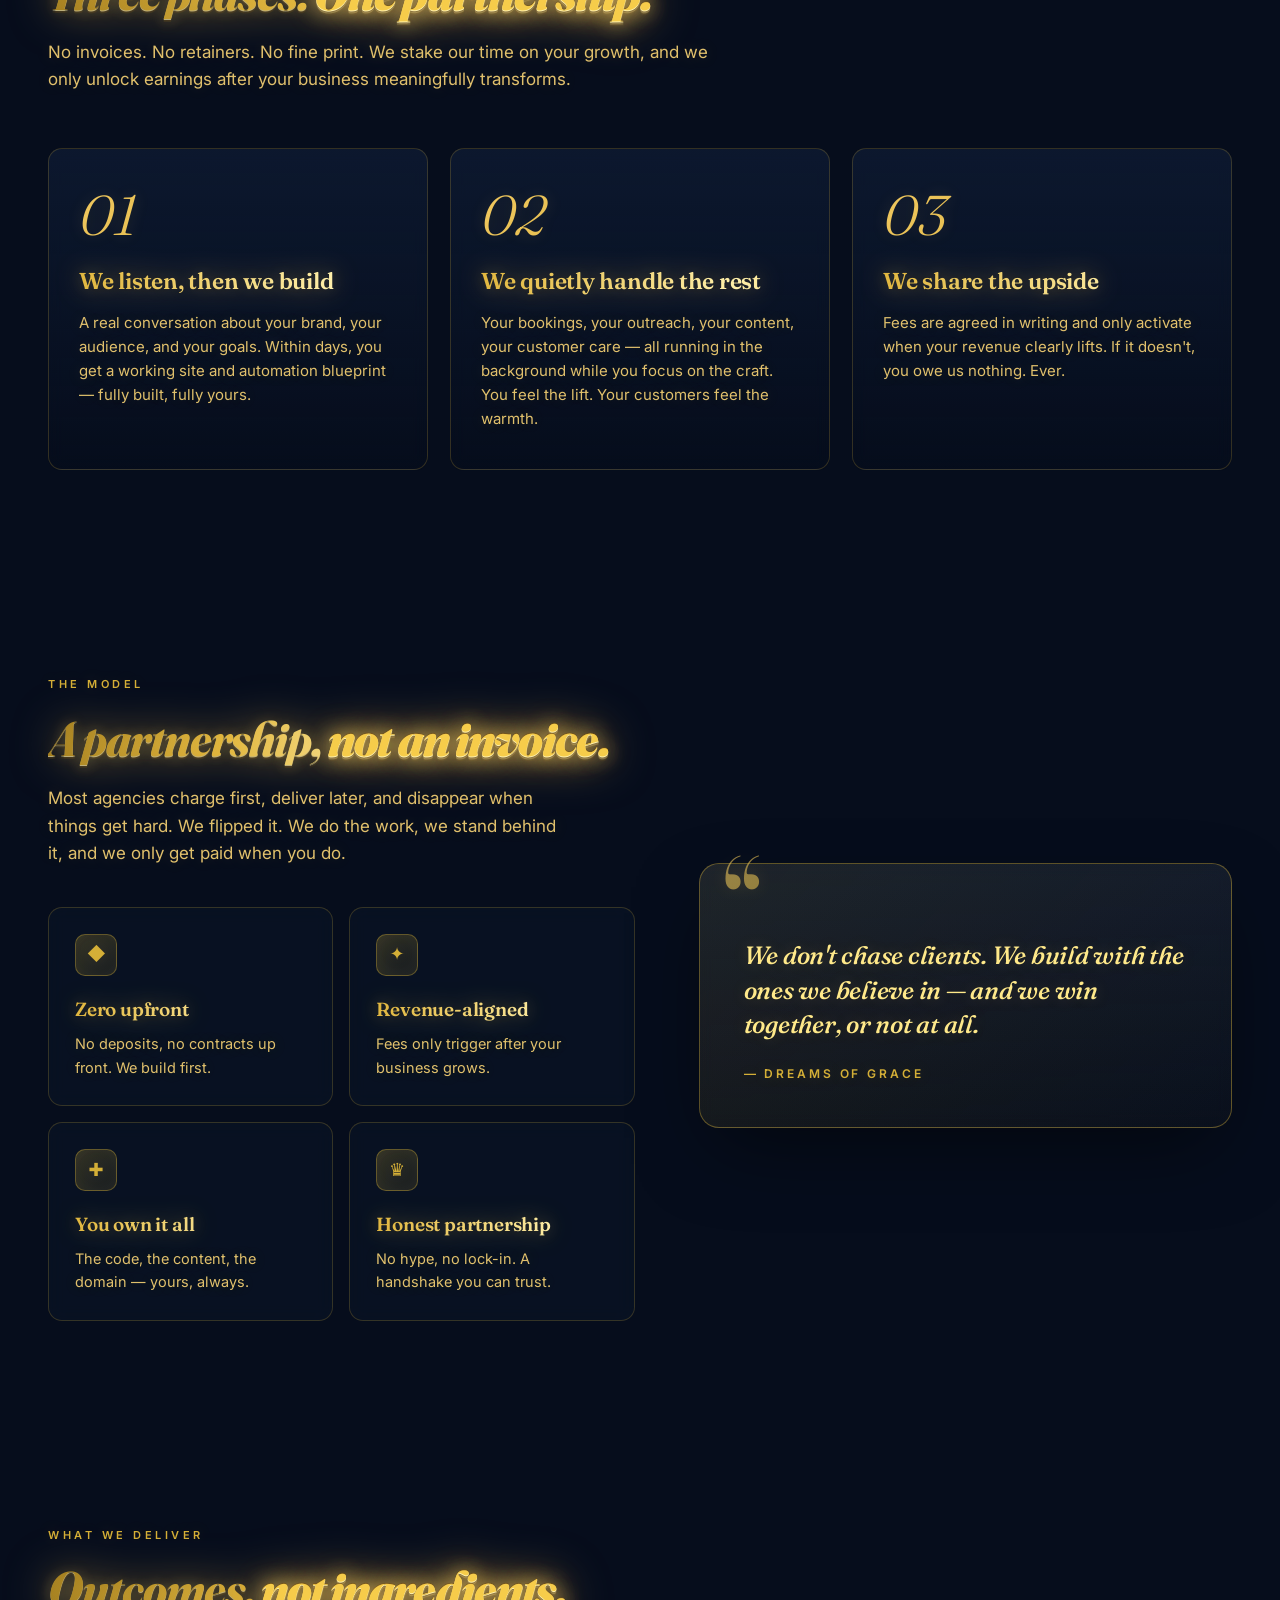
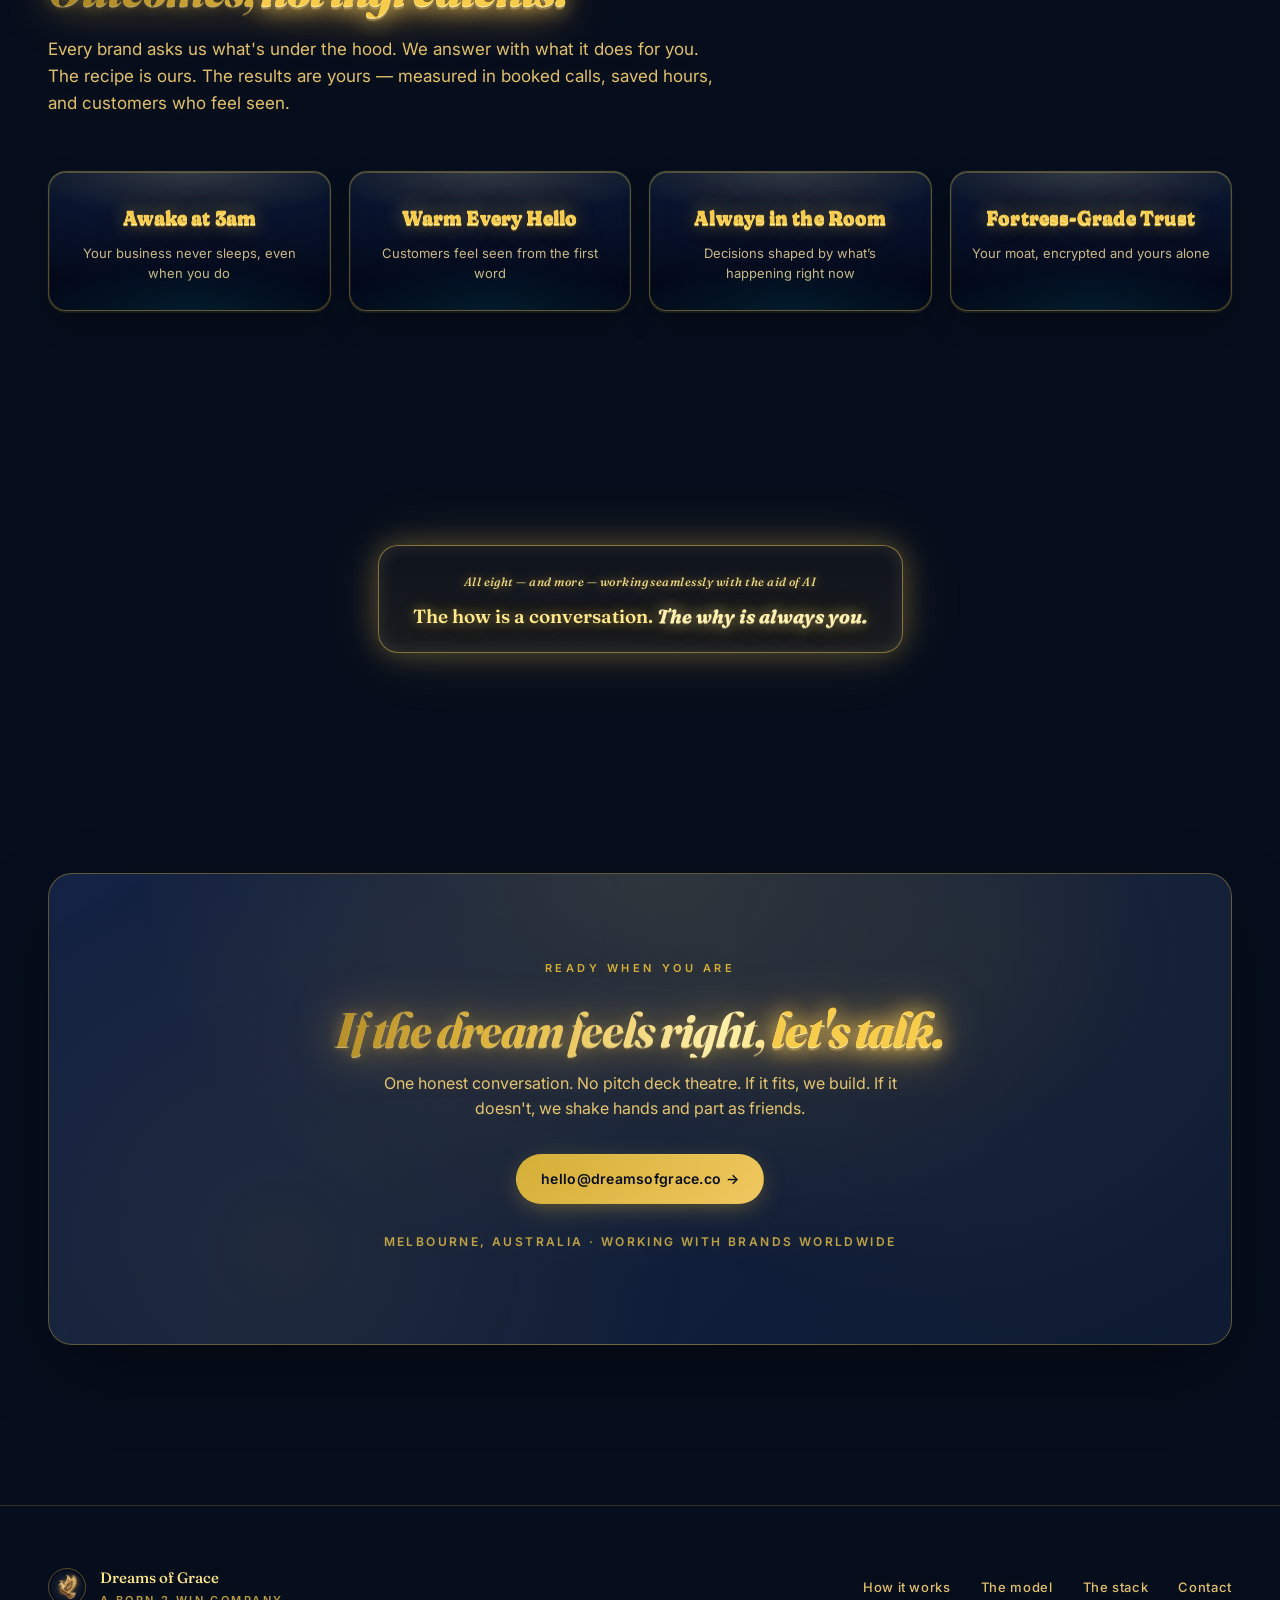
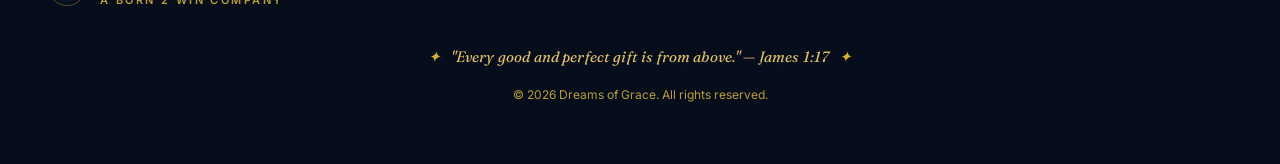
==== commit 82043509: "feat(pwa): installable PWA — manifest, icons (192/512 + maskable + apple-touch), meta tags" ====
--- a/index.html
+++ b/index.html
@@ -11,7 +11,15 @@
 <meta property="og:url" content="https://www.dreamsofgrace.co/" />
 <meta property="og:type" content="website" />
 <meta name="twitter:card" content="summary_large_image" />
-<link rel="icon" type="image/webp" href="/assets/dove-crest.webp" />
+<link rel="icon" type="image/png" sizes="32x32" href="/icons/favicon-32.png" />
+<link rel="icon" type="image/png" sizes="192x192" href="/icons/icon-192.png" />
+<link rel="apple-touch-icon" sizes="180x180" href="/icons/apple-touch-icon.png" />
+<link rel="manifest" href="/manifest.webmanifest" />
+<meta name="theme-color" content="#0A1628" />
+<meta name="apple-mobile-web-app-capable" content="yes" />
+<meta name="apple-mobile-web-app-status-bar-style" content="black-translucent" />
+<meta name="apple-mobile-web-app-title" content="Dreams" />
+<meta name="mobile-web-app-capable" content="yes" />
 <link rel="canonical" href="https://www.dreamsofgrace.co/" />
 <link rel="alternate" hreflang="en-AU" href="https://www.dreamsofgrace.co/" />
 <link rel="alternate" hreflang="en-GB" href="https://www.dreamsofgrace.co/" />
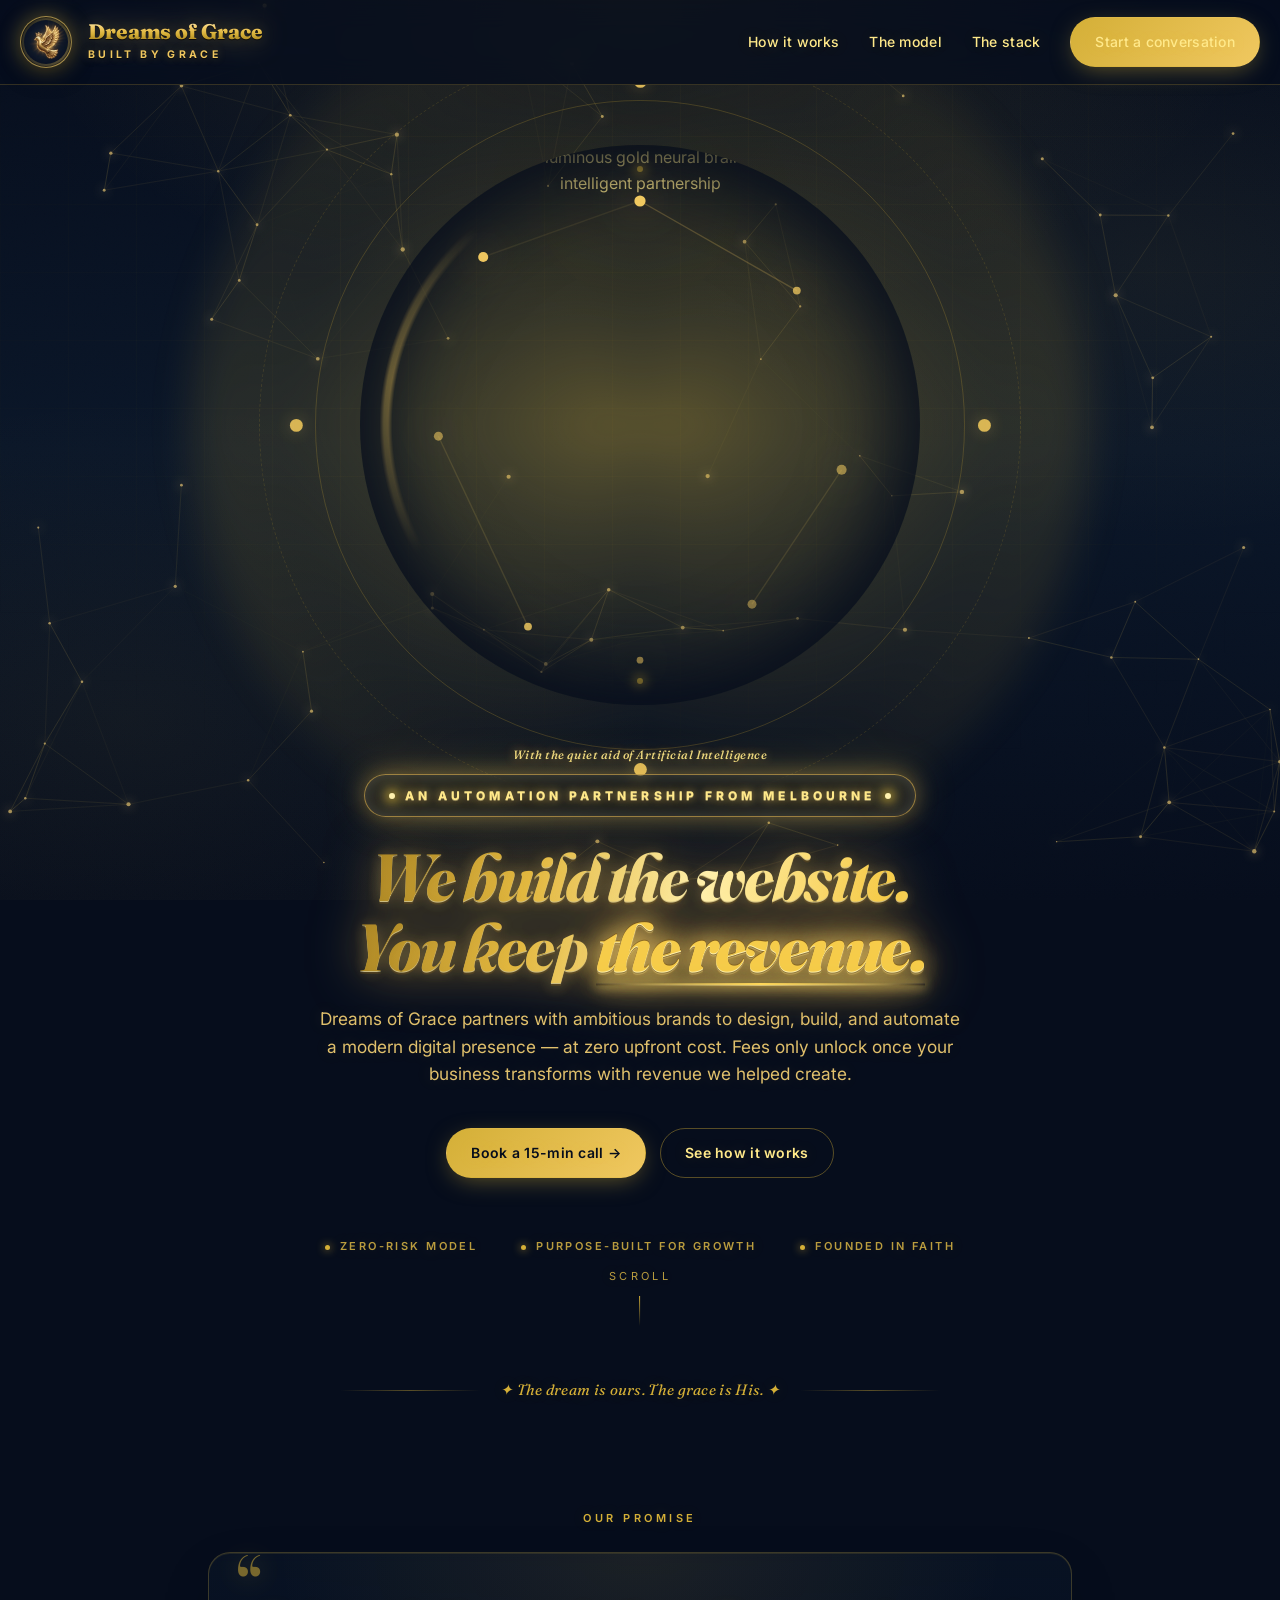
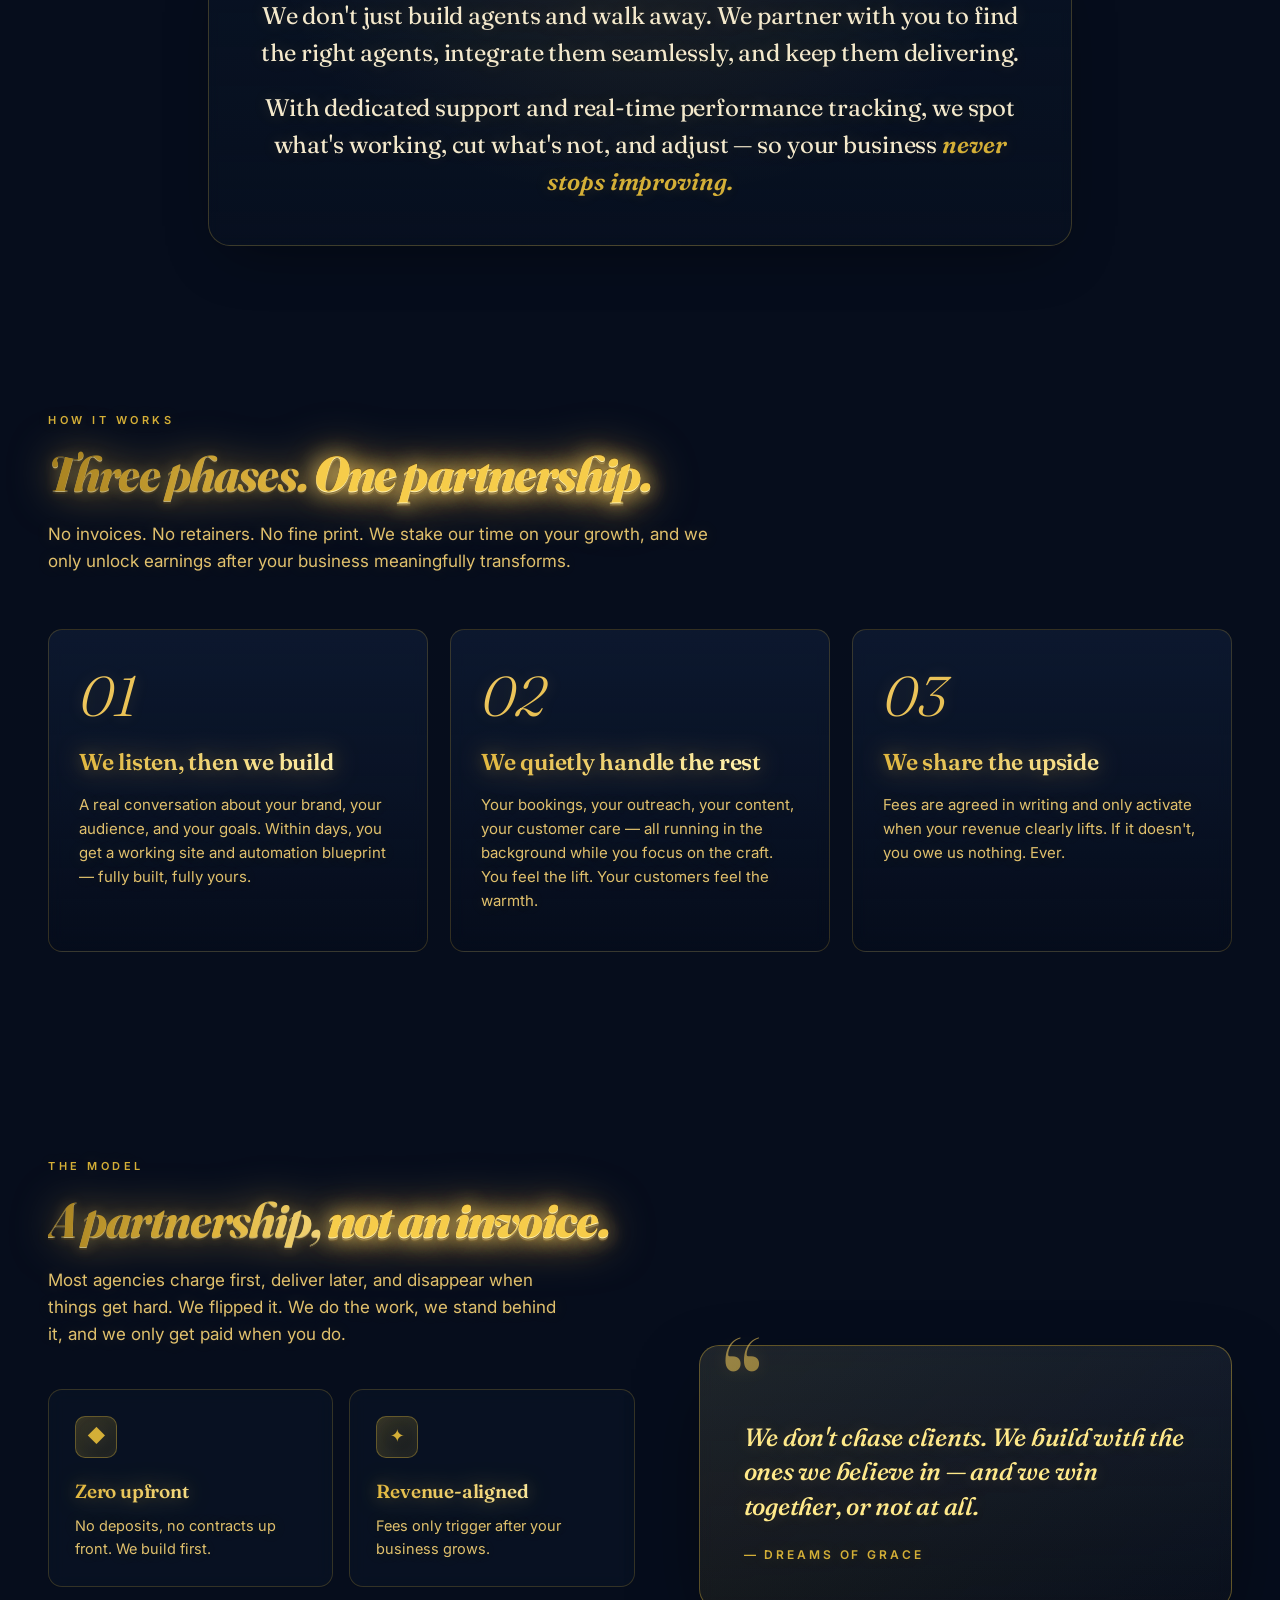
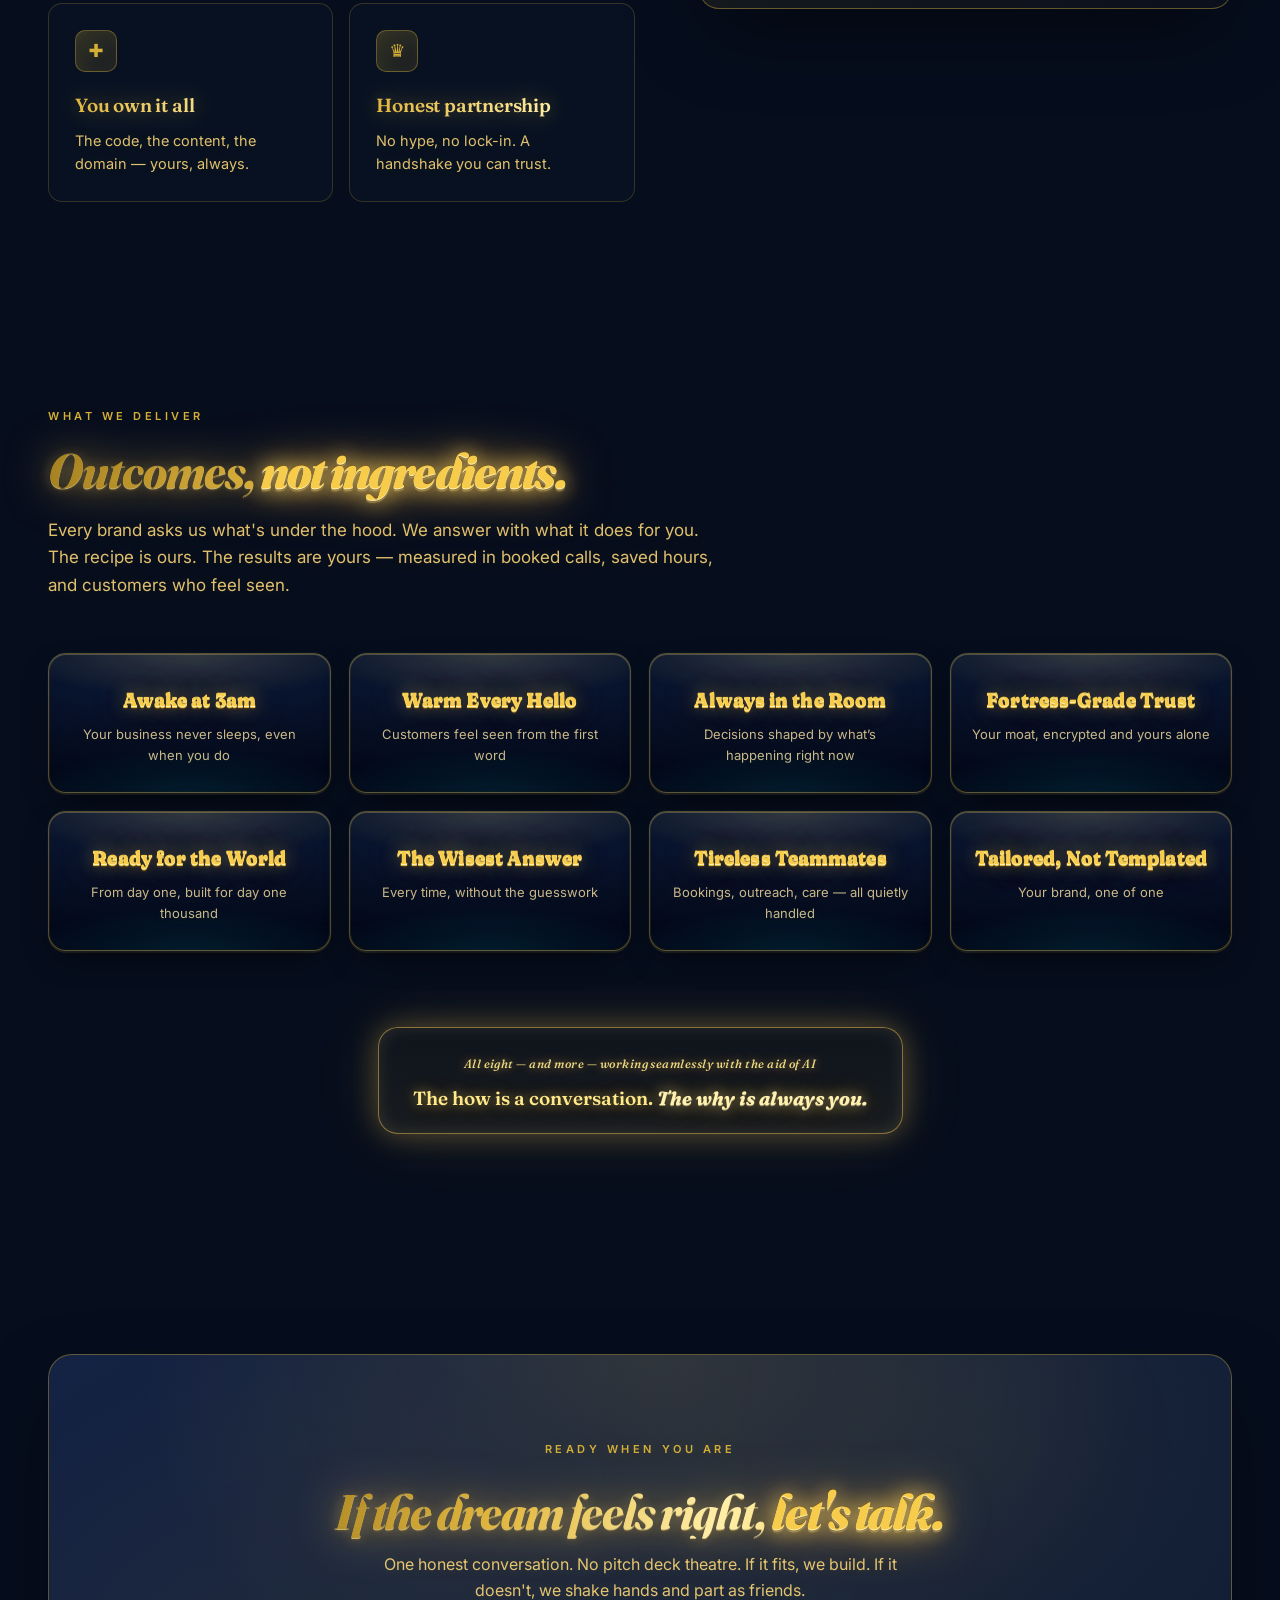
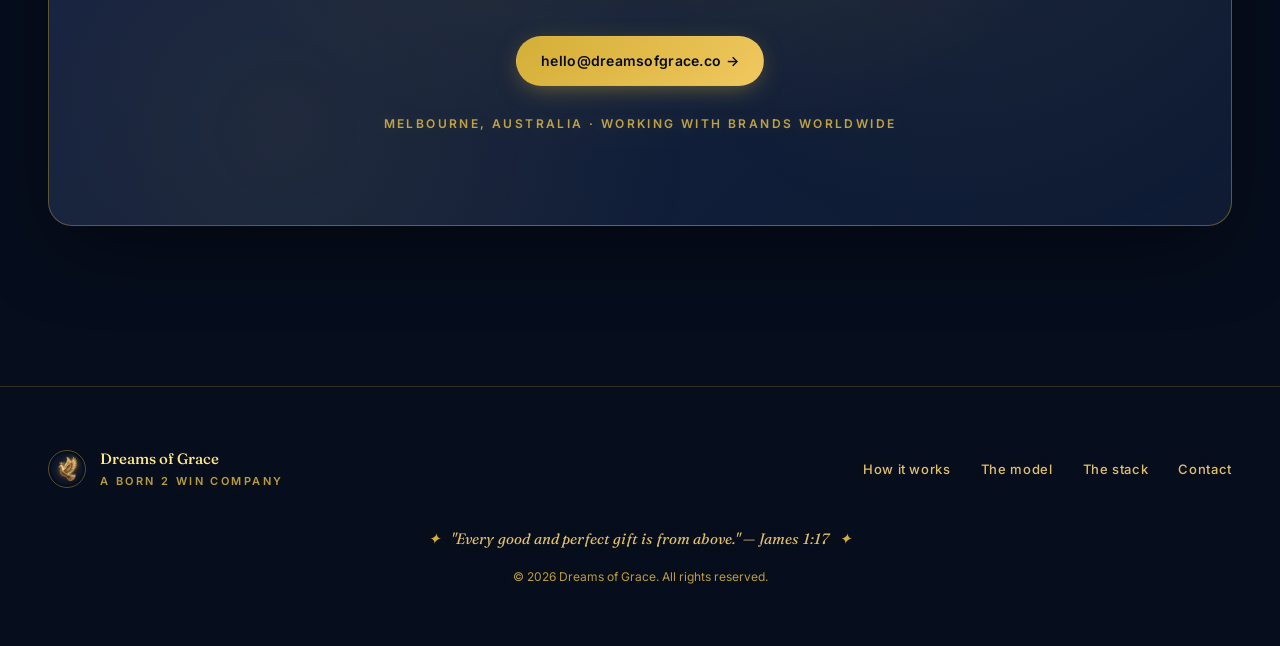
==== commit 70f2202d: "feat(hero): replace dove with gold brain + add partnership promise section - Swap hero image from do" ====
--- a/index.html
+++ b/index.html
@@ -7,7 +7,7 @@
 <meta name="description" content="Dreams of Grace partners with ambitious brands to build unforgettable websites and quiet, tireless support systems — at zero upfront cost. We only win when you do." />
 <meta property="og:title" content="Dreams of Grace" />
 <meta property="og:description" content="Free websites + quiet, tireless support systems for brands we believe in. Fees unlock only when your business transforms." />
-<meta property="og:image" content="/assets/dove-hero.webp" />
+<meta property="og:image" content="/assets/hero-brain.png" />
 <meta property="og:url" content="https://www.dreamsofgrace.co/" />
 <meta property="og:type" content="website" />
 <meta name="twitter:card" content="summary_large_image" />
@@ -35,7 +35,7 @@
       "legalName": "BORN 2 WIN PTY LTD",
       "url": "https://www.dreamsofgrace.co/",
       "logo": "https://www.dreamsofgrace.co/assets/dove-crest.webp",
-      "image": "https://www.dreamsofgrace.co/assets/dove-hero.webp",
+      "image": "https://www.dreamsofgrace.co/assets/hero-brain.png",
       "email": "hello@dreamsofgrace.co",
       "slogan": "Built by grace, led by dreams.",
       "areaServed": [
@@ -304,21 +304,19 @@
     border-radius:50%;
     object-fit:cover;
     z-index:2;
-    transform-origin:50% 55%;
-    filter:drop-shadow(0 30px 60px rgba(212,175,55,.35));
-    /* Wings flap — subtle breathing scale-y with tiny rotation, 0.9s cycle */
-    animation:wingFlap 0.9s cubic-bezier(.4,0,.2,1) infinite, wingFloat 6s ease-in-out infinite;
-    will-change:transform;
-  }
-  @keyframes wingFlap{
-    /* Gentle: 2.5% vertical pulse + 0.25deg tilt — reads as a wing beat without distorting the bird */
-    0%,100%{transform:scaleY(1) rotate(0deg)}
-    40%{transform:scaleY(0.975) rotate(-0.25deg)}
-    60%{transform:scaleY(1.018) rotate(0.18deg)}
-  }
-  @keyframes wingFloat{
+    transform-origin:50% 50%;
+    filter:drop-shadow(0 30px 60px rgba(212,175,55,.45));
+    /* Brain pulse — subtle glow breathe, no wing flap */
+    animation:brainPulse 4.5s ease-in-out infinite, brainFloat 7s ease-in-out infinite;
+    will-change:transform, filter;
+  }
+  @keyframes brainPulse{
+    0%,100%{filter:drop-shadow(0 30px 60px rgba(212,175,55,.35)) brightness(1)}
+    50%{filter:drop-shadow(0 30px 80px rgba(246,204,74,.55)) brightness(1.08)}
+  }
+  @keyframes brainFloat{
     0%,100%{translate:0 0}
-    50%{translate:0 -6px}
+    50%{translate:0 -8px}
   }
   @media (prefers-reduced-motion:reduce){
     .dove-still{animation:none}
@@ -507,6 +505,50 @@
       0 0 36px rgba(255,190,70,.3);
   }
   .lede{max-width:680px;color:var(--muted);font-size:17px;margin-bottom:54px}
+
+  /* ====== PARTNERSHIP PROMISE ====== */
+  .partnership{padding:80px 0 60px;position:relative}
+  .partnership .wrap{max-width:920px;text-align:center}
+  .partnership .kicker{margin-bottom:24px}
+  .partnership-quote{
+    position:relative;
+    margin:0;padding:44px 40px;
+    border:1px solid rgba(246,204,74,.22);
+    border-radius:22px;
+    background:
+      radial-gradient(ellipse at top, rgba(246,204,74,.08) 0%, transparent 60%),
+      linear-gradient(180deg, rgba(10,22,40,.6) 0%, rgba(10,22,40,.3) 100%);
+    backdrop-filter:blur(6px);
+    box-shadow:0 20px 60px -20px rgba(0,0,0,.45), inset 0 1px 0 rgba(246,204,74,.1);
+  }
+  .partnership-quote::before{
+    content:"“";
+    position:absolute;top:-6px;left:28px;
+    font-family:'Fraunces',serif;
+    font-size:88px;line-height:1;
+    color:var(--gold);
+    opacity:.55;
+    text-shadow:0 0 24px rgba(246,204,74,.4);
+  }
+  .partnership-quote p{
+    font-family:'Fraunces',serif;
+    color:var(--ivory,#F4E9CC);
+    font-size:clamp(18px,2.2vw,24px);
+    line-height:1.55;
+    font-weight:400;
+    margin:0 0 18px;
+    letter-spacing:-.005em;
+  }
+  .partnership-quote p:last-child{margin-bottom:0}
+  .partnership-quote em{
+    color:var(--gold);
+    font-style:italic;
+    font-weight:600;
+  }
+  @media (max-width:640px){
+    .partnership-quote{padding:36px 24px 30px}
+    .partnership-quote::before{font-size:64px;top:-4px;left:18px}
+  }
 
   /* ====== HOW IT WORKS ====== */
   .steps{display:grid;grid-template-columns:repeat(3,1fr);gap:22px}
@@ -799,7 +841,7 @@
         </svg>
       </div>
       <div class="dove-halo"></div>
-      <img class="dove-still" src="assets/dove-hero.webp" alt="Dreams of Grace — crowned golden dove in side-profile flight" />
+      <img class="dove-still" src="assets/hero-brain.png" alt="Dreams of Grace — luminous gold neural brain on navy, symbolising intelligent partnership" />
       <div class="dove-mask"></div>
       <div class="dove-constellation" aria-hidden="true">
         <svg viewBox="0 0 100 100" preserveAspectRatio="xMidYMid meet">
@@ -842,6 +884,16 @@
 </header>
 
 <div class="divider">✦ The dream is ours. The grace is His. ✦</div>
+
+<section id="partnership" class="partnership">
+  <div class="wrap">
+    <span class="kicker">Our promise</span>
+    <blockquote class="partnership-quote">
+      <p>We don't just build agents and walk away. We partner with you to find the right agents, integrate them seamlessly, and keep them delivering.</p>
+      <p>With dedicated support and real-time performance tracking, we spot what's working, cut what's not, and adjust — so your business <em>never stops improving.</em></p>
+    </blockquote>
+  </div>
+</section>
 
 <section id="how">
   <div class="wrap">
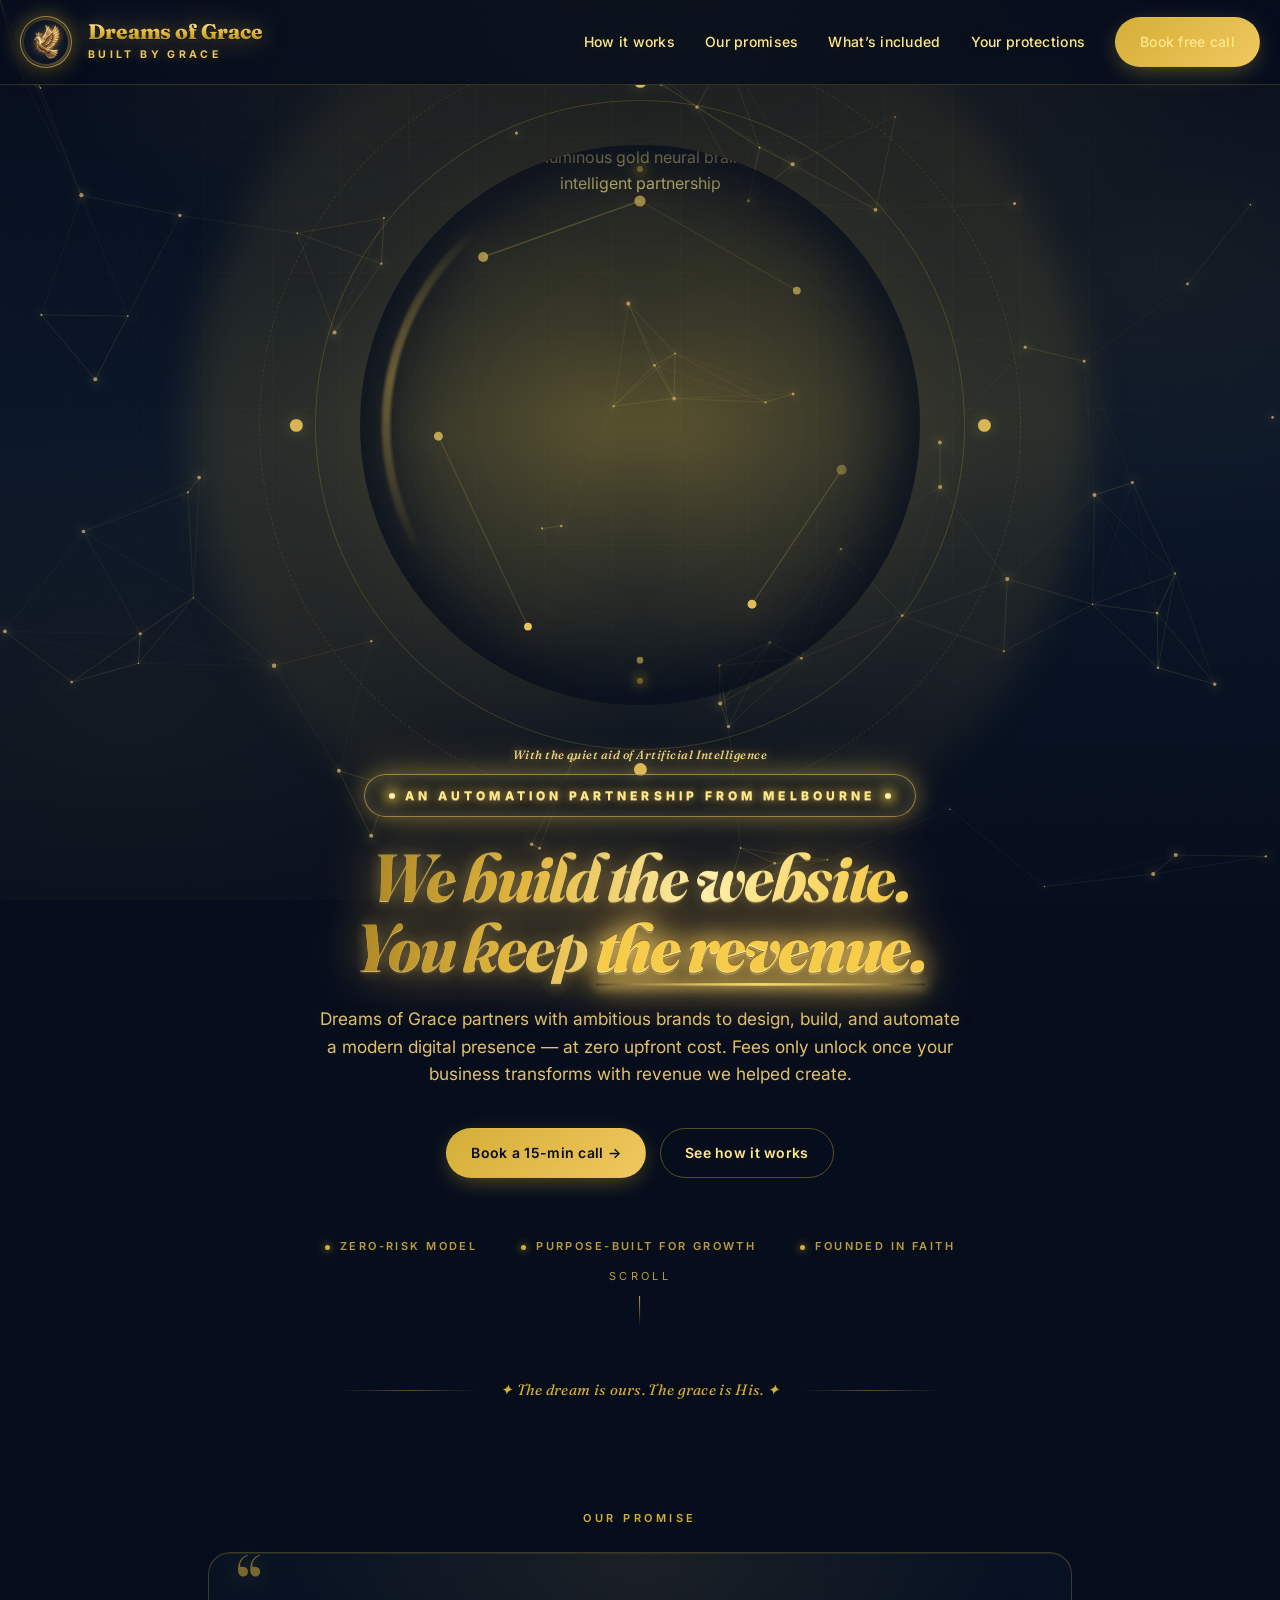
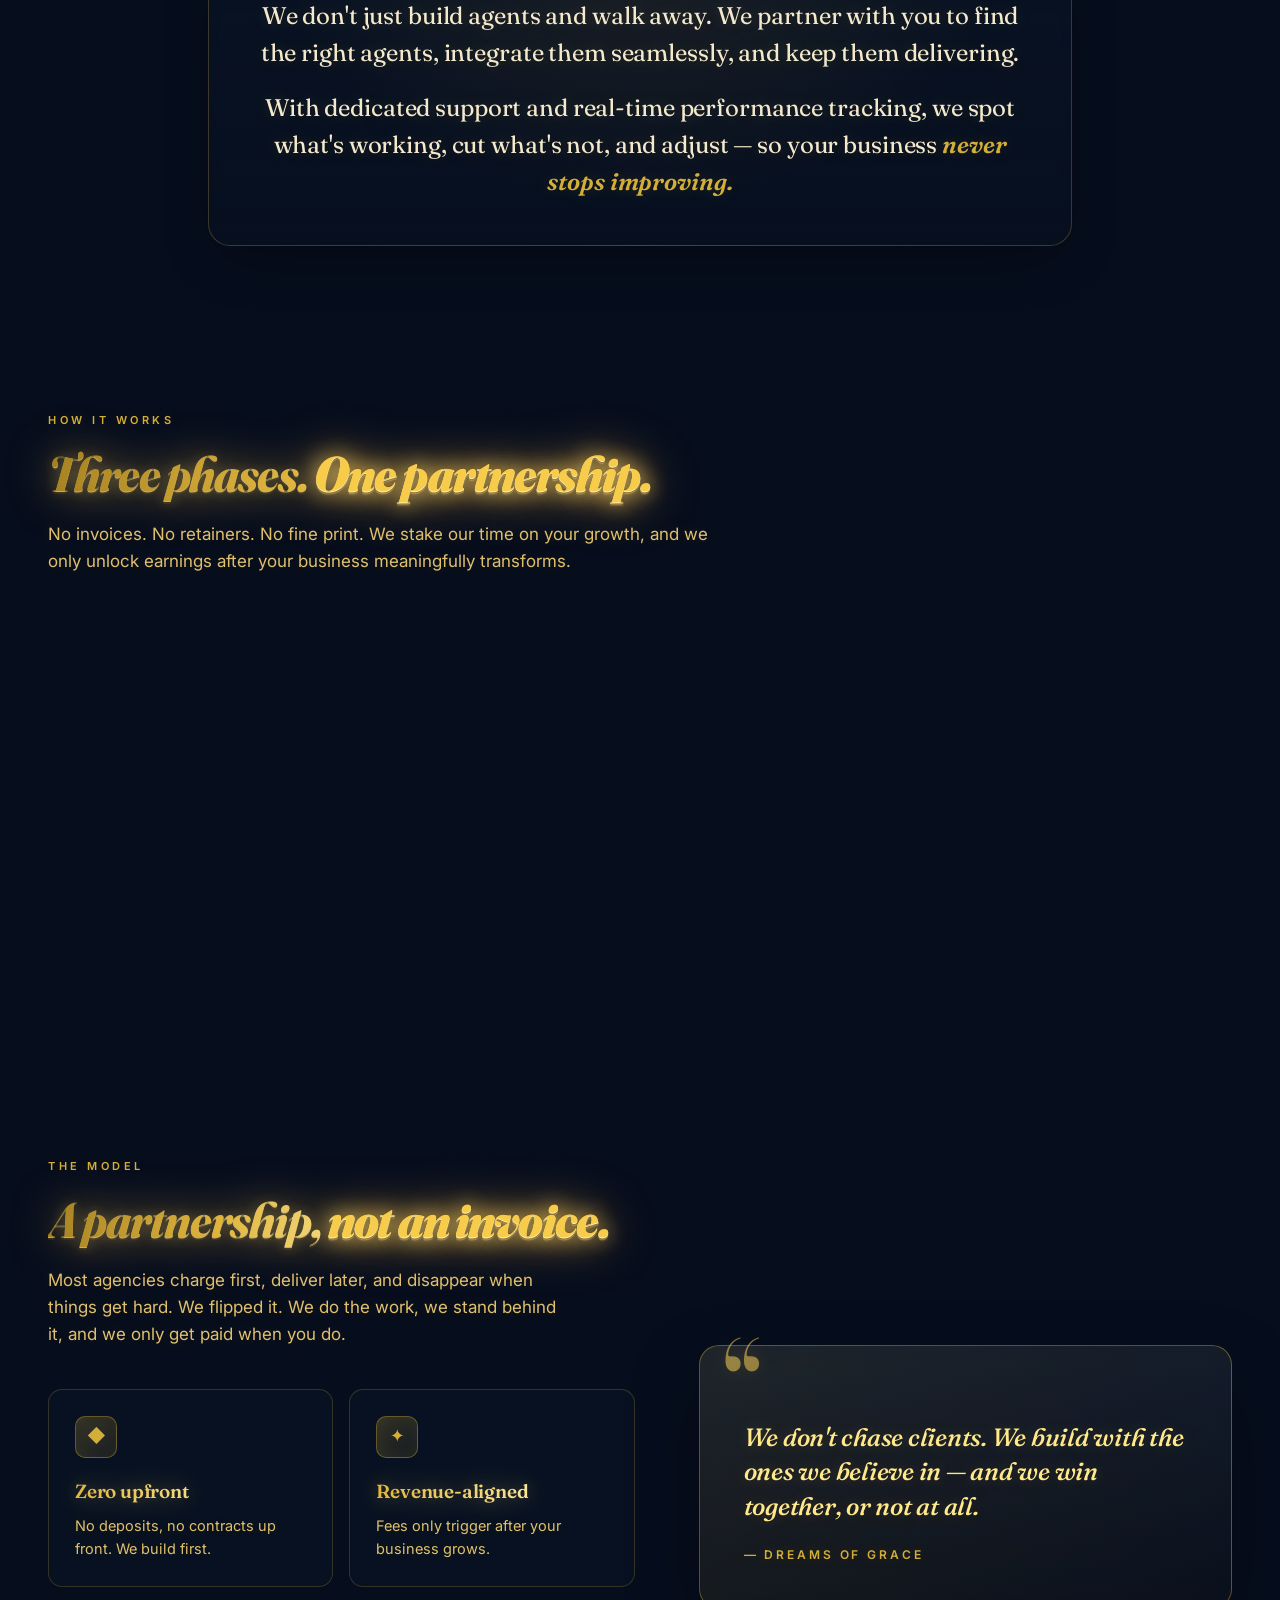
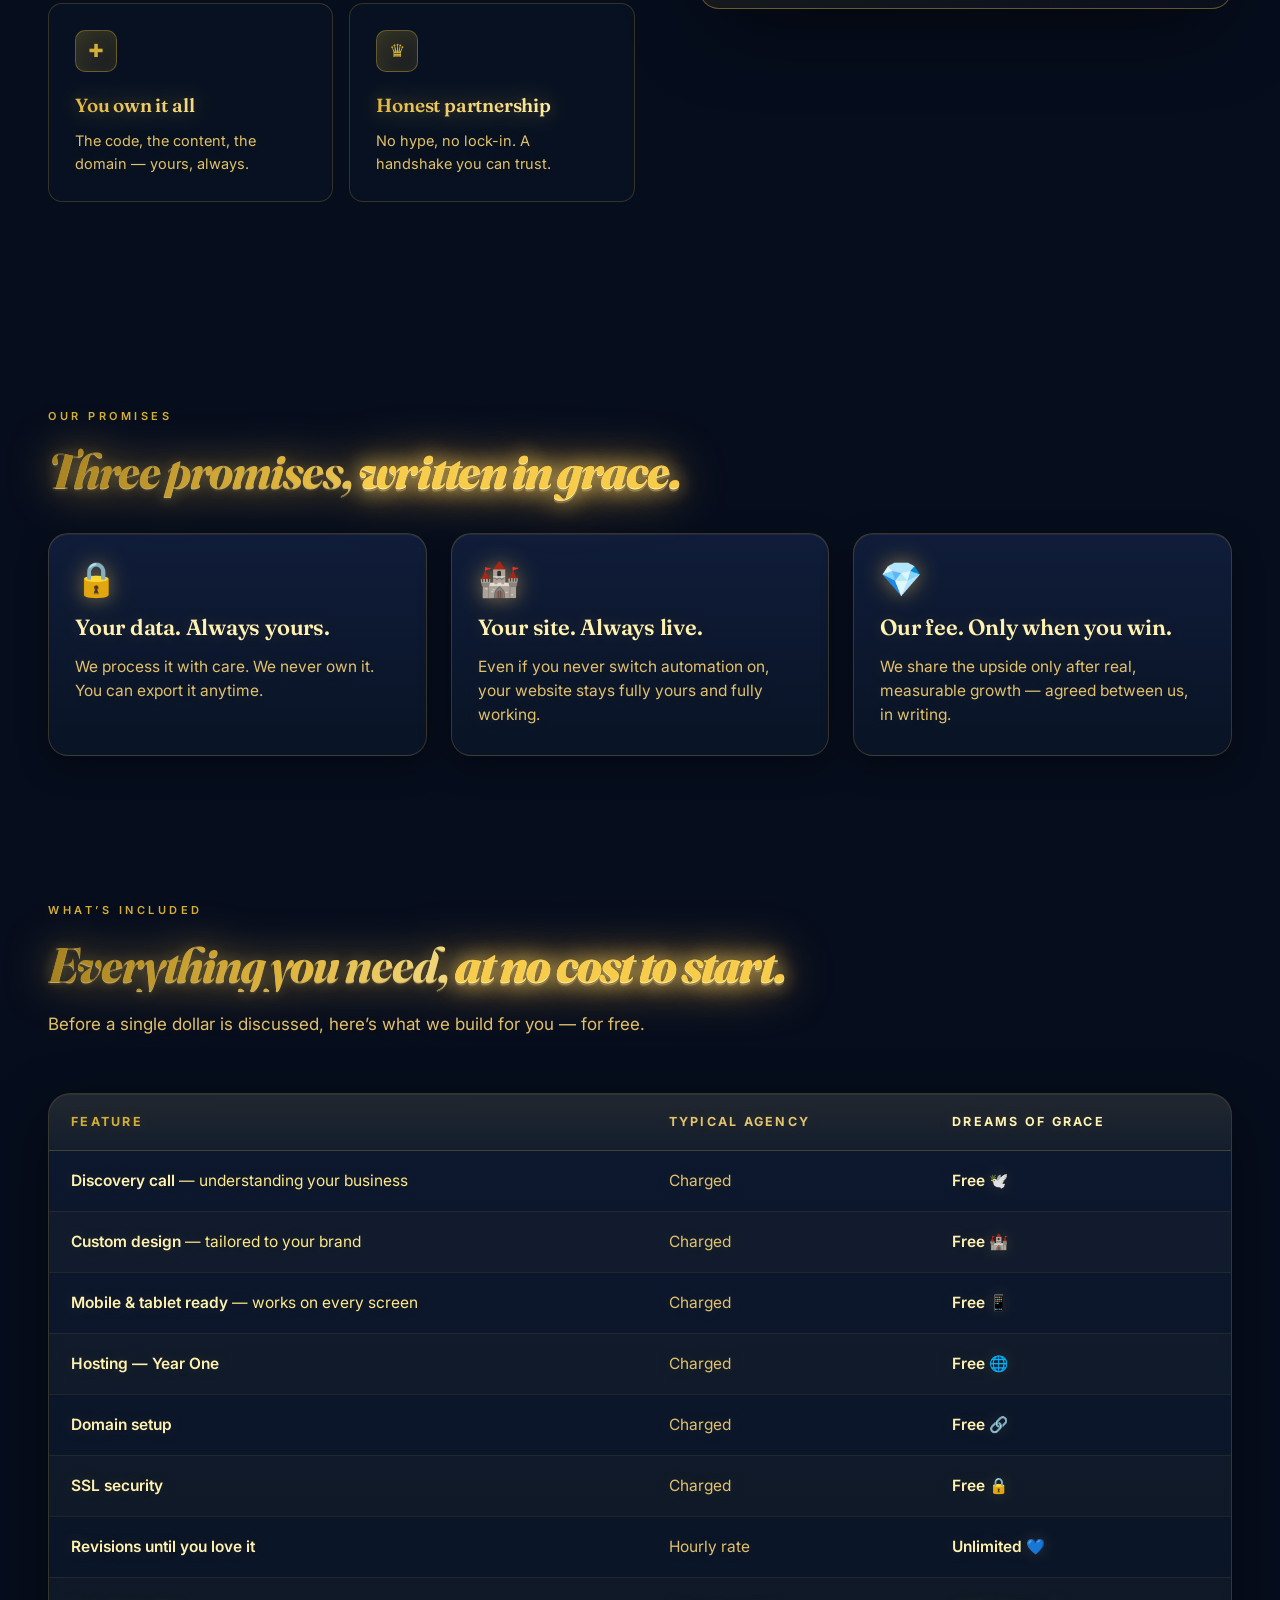
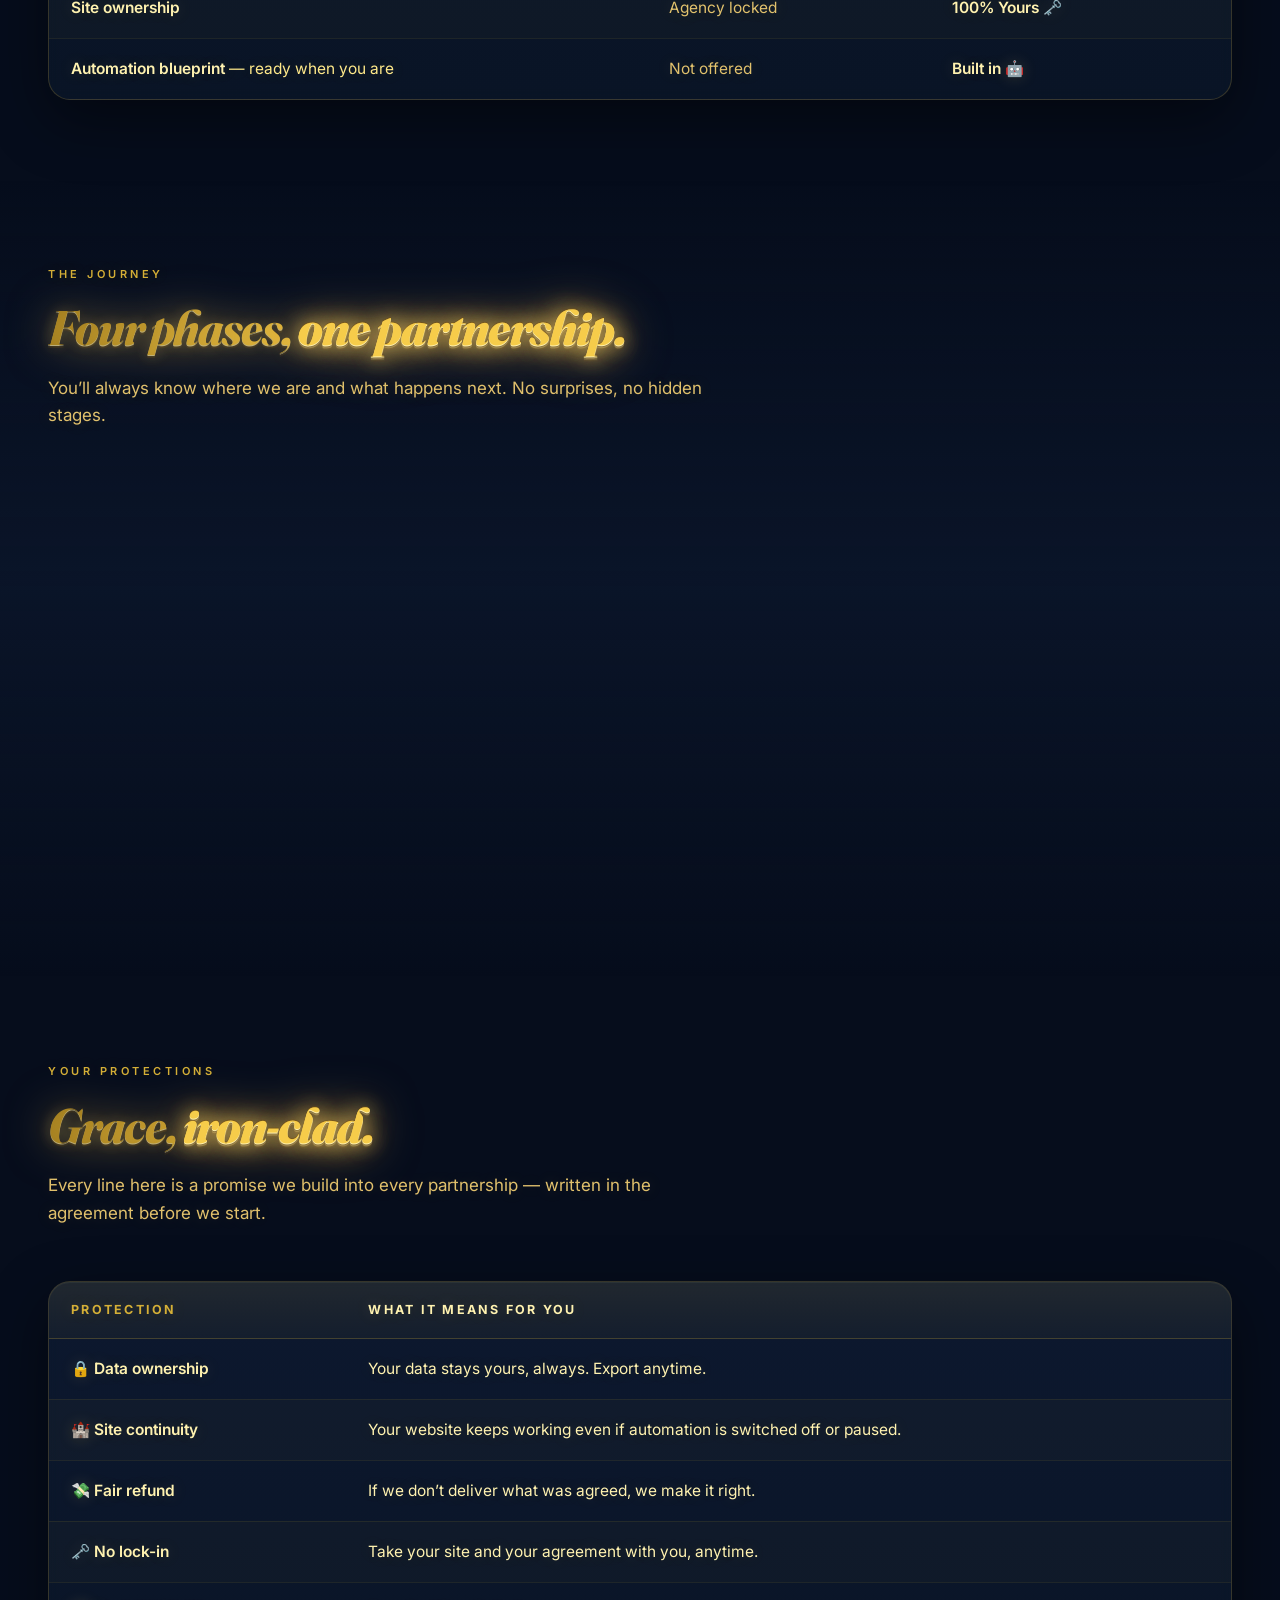
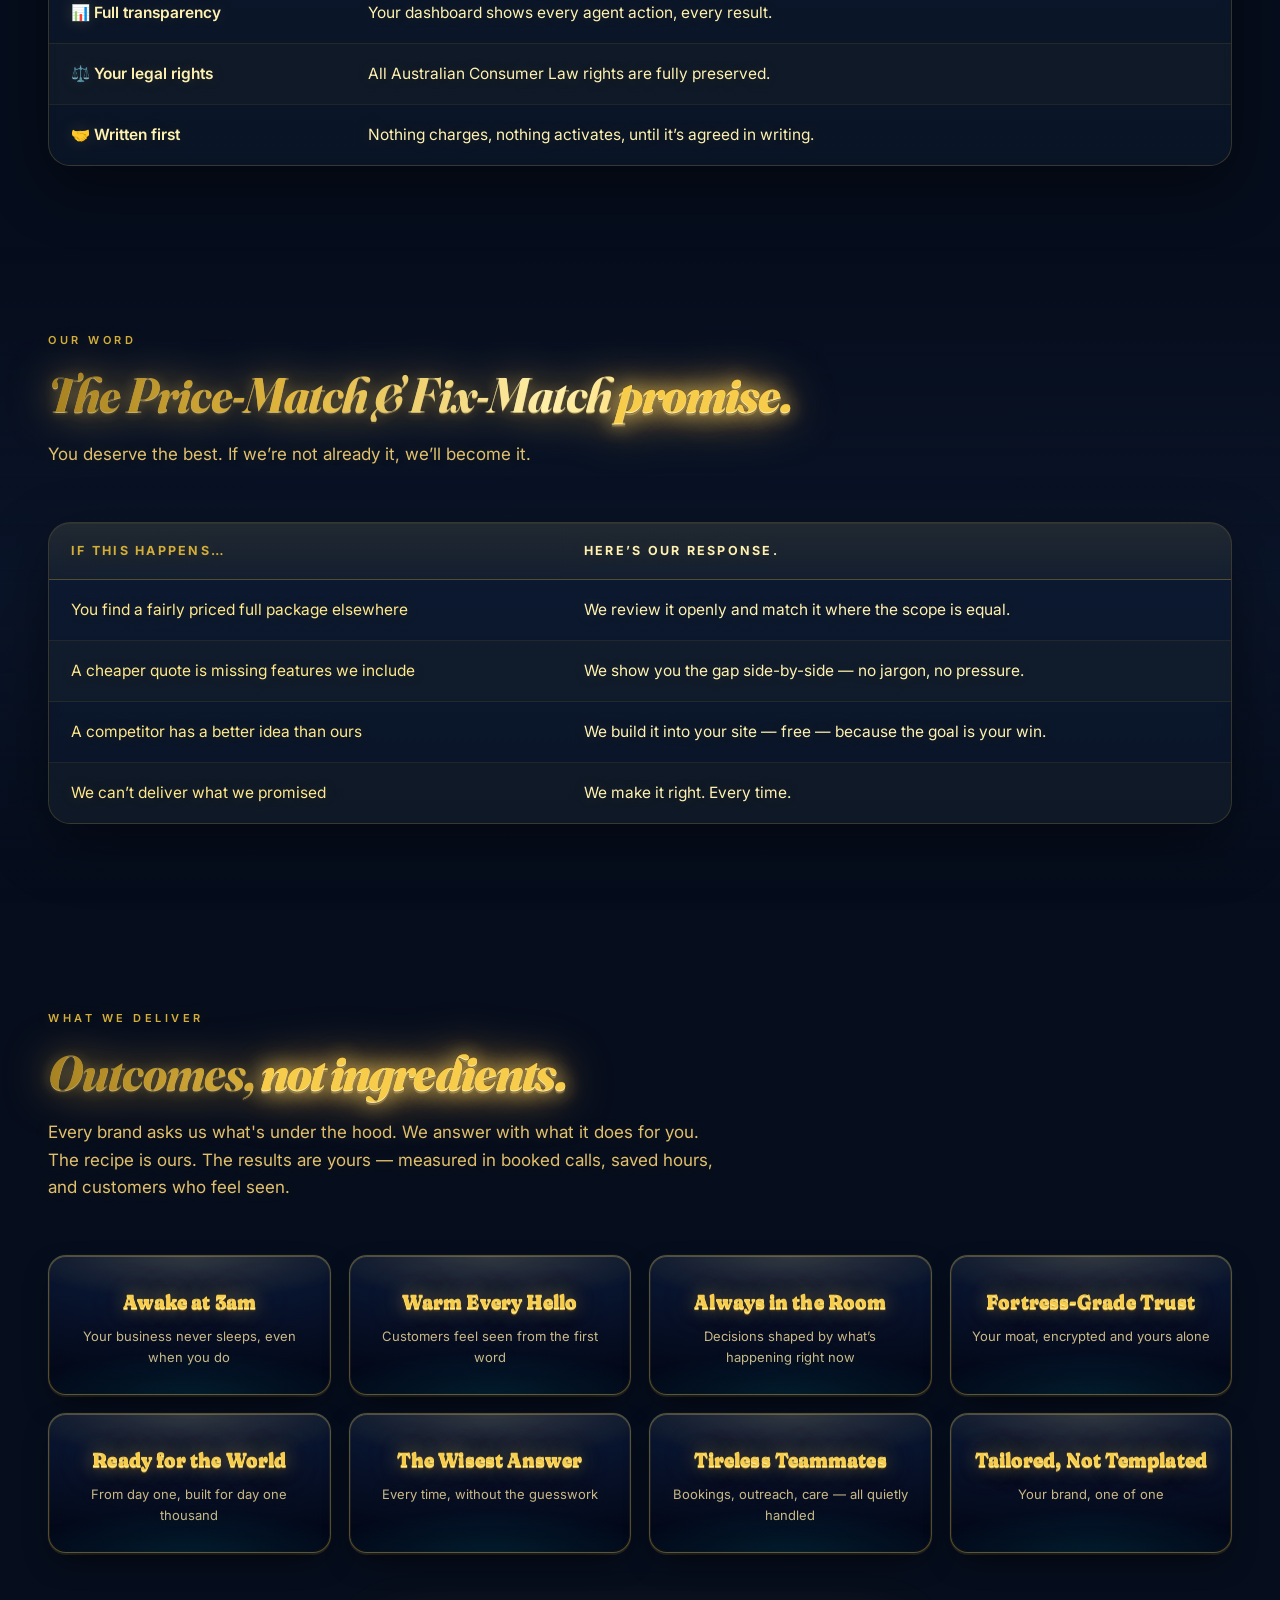
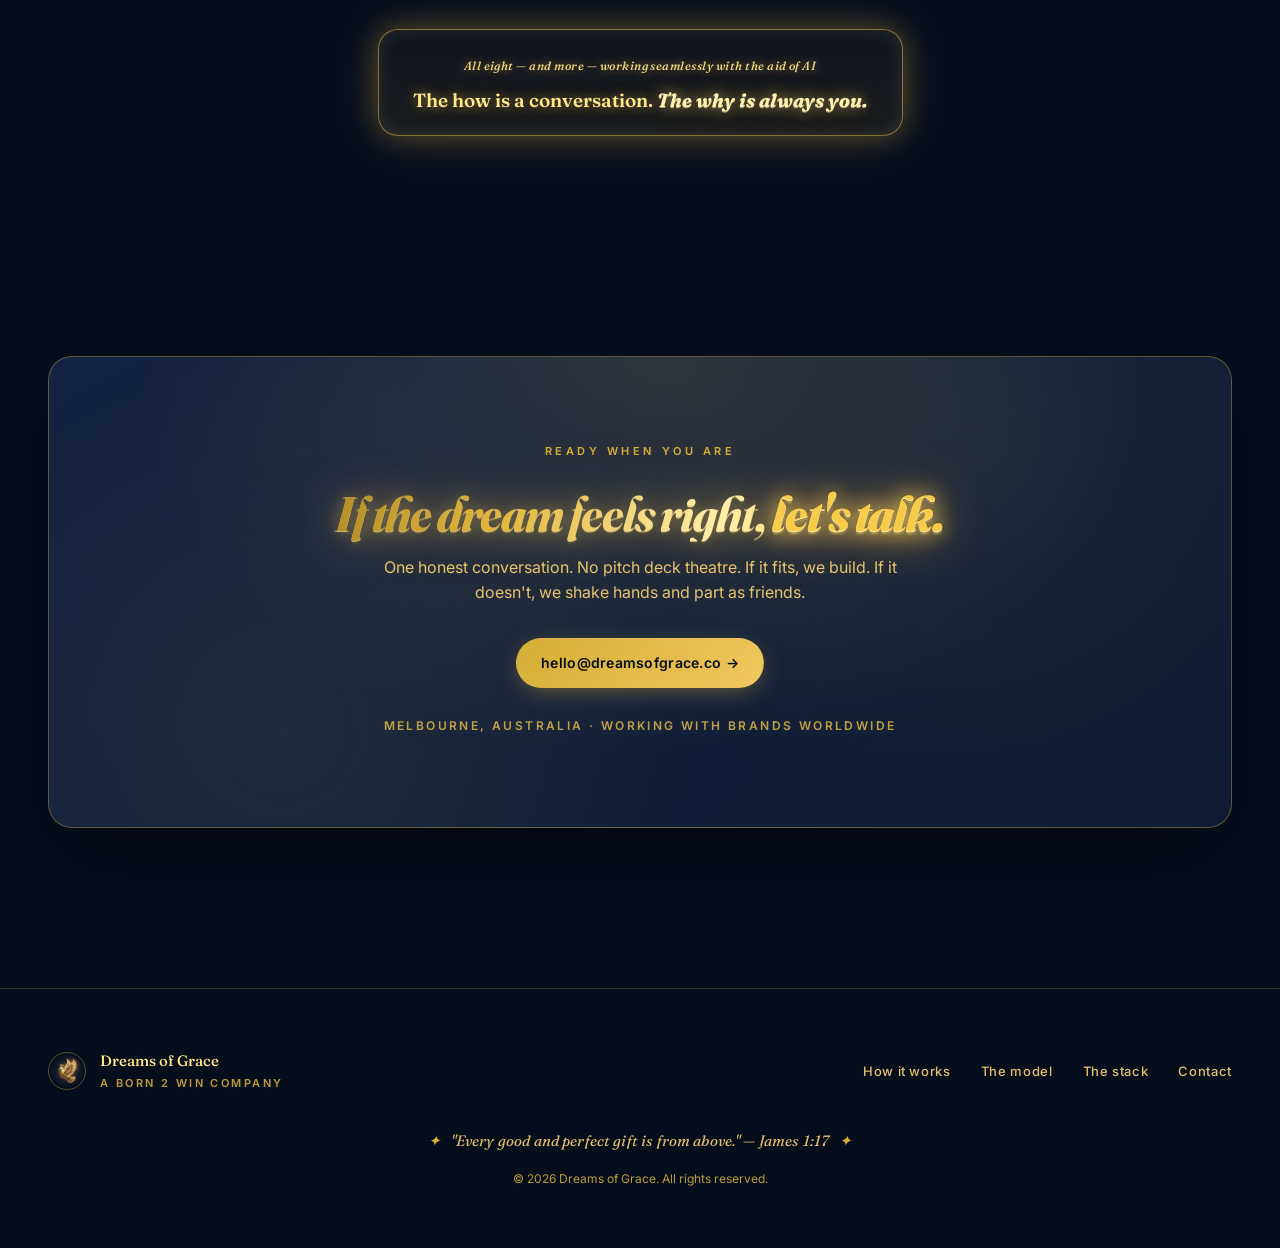
==== commit 9e5de199: "feat: 4-phase model, 3 sub-pages, protections, price-match — no figures - Homepage: What's Included," ====
--- a/index.html
+++ b/index.html
@@ -761,6 +761,67 @@
   /* Quote card uses same neon italic */
   .quote-card blockquote{font-weight:500 !important}
 
+  /* ===== NEW: Trust row (promises) ===== */
+  .promises{padding:100px 0 60px;position:relative;z-index:2}
+  .trust-row{display:grid;grid-template-columns:repeat(3,1fr);gap:24px;margin-top:36px}
+  .trust-card{
+    background:linear-gradient(180deg, rgba(20,34,67,.75), rgba(10,22,40,.75));
+    border:1px solid rgba(212,175,55,.22);
+    border-radius:20px;padding:28px 26px;
+    box-shadow:0 10px 30px rgba(0,0,0,.35), inset 0 1px 0 rgba(255,241,194,.06);
+    transition:transform .4s ease, border-color .4s ease, box-shadow .4s ease;
+  }
+  .trust-card:hover{transform:translateY(-4px);border-color:rgba(240,200,96,.5);box-shadow:0 18px 44px rgba(0,0,0,.5), 0 0 0 1px rgba(240,200,96,.2)}
+  .trust-card .t-icon{font-size:34px;line-height:1;margin-bottom:14px;filter:drop-shadow(0 0 12px rgba(240,200,96,.4))}
+  .trust-card h3{font-family:'Fraunces',serif;font-weight:600;font-size:22px;letter-spacing:-0.01em;color:var(--cream-hi);margin:0 0 10px}
+  .trust-card p{color:var(--muted);font-size:15.5px;line-height:1.55;margin:0}
+  @media (max-width:860px){ .trust-row{grid-template-columns:1fr;gap:18px} }
+
+  /* ===== NEW: Media tables ===== */
+  .tables{padding:80px 0;position:relative;z-index:2}
+  .tables.alt{background:linear-gradient(180deg, rgba(6,13,28,0) 0%, rgba(14,27,51,.55) 50%, rgba(6,13,28,0) 100%)}
+  .table-wrap{margin-top:32px;border-radius:22px;overflow:hidden;
+    border:1px solid rgba(212,175,55,.22);
+    box-shadow:0 20px 60px rgba(0,0,0,.45), inset 0 1px 0 rgba(255,241,194,.05);
+    background:linear-gradient(180deg, rgba(14,27,51,.82), rgba(10,22,40,.82));
+    backdrop-filter:blur(6px);
+  }
+  .media-table{width:100%;border-collapse:collapse;font-family:'Inter',sans-serif;font-size:15.5px;color:var(--cream)}
+  .media-table thead th{
+    text-align:left;padding:18px 22px;
+    font-family:'Inter',sans-serif;font-weight:700;font-size:12.5px;letter-spacing:.18em;text-transform:uppercase;
+    color:var(--gold);
+    background:linear-gradient(180deg, rgba(212,175,55,.10), rgba(212,175,55,.04));
+    border-bottom:1px solid rgba(212,175,55,.28);
+  }
+  .media-table tbody td{padding:18px 22px;vertical-align:top;line-height:1.55;border-bottom:1px solid rgba(212,175,55,.10)}
+  .media-table tbody tr:last-child td{border-bottom:0}
+  .media-table tbody tr:nth-child(even) td{background:rgba(212,175,55,.025)}
+  .media-table tbody tr:hover td{background:rgba(240,200,96,.06)}
+  .media-table strong{color:var(--cream-hi);font-weight:600}
+  .media-table td.free{color:var(--gold-bright, #FFD85A);font-weight:600}
+  .media-table th:nth-child(2),
+  .media-table td:nth-child(2){color:var(--muted)}
+  .media-table th:last-child,
+  .media-table td:last-child{color:var(--cream-hi)}
+  /* Phase number pill */
+  .ph-num{display:inline-flex;align-items:center;justify-content:center;
+    width:34px;height:34px;border-radius:50%;
+    background:linear-gradient(135deg, rgba(240,200,96,.22), rgba(212,175,55,.08));
+    border:1px solid rgba(240,200,96,.45);
+    color:var(--gold);font-family:'Fraunces',serif;font-weight:700;font-size:17px;
+    margin-right:12px;vertical-align:middle
+  }
+  @media (max-width:760px){
+    .media-table thead{display:none}
+    .media-table,.media-table tbody,.media-table tr,.media-table td{display:block;width:100%}
+    .media-table tbody tr{padding:10px 0;border-bottom:1px solid rgba(212,175,55,.18)}
+    .media-table tbody tr:last-child{border-bottom:0}
+    .media-table td{padding:8px 20px;border:0}
+    .media-table td:first-child{padding-top:18px;font-size:16px}
+    .media-table td.free,.media-table td:last-child{padding-bottom:18px;color:var(--gold-bright, #FFD85A);font-weight:600}
+  }
+
   /* Motion reduce */
   @media (prefers-reduced-motion:reduce){
     *,*::before,*::after{animation-duration:.01ms !important;animation-iteration-count:1 !important;transition-duration:.01ms !important}
@@ -796,9 +857,10 @@
     </a>
     <div class="nav-links">
       <a href="#how">How it works</a>
-      <a href="#model">The model</a>
-      <a href="#stack">The stack</a>
-      <a href="#contact" class="btn btn-primary">Start a conversation</a>
+      <a href="#promises">Our promises</a>
+      <a href="#included">What&rsquo;s included</a>
+      <a href="#protections">Your protections</a>
+      <a href="#contact" class="btn btn-primary">Book free call</a>
     </div>
   </div>
 </nav>
@@ -959,6 +1021,127 @@
         </blockquote>
         <cite>— Dreams of Grace</cite>
       </div>
+    </div>
+  </div>
+</section>
+
+<!-- TRUST ROW · 3 promises (NEW) -->
+<section id="promises" class="promises">
+  <div class="wrap">
+    <span class="kicker">Our promises</span>
+    <h2 class="section-title">Three promises, <em>written in grace.</em></h2>
+    <div class="trust-row">
+      <div class="trust-card reveal">
+        <div class="t-icon">🔒</div>
+        <h3>Your data. Always yours.</h3>
+        <p>We process it with care. We never own it. You can export it anytime.</p>
+      </div>
+      <div class="trust-card reveal reveal-d1">
+        <div class="t-icon">🏰</div>
+        <h3>Your site. Always live.</h3>
+        <p>Even if you never switch automation on, your website stays fully yours and fully working.</p>
+      </div>
+      <div class="trust-card reveal reveal-d2">
+        <div class="t-icon">💎</div>
+        <h3>Our fee. Only when you win.</h3>
+        <p>We share the upside only after real, measurable growth — agreed between us, in writing.</p>
+      </div>
+    </div>
+  </div>
+</section>
+
+<!-- MEDIA TABLE 1 · What's Included (NEW) -->
+<section id="included" class="tables">
+  <div class="wrap">
+    <span class="kicker">What&rsquo;s included</span>
+    <h2 class="section-title">Everything you need, <em>at no cost to start.</em></h2>
+    <p class="lede">Before a single dollar is discussed, here&rsquo;s what we build for you &mdash; for free.</p>
+    <div class="table-wrap reveal">
+      <table class="media-table">
+        <thead>
+          <tr><th>Feature</th><th>Typical Agency</th><th>Dreams of Grace</th></tr>
+        </thead>
+        <tbody>
+          <tr><td><strong>Discovery call</strong> &mdash; understanding your business</td><td>Charged</td><td class="free">Free 🕊️</td></tr>
+          <tr><td><strong>Custom design</strong> &mdash; tailored to your brand</td><td>Charged</td><td class="free">Free 🏰</td></tr>
+          <tr><td><strong>Mobile &amp; tablet ready</strong> &mdash; works on every screen</td><td>Charged</td><td class="free">Free 📱</td></tr>
+          <tr><td><strong>Hosting &mdash; Year One</strong></td><td>Charged</td><td class="free">Free 🌐</td></tr>
+          <tr><td><strong>Domain setup</strong></td><td>Charged</td><td class="free">Free 🔗</td></tr>
+          <tr><td><strong>SSL security</strong></td><td>Charged</td><td class="free">Free 🔒</td></tr>
+          <tr><td><strong>Revisions until you love it</strong></td><td>Hourly rate</td><td class="free">Unlimited 💙</td></tr>
+          <tr><td><strong>Site ownership</strong></td><td>Agency locked</td><td class="free">100% Yours 🗝️</td></tr>
+          <tr><td><strong>Automation blueprint</strong> &mdash; ready when you are</td><td>Not offered</td><td class="free">Built in 🤖</td></tr>
+        </tbody>
+      </table>
+    </div>
+  </div>
+</section>
+
+<!-- MEDIA TABLE 2 · The Four Phases (NEW) -->
+<section id="phases" class="tables alt">
+  <div class="wrap">
+    <span class="kicker">The journey</span>
+    <h2 class="section-title">Four phases, <em>one partnership.</em></h2>
+    <p class="lede">You&rsquo;ll always know where we are and what happens next. No surprises, no hidden stages.</p>
+    <div class="table-wrap reveal">
+      <table class="media-table phases">
+        <thead>
+          <tr><th>Phase</th><th>What happens</th><th>What you invest</th></tr>
+        </thead>
+        <tbody>
+          <tr><td><span class="ph-num">0</span><strong>Discovery</strong></td><td>A real conversation. We learn your business, your people, and where automation might quietly help.</td><td class="free">Nothing</td></tr>
+          <tr><td><span class="ph-num">1</span><strong>Build</strong></td><td>We craft your custom site &mdash; fully yours, fully live &mdash; with an automation layer built in but switched off.</td><td class="free">Nothing</td></tr>
+          <tr><td><span class="ph-num">2</span><strong>Activate</strong></td><td>When you&rsquo;re ready, you flip the switch. Our agents move into your systems. The one-time onboarding is agreed upfront.</td><td>Agreed after discovery</td></tr>
+          <tr><td><span class="ph-num">3</span><strong>Grow</strong></td><td>Automation delivers measurable growth. We share the upside only when the value is real &mdash; agreed in writing, triggered by agreed results.</td><td>Only when you win</td></tr>
+        </tbody>
+      </table>
+    </div>
+  </div>
+</section>
+
+<!-- MEDIA TABLE 3 · Your Protections (NEW) -->
+<section id="protections" class="tables">
+  <div class="wrap">
+    <span class="kicker">Your protections</span>
+    <h2 class="section-title">Grace, <em>iron-clad.</em></h2>
+    <p class="lede">Every line here is a promise we build into every partnership &mdash; written in the agreement before we start.</p>
+    <div class="table-wrap reveal">
+      <table class="media-table">
+        <thead>
+          <tr><th>Protection</th><th>What it means for you</th></tr>
+        </thead>
+        <tbody>
+          <tr><td>🔒 <strong>Data ownership</strong></td><td>Your data stays yours, always. Export anytime.</td></tr>
+          <tr><td>🏰 <strong>Site continuity</strong></td><td>Your website keeps working even if automation is switched off or paused.</td></tr>
+          <tr><td>💸 <strong>Fair refund</strong></td><td>If we don&rsquo;t deliver what was agreed, we make it right.</td></tr>
+          <tr><td>🗝️ <strong>No lock-in</strong></td><td>Take your site and your agreement with you, anytime.</td></tr>
+          <tr><td>📊 <strong>Full transparency</strong></td><td>Your dashboard shows every agent action, every result.</td></tr>
+          <tr><td>⚖️ <strong>Your legal rights</strong></td><td>All Australian Consumer Law rights are fully preserved.</td></tr>
+          <tr><td>🤝 <strong>Written first</strong></td><td>Nothing charges, nothing activates, until it&rsquo;s agreed in writing.</td></tr>
+        </tbody>
+      </table>
+    </div>
+  </div>
+</section>
+
+<!-- MEDIA TABLE 4 · Price-Match & Fix-Match (NEW) -->
+<section id="match" class="tables alt">
+  <div class="wrap">
+    <span class="kicker">Our word</span>
+    <h2 class="section-title">The Price-Match &amp; Fix-Match <em>promise.</em></h2>
+    <p class="lede">You deserve the best. If we&rsquo;re not already it, we&rsquo;ll become it.</p>
+    <div class="table-wrap reveal">
+      <table class="media-table">
+        <thead>
+          <tr><th>If this happens&hellip;</th><th>Here&rsquo;s our response.</th></tr>
+        </thead>
+        <tbody>
+          <tr><td>You find a fairly priced full package elsewhere</td><td>We review it openly and match it where the scope is equal.</td></tr>
+          <tr><td>A cheaper quote is missing features we include</td><td>We show you the gap side-by-side &mdash; no jargon, no pressure.</td></tr>
+          <tr><td>A competitor has a better idea than ours</td><td>We build it into your site &mdash; free &mdash; because the goal is your win.</td></tr>
+          <tr><td>We can&rsquo;t deliver what we promised</td><td>We make it right. Every time.</td></tr>
+        </tbody>
+      </table>
     </div>
   </div>
 </section>
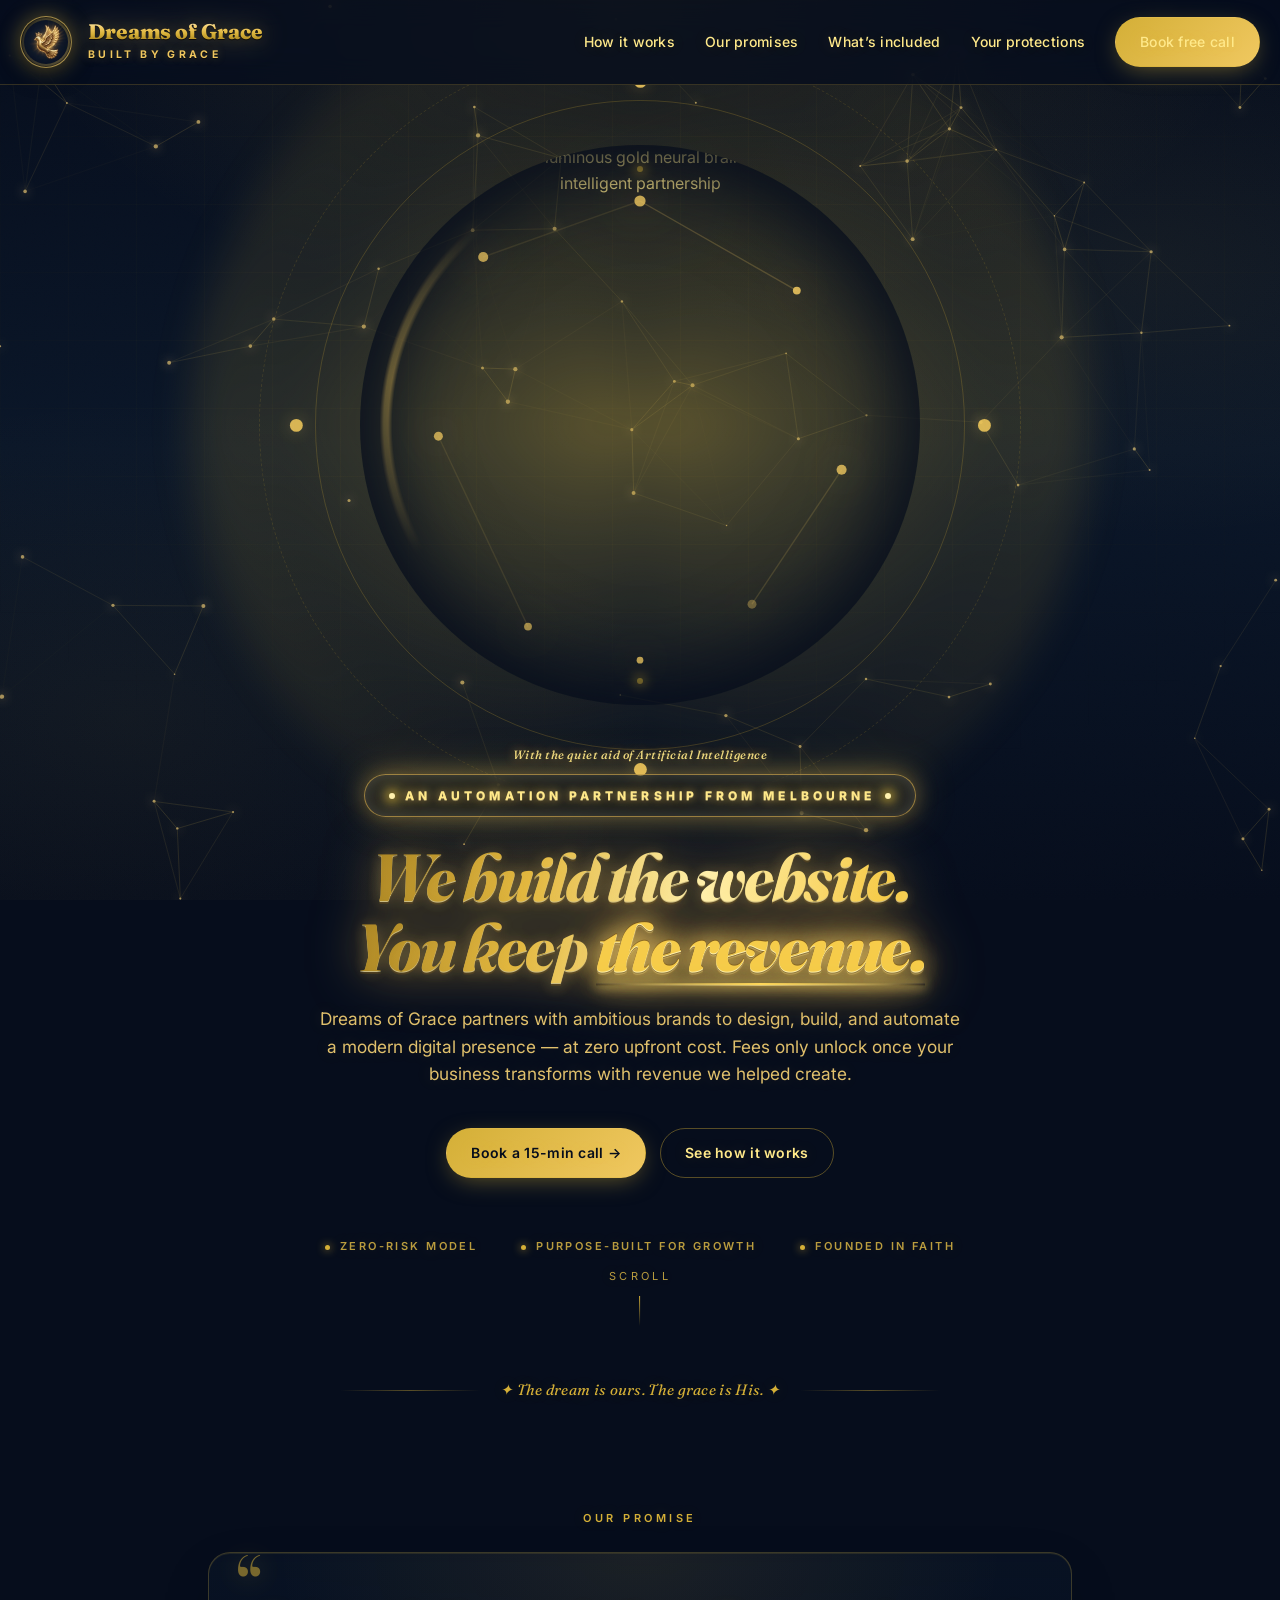
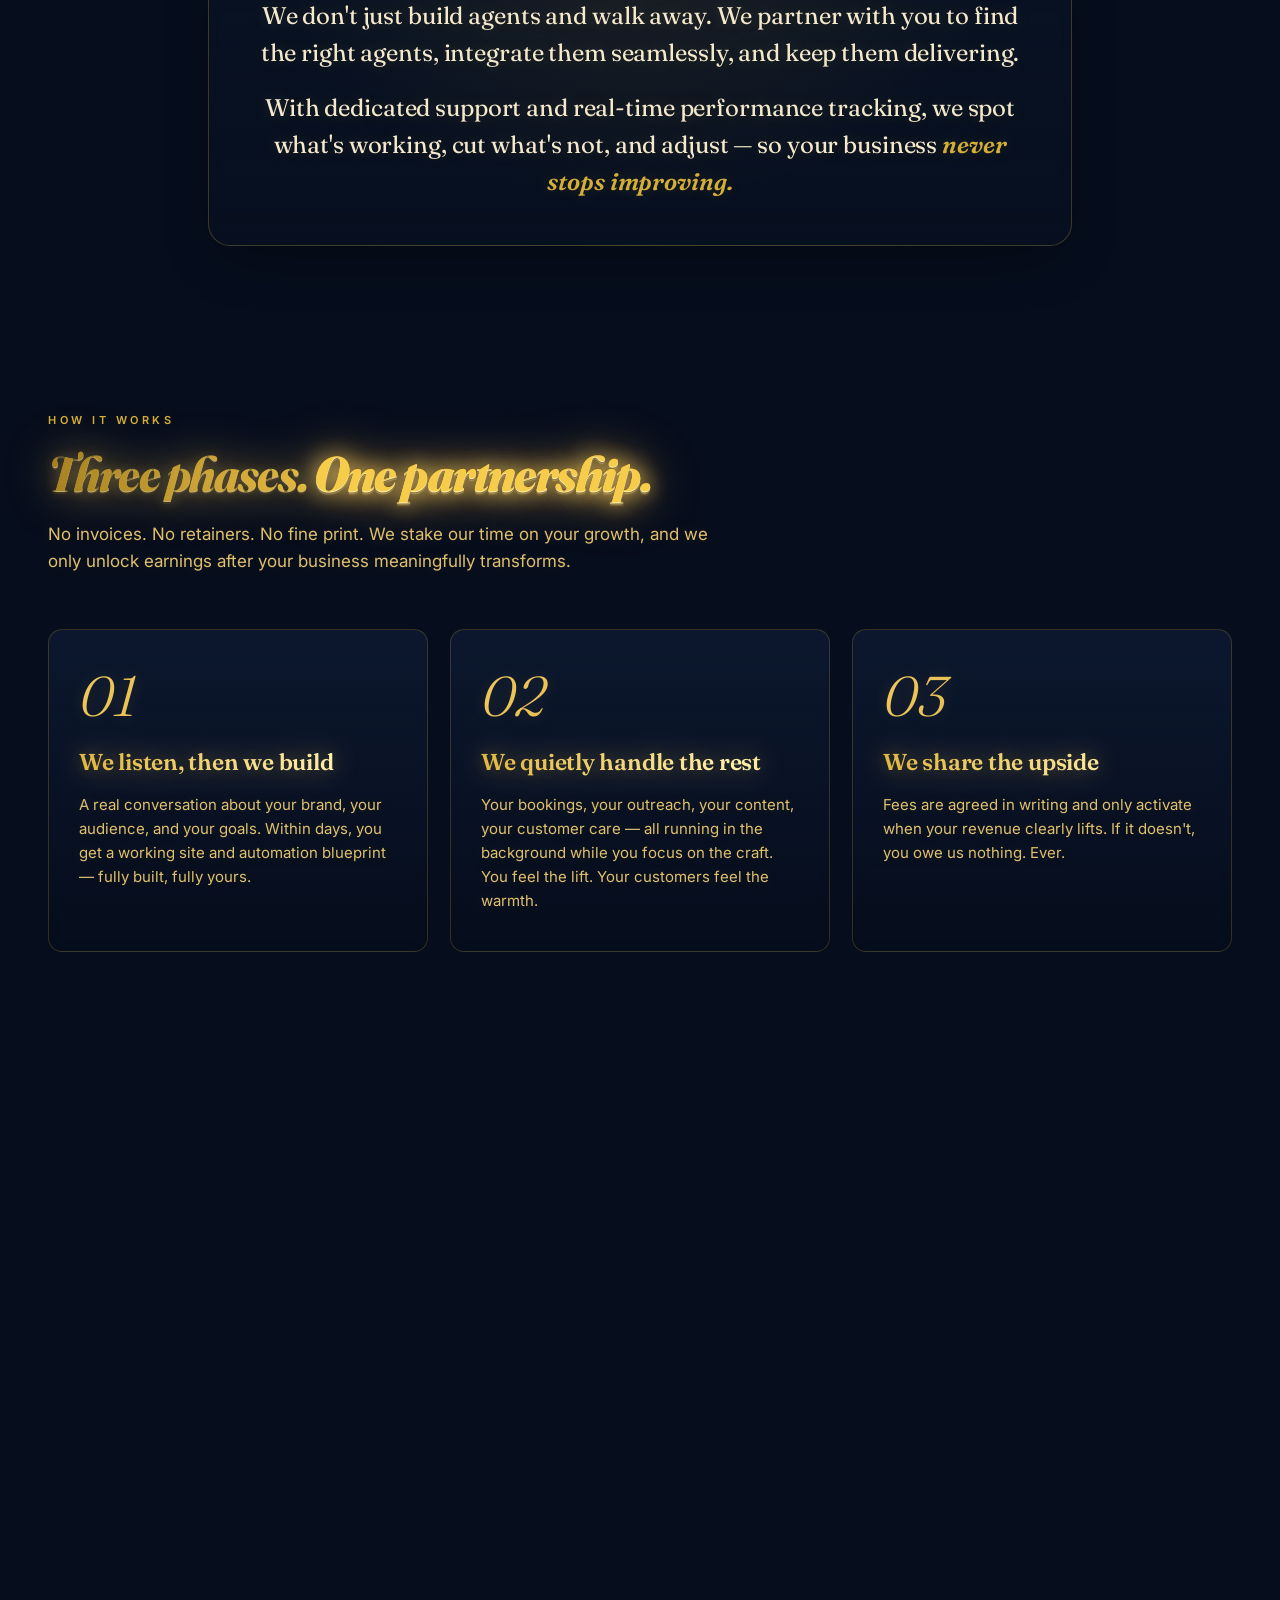
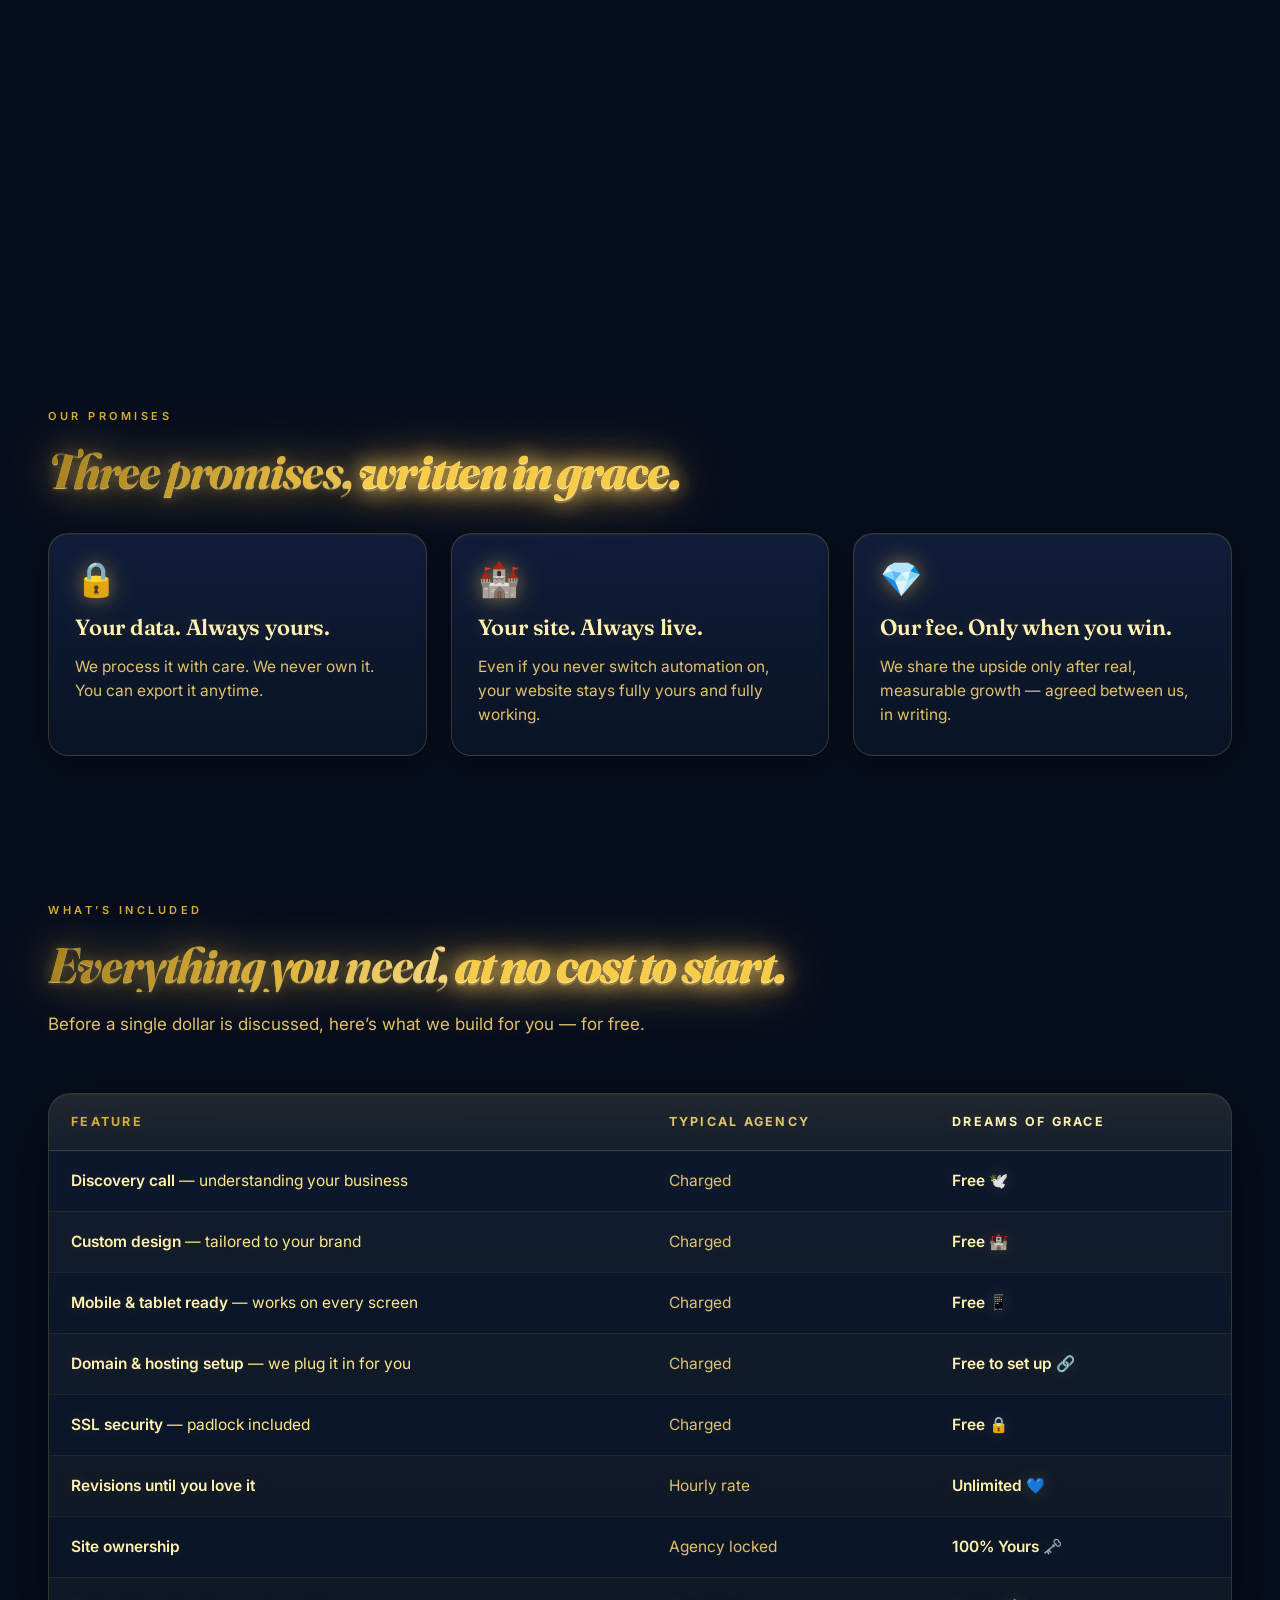
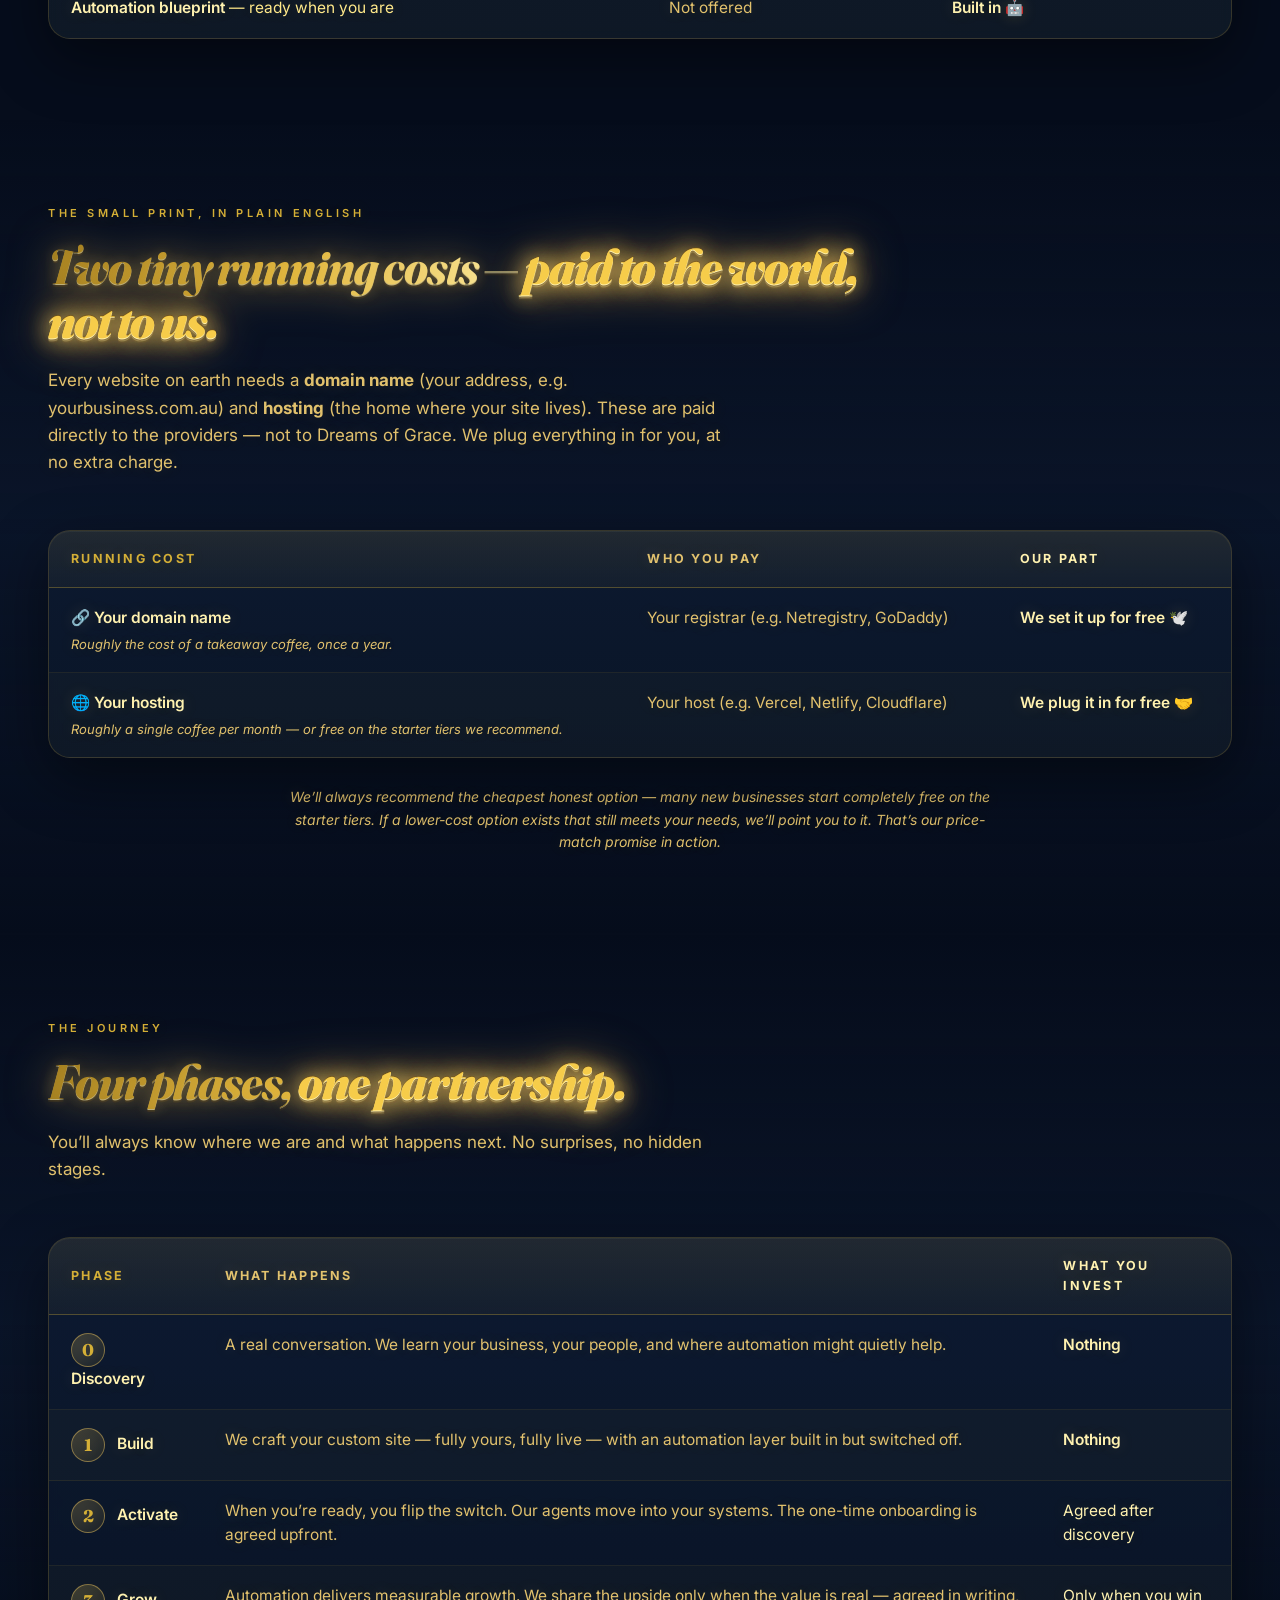
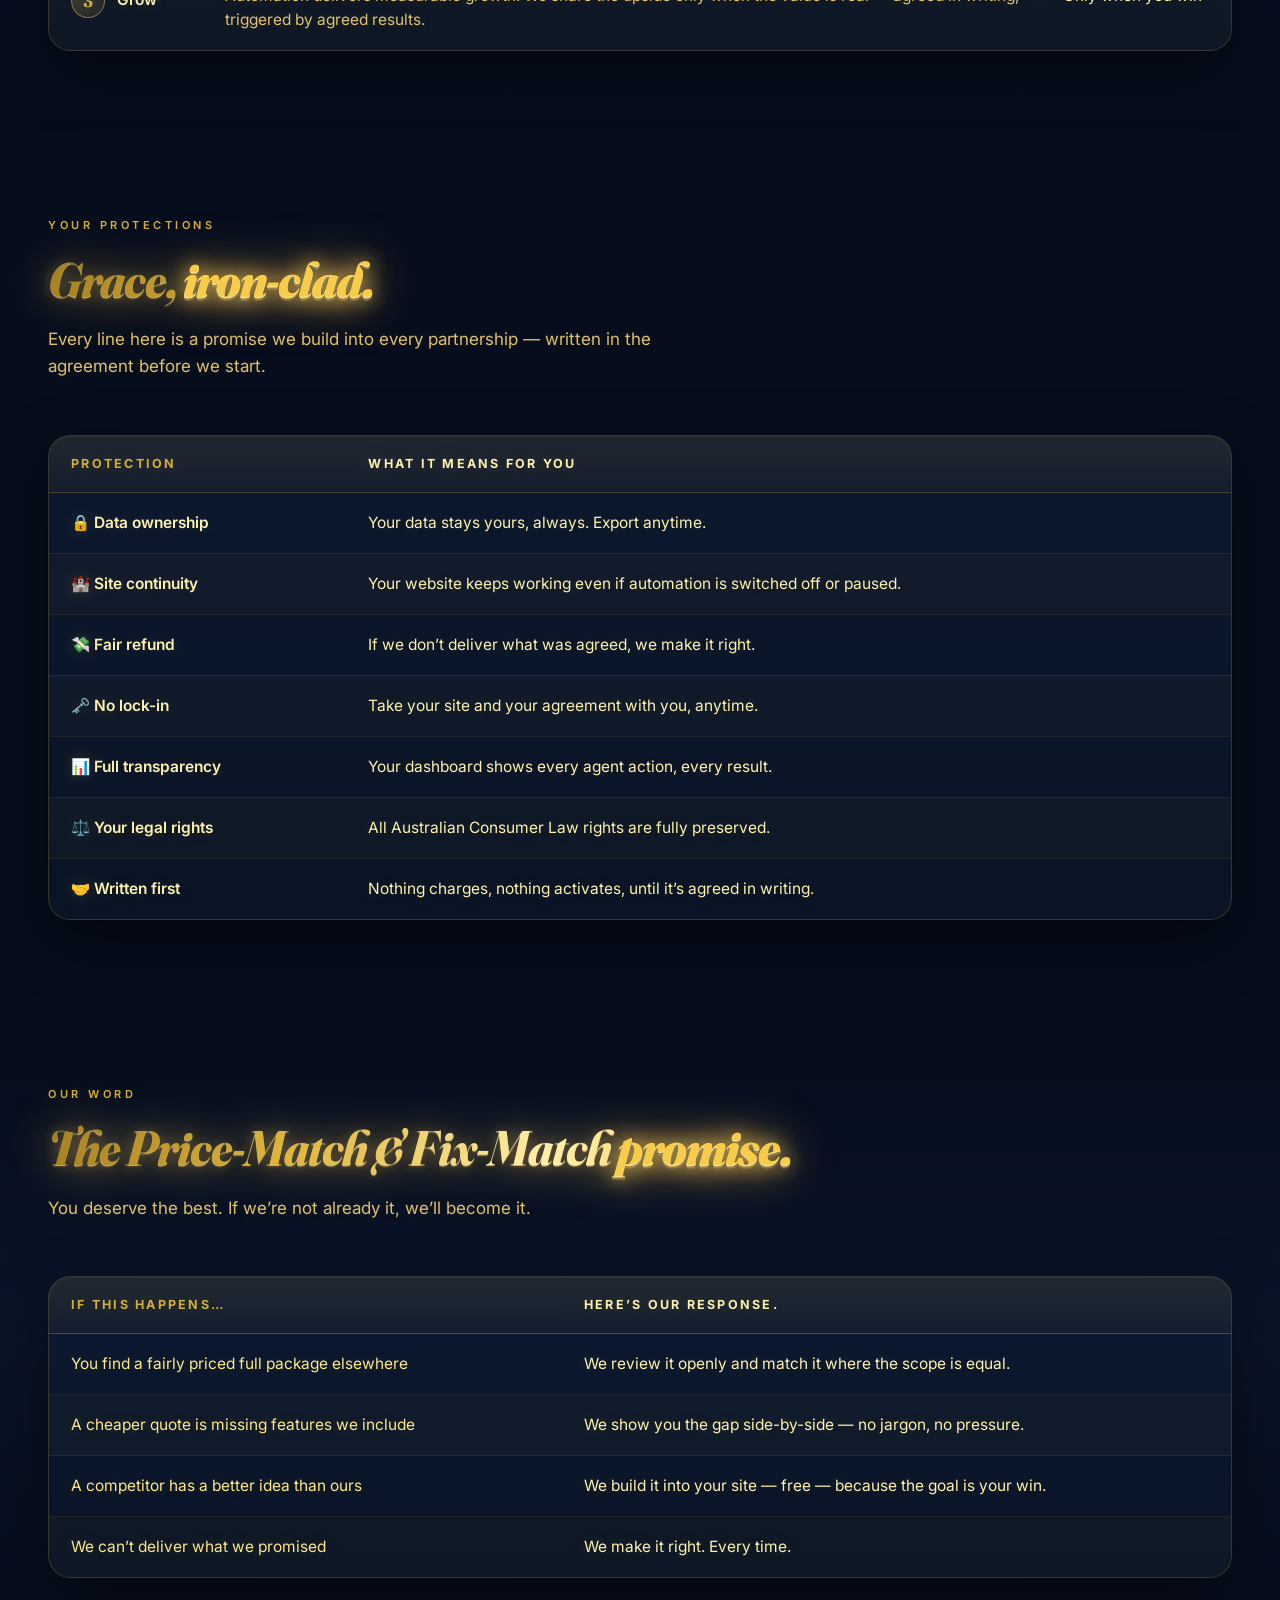
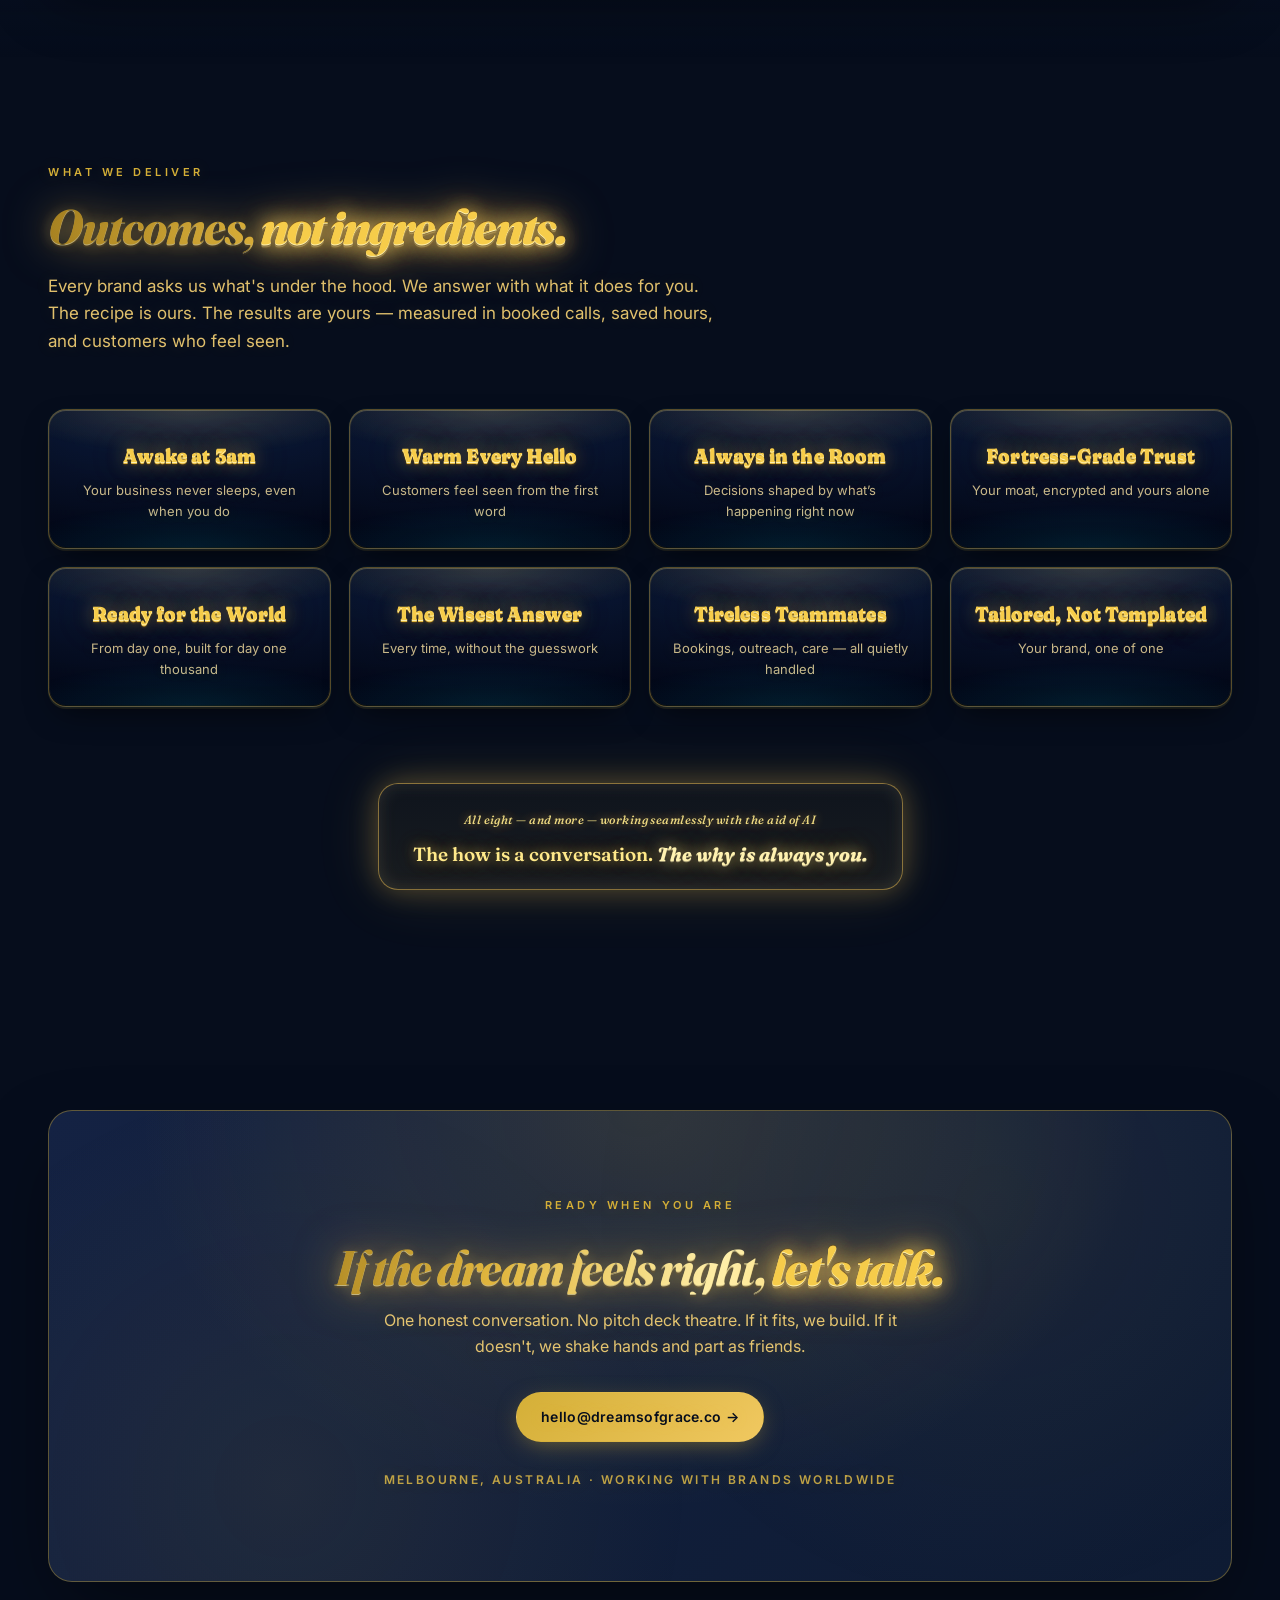
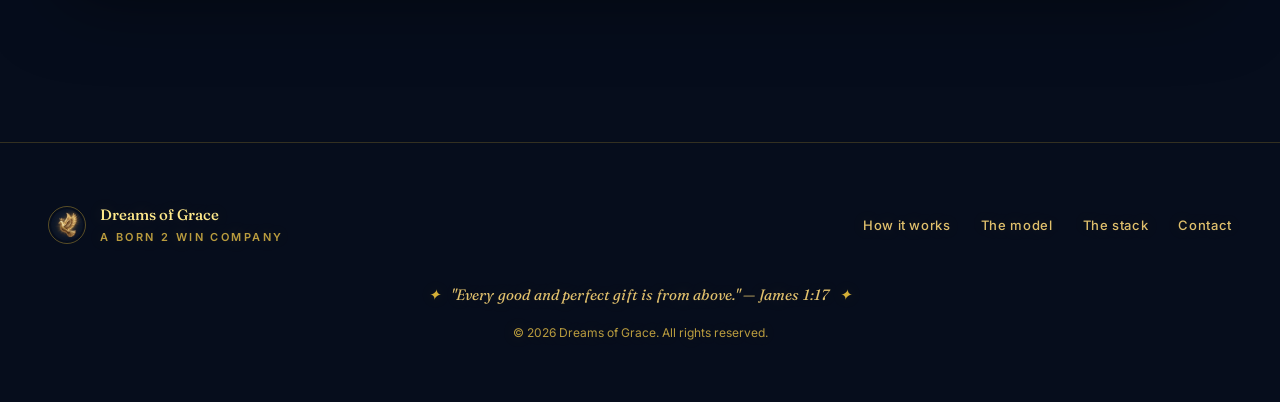
==== commit f13b90d3: "feat: transparent plug-in costs — push domain + hosting back to client - Homepage: new 'Small Plug-I" ====
--- a/index.html
+++ b/index.html
@@ -799,6 +799,8 @@
   .media-table tbody tr:nth-child(even) td{background:rgba(212,175,55,.025)}
   .media-table tbody tr:hover td{background:rgba(240,200,96,.06)}
   .media-table strong{color:var(--cream-hi);font-weight:600}
+  .media-table .muted{display:block;margin-top:4px;font-size:13px;color:var(--muted);font-style:italic;font-weight:400}
+  .tables .fine{max-width:720px;margin:28px auto 0;color:var(--muted);font-size:14px;text-align:center;line-height:1.6;font-style:italic}
   .media-table td.free{color:var(--gold-bright, #FFD85A);font-weight:600}
   .media-table th:nth-child(2),
   .media-table td:nth-child(2){color:var(--muted)}
@@ -1065,15 +1067,35 @@
           <tr><td><strong>Discovery call</strong> &mdash; understanding your business</td><td>Charged</td><td class="free">Free 🕊️</td></tr>
           <tr><td><strong>Custom design</strong> &mdash; tailored to your brand</td><td>Charged</td><td class="free">Free 🏰</td></tr>
           <tr><td><strong>Mobile &amp; tablet ready</strong> &mdash; works on every screen</td><td>Charged</td><td class="free">Free 📱</td></tr>
-          <tr><td><strong>Hosting &mdash; Year One</strong></td><td>Charged</td><td class="free">Free 🌐</td></tr>
-          <tr><td><strong>Domain setup</strong></td><td>Charged</td><td class="free">Free 🔗</td></tr>
-          <tr><td><strong>SSL security</strong></td><td>Charged</td><td class="free">Free 🔒</td></tr>
+          <tr><td><strong>Domain &amp; hosting setup</strong> &mdash; we plug it in for you</td><td>Charged</td><td class="free">Free to set up 🔗</td></tr>
+          <tr><td><strong>SSL security</strong> &mdash; padlock included</td><td>Charged</td><td class="free">Free 🔒</td></tr>
           <tr><td><strong>Revisions until you love it</strong></td><td>Hourly rate</td><td class="free">Unlimited 💙</td></tr>
           <tr><td><strong>Site ownership</strong></td><td>Agency locked</td><td class="free">100% Yours 🗝️</td></tr>
           <tr><td><strong>Automation blueprint</strong> &mdash; ready when you are</td><td>Not offered</td><td class="free">Built in 🤖</td></tr>
         </tbody>
       </table>
     </div>
+  </div>
+</section>
+
+<!-- MEDIA TABLE 1b · Small Plug-In Costs (Domain + Hosting pass-through) -->
+<section id="plugin-costs" class="tables alt">
+  <div class="wrap">
+    <span class="kicker">The small print, in plain English</span>
+    <h2 class="section-title">Two tiny running costs &mdash; <em>paid to the world, not to us.</em></h2>
+    <p class="lede">Every website on earth needs a <strong>domain name</strong> (your address, e.g. yourbusiness.com.au) and <strong>hosting</strong> (the home where your site lives). These are paid directly to the providers &mdash; not to Dreams of Grace. We plug everything in for you, at no extra charge.</p>
+    <div class="table-wrap reveal">
+      <table class="media-table">
+        <thead>
+          <tr><th>Running cost</th><th>Who you pay</th><th>Our part</th></tr>
+        </thead>
+        <tbody>
+          <tr><td>🔗 <strong>Your domain name</strong><br><span class="muted">Roughly the cost of a takeaway coffee, once a year.</span></td><td>Your registrar (e.g. Netregistry, GoDaddy)</td><td class="free">We set it up for free 🕊️</td></tr>
+          <tr><td>🌐 <strong>Your hosting</strong><br><span class="muted">Roughly a single coffee per month &mdash; or free on the starter tiers we recommend.</span></td><td>Your host (e.g. Vercel, Netlify, Cloudflare)</td><td class="free">We plug it in for free 🤝</td></tr>
+        </tbody>
+      </table>
+    </div>
+    <p class="fine">We&rsquo;ll always recommend the cheapest honest option &mdash; many new businesses start completely free on the starter tiers. If a lower-cost option exists that still meets your needs, we&rsquo;ll point you to it. That&rsquo;s our price-match promise in action.</p>
   </div>
 </section>
 
